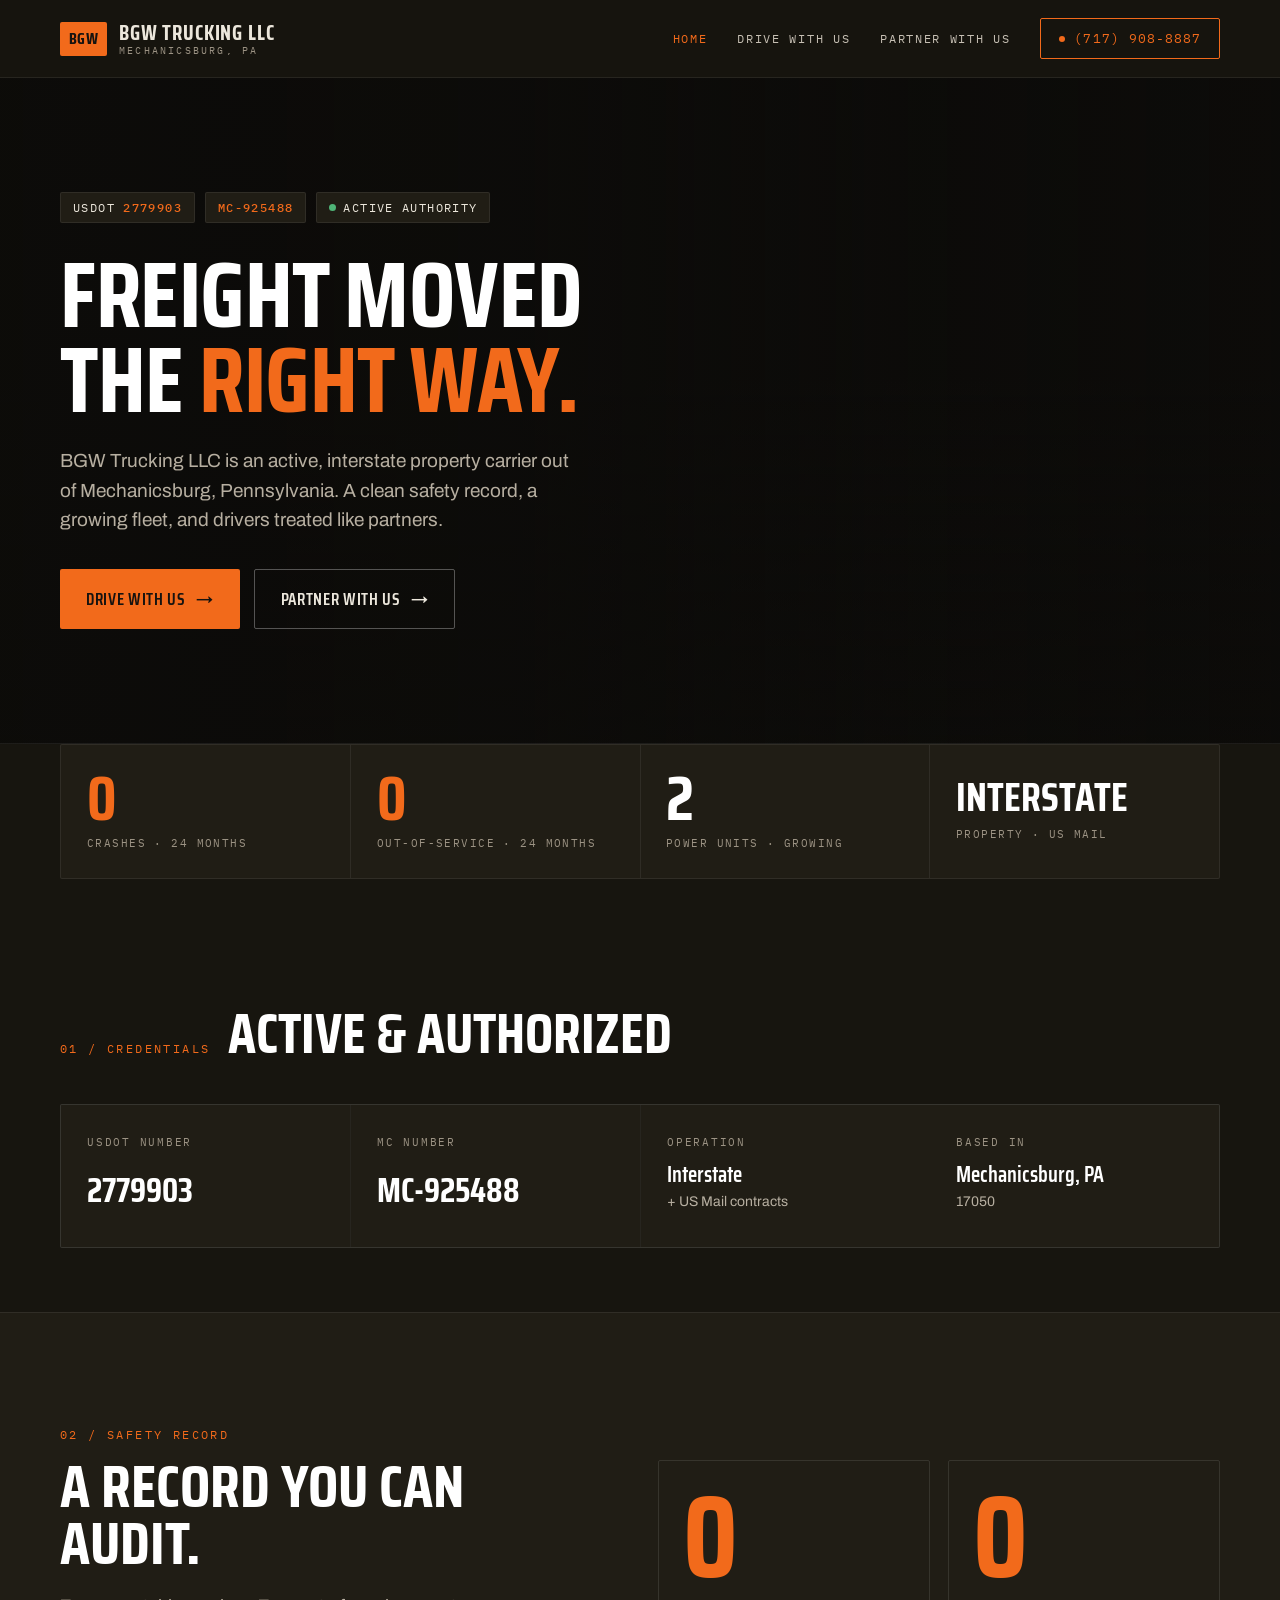
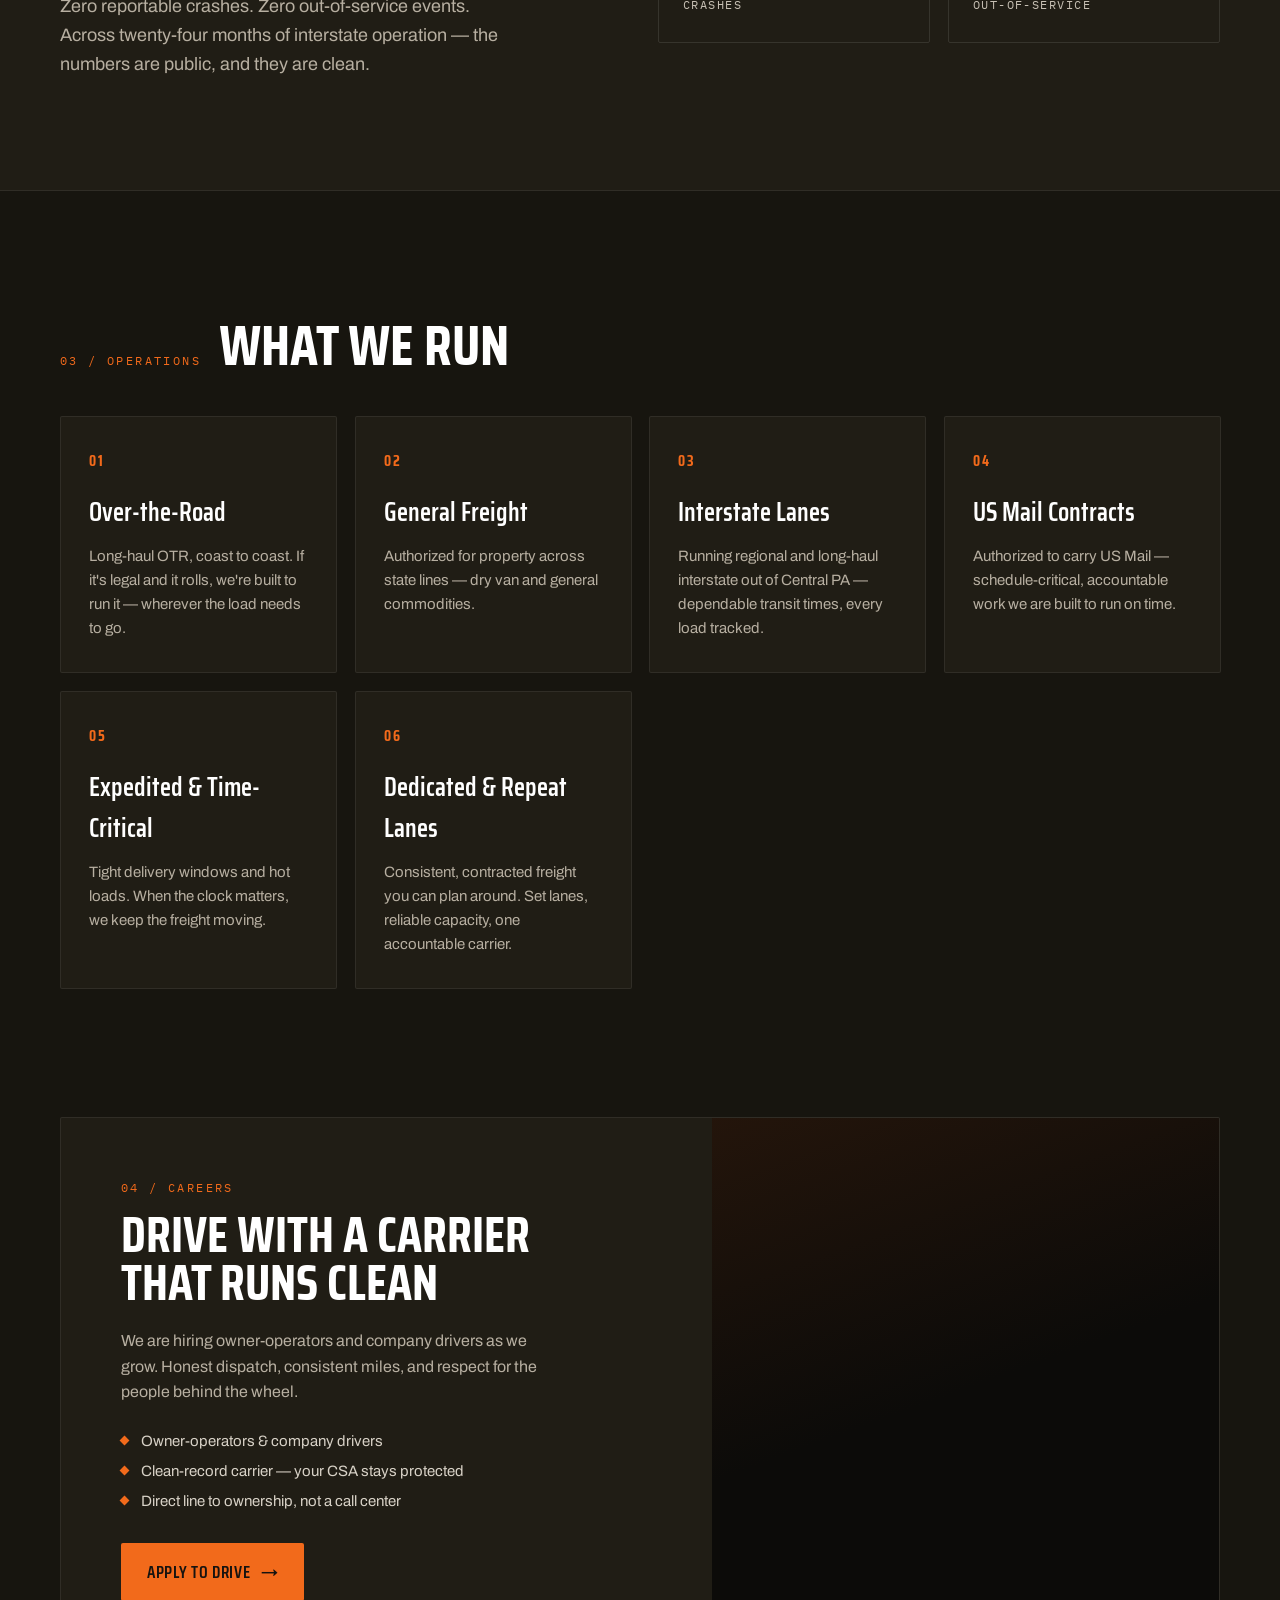
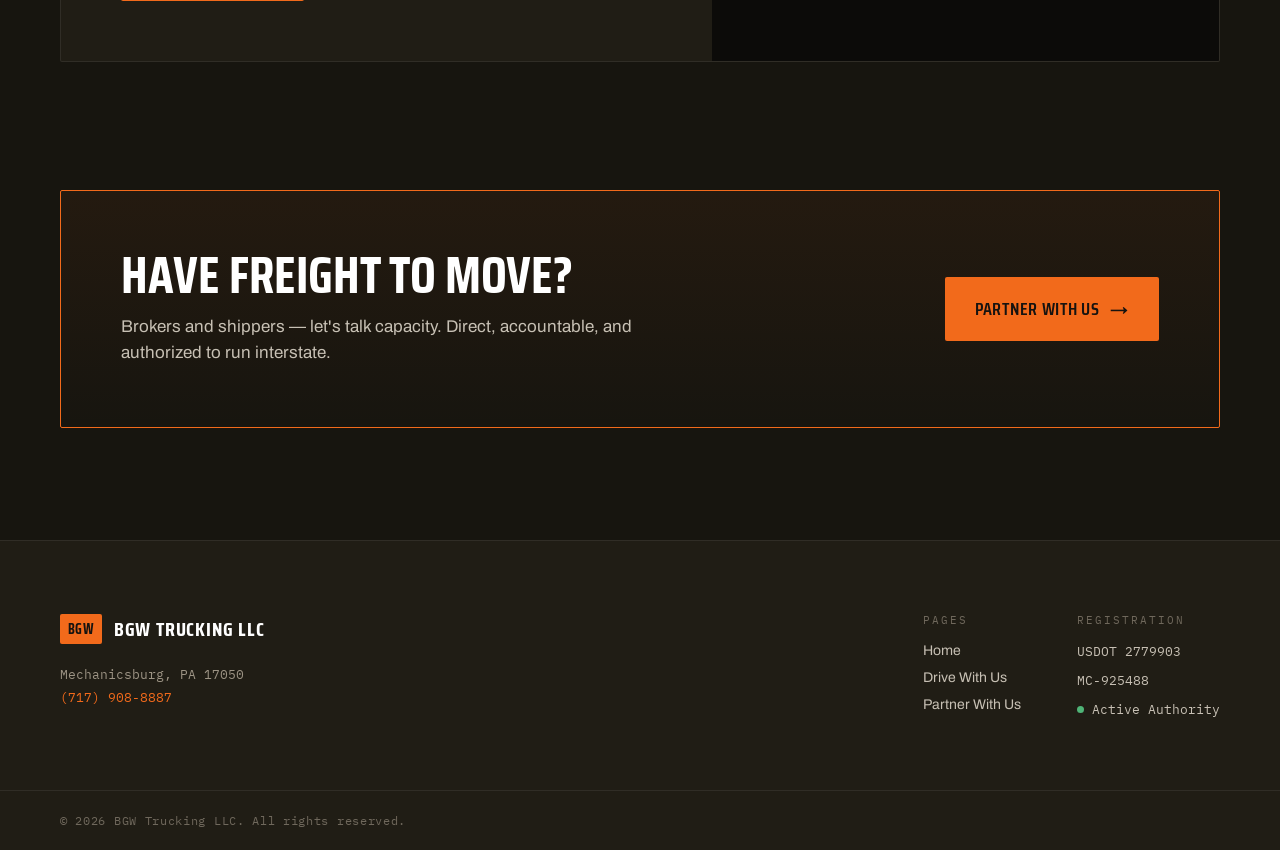
==== index.html @ 1c869def "Consolidate to one page per audience Move the application form into /drivers and the contact form in" ====
<!DOCTYPE html>
<html lang="en">
<head>
  <meta charset="utf-8">
  <meta name="viewport" content="width=device-width, initial-scale=1">
  <link rel="icon" type="image/svg+xml" href="/favicon.svg">
  <link rel="stylesheet" href="/animations.css">
  <script>document.documentElement.classList.add('js');</script>
  <script src="/analytics.js"></script>
  <title>BGW Trucking LLC · Interstate Freight Carrier · Mechanicsburg, PA</title>
  <meta name="description" content="BGW Trucking LLC is an active interstate property carrier out of Mechanicsburg, PA. Clean safety record, growing fleet, drivers treated like partners. USDOT 2779903 · MC-925488.">
  <meta name="robots" content="index, follow">
  <meta name="theme-color" content="#17150F">
  <link rel="canonical" href="https://bgwtrucking.com/">
  <!-- Open Graph (Facebook, LinkedIn, iMessage, etc.) -->
  <meta property="og:type" content="website">
  <meta property="og:site_name" content="BGW Trucking LLC">
  <meta property="og:locale" content="en_US">
  <meta property="og:url" content="https://bgwtrucking.com/">
  <meta property="og:title" content="BGW Trucking LLC — Interstate Freight Carrier in Mechanicsburg, PA">
  <meta property="og:description" content="Active interstate property carrier with a clean safety record and a growing fleet. USDOT 2779903 · MC-925488.">
  <meta property="og:image" content="https://bgwtrucking.com/og-image.jpg">
  <meta property="og:image:width" content="1200">
  <meta property="og:image:height" content="630">
  <meta property="og:image:alt" content="BGW Trucking semi truck on the highway">
  <!-- Twitter / X -->
  <meta name="twitter:card" content="summary_large_image">
  <meta name="twitter:title" content="BGW Trucking LLC — Interstate Freight Carrier in Mechanicsburg, PA">
  <meta name="twitter:description" content="Active interstate property carrier with a clean safety record and a growing fleet. USDOT 2779903 · MC-925488.">
  <meta name="twitter:image" content="https://bgwtrucking.com/og-image.jpg">
  <script type="application/ld+json">
  {
    "@context": "https://schema.org",
    "@type": ["Organization", "LocalBusiness"],
    "name": "BGW Trucking LLC",
    "url": "https://bgwtrucking.com/",
    "logo": "https://bgwtrucking.com/favicon.svg",
    "image": "https://bgwtrucking.com/og-image.jpg",
    "telephone": "+1-717-908-8887",
    "address": {
      "@type": "PostalAddress",
      "addressLocality": "Mechanicsburg",
      "addressRegion": "PA",
      "postalCode": "17050",
      "addressCountry": "US"
    },
    "areaServed": "US",
    "description": "Active interstate property carrier based in Mechanicsburg, PA. USDOT 2779903, MC-925488.",
    "identifier": [
      { "@type": "PropertyValue", "name": "USDOT", "value": "2779903" },
      { "@type": "PropertyValue", "name": "MC", "value": "925488" }
    ]
  }
  </script>
  <link rel="preconnect" href="https://fonts.googleapis.com">
  <link rel="preconnect" href="https://fonts.gstatic.com" crossorigin>
  <link href="https://fonts.googleapis.com/css2?family=Saira+Condensed:wght@500;600;700&family=Archivo:wght@400;500;600&family=IBM+Plex+Mono:wght@400;500&display=swap" rel="stylesheet">
  <style>
    :root {
      --accent: #F26A1B;
      --bg: #17150F;
      --bg2: #201D15;
      --border: rgba(255,255,255,0.07);
      --maxw: 1240px;
    }
    *, *::before, *::after { box-sizing: border-box; }
    html { scroll-behavior: smooth; }
    body { margin: 0; background: var(--bg); -webkit-font-smoothing: antialiased; text-rendering: optimizeLegibility; }
    ::selection { background: var(--accent); color: #161310; }

    /* Hover behaviours (ported from the design's style-hover attributes) */
    .nav-link { transition: color .15s ease; }
    .nav-link:hover { color: #FFFFFF; }
    .phone-btn { transition: background .15s ease, border-color .15s ease; }
    .phone-btn:hover { background: rgba(242,106,27,0.16); border-color: #FF8A47; }
    .btn-primary { transition: filter .15s ease; }
    .btn-primary:hover { filter: brightness(1.08); }
    .btn-ghost { transition: border-color .15s ease, background .15s ease; }
    .btn-ghost:hover { border-color: #FFFFFF; background: rgba(255,255,255,0.06); }
  </style>
</head>
<body>
<div style="min-height:100vh; background:var(--bg); color:#ECE7DC; font-family:'Archivo',sans-serif; overflow-x:hidden;">

  <!-- ===== NAV ===== -->
  <header style="position:sticky; top:0; z-index:50; background:color-mix(in srgb, var(--bg) 88%, transparent); backdrop-filter:blur(10px); border-bottom:1px solid var(--border);">
    <nav style="max-width:var(--maxw); margin:0 auto; padding:18px 40px; display:flex; align-items:center; justify-content:space-between; gap:24px; flex-wrap:wrap;">
      <a href="/" style="display:flex; align-items:center; gap:12px; text-decoration:none; color:inherit;">
        <span style="display:inline-flex; align-items:center; justify-content:center; height:34px; padding:0 9px; background:var(--accent); color:#161310; font-family:'Saira Condensed'; font-weight:700; font-size:16px; letter-spacing:0.02em; border-radius:2px;">BGW</span>
        <span style="display:flex; flex-direction:column; line-height:1;">
          <span style="font-family:'Saira Condensed'; font-weight:700; font-size:21px; letter-spacing:0.04em; white-space:nowrap;">BGW TRUCKING LLC</span>
          <span style="font-family:'IBM Plex Mono'; font-size:10px; letter-spacing:0.22em; color:#9C9384; margin-top:3px;">MECHANICSBURG, PA</span>
        </span>
      </a>
      <div style="display:flex; align-items:center; gap:30px; flex-wrap:wrap;">
        <a href="/" style="font-family:'IBM Plex Mono'; font-size:12px; letter-spacing:0.14em; text-transform:uppercase; color:var(--accent); text-decoration:none;">Home</a>
        <a href="/drivers/" class="nav-link" style="font-family:'IBM Plex Mono'; font-size:12px; letter-spacing:0.14em; text-transform:uppercase; color:#C7C0B4; text-decoration:none;">Drive With Us</a>
        <a href="/shippers/" class="nav-link" style="font-family:'IBM Plex Mono'; font-size:12px; letter-spacing:0.14em; text-transform:uppercase; color:#C7C0B4; text-decoration:none;">Partner With Us</a>
        <a href="tel:+17179088887" class="phone-btn" style="display:inline-flex; align-items:center; gap:9px; padding:11px 18px; border:1px solid var(--accent); color:var(--accent); font-family:'IBM Plex Mono'; font-size:13px; letter-spacing:0.08em; text-decoration:none; border-radius:2px;">
          <span style="width:6px; height:6px; background:currentColor; border-radius:50%;"></span>(717) 908-8887
        </a>
      </div>
    </nav>
  </header>

  <!-- ===== HERO ===== -->
  <section style="position:relative; min-height:clamp(560px,74vh,780px); display:flex; align-items:center; border-bottom:1px solid var(--border); background:linear-gradient(90deg, rgba(12,11,9,0.95) 0%, rgba(12,11,9,0.82) 40%, rgba(12,11,9,0.30) 72%, rgba(12,11,9,0.55) 100%), linear-gradient(0deg, rgba(12,11,9,0.85) 0%, rgba(12,11,9,0) 55%), #0C0B09 url('https://images.pexels.com/photos/2199293/pexels-photo-2199293.jpeg?auto=compress&amp;cs=tinysrgb&amp;w=2400') center 45% / cover no-repeat;">
    <div style="max-width:var(--maxw); margin:0 auto; padding:clamp(56px,8vw,104px) 40px; width:100%;">
    <div style="max-width:700px;">
      <div style="display:flex; gap:10px; flex-wrap:wrap; margin-bottom:30px;">
        <span style="font-family:'IBM Plex Mono'; font-size:11.5px; letter-spacing:0.12em; color:#ECE7DC; background:var(--bg2); border:1px solid var(--border); padding:7px 12px; border-radius:2px;">USDOT&nbsp;<b style="color:var(--accent); font-weight:500;">2779903</b></span>
        <span style="font-family:'IBM Plex Mono'; font-size:11.5px; letter-spacing:0.12em; color:#ECE7DC; background:var(--bg2); border:1px solid var(--border); padding:7px 12px; border-radius:2px;"><b style="color:var(--accent); font-weight:500;">MC-925488</b></span>
        <span style="font-family:'IBM Plex Mono'; font-size:11.5px; letter-spacing:0.12em; color:#ECE7DC; background:var(--bg2); border:1px solid var(--border); padding:7px 12px; border-radius:2px; display:inline-flex; align-items:center; gap:7px;"><span style="width:7px; height:7px; border-radius:50%; background:#4FB477;"></span>ACTIVE AUTHORITY</span>
      </div>
      <h1 style="font-family:'Saira Condensed'; font-weight:700; text-transform:uppercase; font-size:clamp(46px,7.2vw,92px); line-height:0.92; letter-spacing:-0.005em; margin:0 0 24px; color:#FFFFFF;">Freight moved<br>the <span style="color:var(--accent);">right way.</span></h1>
      <p style="font-size:clamp(16px,1.6vw,19px); line-height:1.55; color:#B7AFA1; max-width:520px; margin:0 0 34px;">BGW Trucking LLC is an active, interstate property carrier out of Mechanicsburg, Pennsylvania. A clean safety record, a growing fleet, and drivers treated like partners.</p>
      <div style="display:flex; gap:14px; flex-wrap:wrap;">
        <a href="/drivers/#apply" class="btn-primary" style="display:inline-flex; align-items:center; gap:10px; padding:16px 26px; background:var(--accent); color:#161310; font-family:'Saira Condensed'; font-weight:600; font-size:17px; letter-spacing:0.04em; text-transform:uppercase; text-decoration:none; border-radius:2px;">Drive with us <span style="font-family:'Archivo';">→</span></a>
        <a href="/shippers/#inquire" class="btn-ghost" style="display:inline-flex; align-items:center; gap:10px; padding:16px 26px; background:transparent; color:#ECE7DC; border:1px solid rgba(255,255,255,0.30); font-family:'Saira Condensed'; font-weight:600; font-size:17px; letter-spacing:0.04em; text-transform:uppercase; text-decoration:none; border-radius:2px;">Partner with us <span style="font-family:'Archivo';">→</span></a>
      </div>
    </div>
    </div>
  </section>

  <!-- ===== STAT STRIP ===== -->
  <section style="max-width:var(--maxw); margin:0 auto 0; padding:0 40px;">
    <div style="display:flex; flex-wrap:wrap; background:var(--bg2); border:1px solid var(--border); border-radius:2px;">
      <div style="flex:1 1 200px; padding:28px 26px; border-right:1px solid var(--border);">
        <div style="font-family:'Saira Condensed'; font-weight:700; font-size:clamp(42px,5vw,62px); line-height:0.85; color:var(--accent);">0</div>
        <div style="font-family:'IBM Plex Mono'; font-size:11px; letter-spacing:0.13em; color:#9C9384; margin-top:10px;">CRASHES · 24 MONTHS</div>
      </div>
      <div style="flex:1 1 200px; padding:28px 26px; border-right:1px solid var(--border);">
        <div style="font-family:'Saira Condensed'; font-weight:700; font-size:clamp(42px,5vw,62px); line-height:0.85; color:var(--accent);">0</div>
        <div style="font-family:'IBM Plex Mono'; font-size:11px; letter-spacing:0.13em; color:#9C9384; margin-top:10px;">OUT-OF-SERVICE · 24 MONTHS</div>
      </div>
      <div style="flex:1 1 200px; padding:28px 26px; border-right:1px solid var(--border);">
        <div style="font-family:'Saira Condensed'; font-weight:700; font-size:clamp(42px,5vw,62px); line-height:0.85; color:#FFFFFF;">2</div>
        <div style="font-family:'IBM Plex Mono'; font-size:11px; letter-spacing:0.13em; color:#9C9384; margin-top:10px;">POWER UNITS · GROWING</div>
      </div>
      <div style="flex:1 1 200px; padding:28px 26px;">
        <div style="font-family:'Saira Condensed'; font-weight:700; font-size:clamp(30px,3.2vw,40px); line-height:0.95; color:#FFFFFF; padding-top:6px;">INTERSTATE</div>
        <div style="font-family:'IBM Plex Mono'; font-size:11px; letter-spacing:0.13em; color:#9C9384; margin-top:10px;">PROPERTY · US MAIL</div>
      </div>
    </div>
  </section>

  <!-- ===== AUTHORITY ===== -->
  <section id="authority" style="max-width:var(--maxw); margin:0 auto; padding:clamp(72px,10vw,128px) 40px clamp(40px,5vw,64px);">
    <div style="display:flex; align-items:baseline; gap:18px; flex-wrap:wrap; margin-bottom:44px;">
      <span style="font-family:'IBM Plex Mono'; font-size:12px; letter-spacing:0.2em; color:var(--accent);">01 / CREDENTIALS</span>
      <h2 style="font-family:'Saira Condensed'; font-weight:700; text-transform:uppercase; font-size:clamp(32px,4.4vw,56px); line-height:0.95; margin:0; color:#FFFFFF;">Active &amp; authorized</h2>
    </div>
    <div style="display:grid; grid-template-columns:repeat(auto-fit,minmax(220px,1fr)); gap:1px; background:var(--border); border:1px solid var(--border); border-radius:2px; overflow:hidden;">
      <div style="background:var(--bg2); padding:30px 26px;"><div style="font-family:'IBM Plex Mono'; font-size:11px; letter-spacing:0.16em; color:#9C9384; margin-bottom:14px;">USDOT NUMBER</div><div style="font-family:'Saira Condensed'; font-weight:700; font-size:34px; color:#FFFFFF;">2779903</div></div>
      <div style="background:var(--bg2); padding:30px 26px;"><div style="font-family:'IBM Plex Mono'; font-size:11px; letter-spacing:0.16em; color:#9C9384; margin-bottom:14px;">MC NUMBER</div><div style="font-family:'Saira Condensed'; font-weight:700; font-size:34px; color:#FFFFFF;">MC-925488</div></div>
      <div style="background:var(--bg2); padding:30px 26px;"><div style="font-family:'IBM Plex Mono'; font-size:11px; letter-spacing:0.16em; color:#9C9384; margin-bottom:14px;">OPERATION</div><div style="font-family:'Saira Condensed'; font-weight:600; font-size:22px; line-height:1.1; color:#FFFFFF;">Interstate<br><span style="font-size:14px; color:#B7AFA1; font-family:'Archivo'; font-weight:400;">+ US Mail contracts</span></div></div>
      <div style="background:var(--bg2); padding:30px 26px;"><div style="font-family:'IBM Plex Mono'; font-size:11px; letter-spacing:0.16em; color:#9C9384; margin-bottom:14px;">BASED IN</div><div style="font-family:'Saira Condensed'; font-weight:600; font-size:22px; line-height:1.1; color:#FFFFFF;">Mechanicsburg, PA<br><span style="font-size:14px; color:#B7AFA1; font-family:'Archivo'; font-weight:400;">17050</span></div></div>
    </div>
  </section>

  <!-- ===== SAFETY ===== -->
  <section id="safety" style="background:var(--bg2); border-top:1px solid var(--border); border-bottom:1px solid var(--border);">
    <div style="max-width:var(--maxw); margin:0 auto; padding:clamp(64px,9vw,112px) 40px; display:flex; gap:clamp(36px,6vw,80px); flex-wrap:wrap; align-items:center;">
      <div style="flex:1 1 320px; min-width:280px;">
        <span style="font-family:'IBM Plex Mono'; font-size:12px; letter-spacing:0.2em; color:var(--accent);">02 / SAFETY RECORD</span>
        <h2 style="font-family:'Saira Condensed'; font-weight:700; text-transform:uppercase; font-size:clamp(34px,4.8vw,60px); line-height:0.95; margin:16px 0 20px; color:#FFFFFF;">A record you can audit.</h2>
        <p style="font-size:clamp(16px,1.5vw,18px); line-height:1.6; color:#B7AFA1; max-width:460px; margin:0;">Zero reportable crashes. Zero out-of-service events. Across twenty-four months of interstate operation — the numbers are public, and they are clean.</p>
      </div>
      <div style="flex:1 1 360px; min-width:300px; display:flex; gap:18px; flex-wrap:wrap;">
        <div style="flex:1 1 160px; border:1px solid rgba(255,255,255,0.1); border-radius:2px; padding:30px 24px;">
          <div style="font-family:'Saira Condensed'; font-weight:700; font-size:clamp(80px,9vw,120px); line-height:0.8; color:var(--accent);">0</div>
          <div style="font-family:'IBM Plex Mono'; font-size:12px; letter-spacing:0.12em; color:#C7C0B4; margin-top:14px;">CRASHES</div>
        </div>
        <div style="flex:1 1 160px; border:1px solid rgba(255,255,255,0.1); border-radius:2px; padding:30px 24px;">
          <div style="font-family:'Saira Condensed'; font-weight:700; font-size:clamp(80px,9vw,120px); line-height:0.8; color:var(--accent);">0</div>
          <div style="font-family:'IBM Plex Mono'; font-size:12px; letter-spacing:0.12em; color:#C7C0B4; margin-top:14px;">OUT-OF-SERVICE</div>
        </div>
      </div>
    </div>
  </section>

  <!-- ===== WHAT WE HAUL ===== -->
  <section style="max-width:var(--maxw); margin:0 auto; padding:clamp(72px,10vw,128px) 40px clamp(40px,5vw,64px);">
    <div style="display:flex; align-items:baseline; gap:18px; flex-wrap:wrap; margin-bottom:44px;">
      <span style="font-family:'IBM Plex Mono'; font-size:12px; letter-spacing:0.2em; color:var(--accent);">03 / OPERATIONS</span>
      <h2 style="font-family:'Saira Condensed'; font-weight:700; text-transform:uppercase; font-size:clamp(32px,4.4vw,56px); line-height:0.95; margin:0; color:#FFFFFF;">What we run</h2>
    </div>
    <div style="display:grid; grid-template-columns:repeat(auto-fit,minmax(260px,1fr)); gap:18px;">
      <div style="background:var(--bg2); border:1px solid var(--border); border-radius:2px; padding:32px 28px;">
        <div style="font-family:'Saira Condensed'; font-weight:700; font-size:15px; letter-spacing:0.14em; color:var(--accent); margin-bottom:18px;">01</div>
        <h3 style="font-family:'Saira Condensed'; font-weight:600; font-size:26px; margin:0 0 12px; color:#FFFFFF;">Over-the-Road</h3>
        <p style="font-size:15px; line-height:1.6; color:#B7AFA1; margin:0;">Long-haul OTR, coast to coast. If it's legal and it rolls, we're built to run it — wherever the load needs to go.</p>
      </div>
      <div style="background:var(--bg2); border:1px solid var(--border); border-radius:2px; padding:32px 28px;">
        <div style="font-family:'Saira Condensed'; font-weight:700; font-size:15px; letter-spacing:0.14em; color:var(--accent); margin-bottom:18px;">02</div>
        <h3 style="font-family:'Saira Condensed'; font-weight:600; font-size:26px; margin:0 0 12px; color:#FFFFFF;">General Freight</h3>
        <p style="font-size:15px; line-height:1.6; color:#B7AFA1; margin:0;">Authorized for property across state lines — dry van and general commodities.</p>
      </div>
      <div style="background:var(--bg2); border:1px solid var(--border); border-radius:2px; padding:32px 28px;">
        <div style="font-family:'Saira Condensed'; font-weight:700; font-size:15px; letter-spacing:0.14em; color:var(--accent); margin-bottom:18px;">03</div>
        <h3 style="font-family:'Saira Condensed'; font-weight:600; font-size:26px; margin:0 0 12px; color:#FFFFFF;">Interstate Lanes</h3>
        <p style="font-size:15px; line-height:1.6; color:#B7AFA1; margin:0;">Running regional and long-haul interstate out of Central PA — dependable transit times, every load tracked.</p>
      </div>
      <div style="background:var(--bg2); border:1px solid var(--border); border-radius:2px; padding:32px 28px;">
        <div style="font-family:'Saira Condensed'; font-weight:700; font-size:15px; letter-spacing:0.14em; color:var(--accent); margin-bottom:18px;">04</div>
        <h3 style="font-family:'Saira Condensed'; font-weight:600; font-size:26px; margin:0 0 12px; color:#FFFFFF;">US Mail Contracts</h3>
        <p style="font-size:15px; line-height:1.6; color:#B7AFA1; margin:0;">Authorized to carry US Mail — schedule-critical, accountable work we are built to run on time.</p>
      </div>
      <div style="background:var(--bg2); border:1px solid var(--border); border-radius:2px; padding:32px 28px;">
        <div style="font-family:'Saira Condensed'; font-weight:700; font-size:15px; letter-spacing:0.14em; color:var(--accent); margin-bottom:18px;">05</div>
        <h3 style="font-family:'Saira Condensed'; font-weight:600; font-size:26px; margin:0 0 12px; color:#FFFFFF;">Expedited &amp; Time-Critical</h3>
        <p style="font-size:15px; line-height:1.6; color:#B7AFA1; margin:0;">Tight delivery windows and hot loads. When the clock matters, we keep the freight moving.</p>
      </div>
      <div style="background:var(--bg2); border:1px solid var(--border); border-radius:2px; padding:32px 28px;">
        <div style="font-family:'Saira Condensed'; font-weight:700; font-size:15px; letter-spacing:0.14em; color:var(--accent); margin-bottom:18px;">06</div>
        <h3 style="font-family:'Saira Condensed'; font-weight:600; font-size:26px; margin:0 0 12px; color:#FFFFFF;">Dedicated &amp; Repeat Lanes</h3>
        <p style="font-size:15px; line-height:1.6; color:#B7AFA1; margin:0;">Consistent, contracted freight you can plan around. Set lanes, reliable capacity, one accountable carrier.</p>
      </div>
    </div>
  </section>

  <!-- ===== DRIVE WITH US ===== -->
  <section style="max-width:var(--maxw); margin:0 auto; padding:clamp(40px,5vw,64px) 40px;">
    <div style="display:flex; gap:clamp(32px,5vw,64px); flex-wrap:wrap; align-items:stretch; background:var(--bg2); border:1px solid var(--border); border-radius:2px; overflow:hidden;">
      <div style="flex:1 1 380px; min-width:300px; padding:clamp(40px,5vw,60px);">
        <span style="font-family:'IBM Plex Mono'; font-size:12px; letter-spacing:0.2em; color:var(--accent);">04 / CAREERS</span>
        <h2 style="font-family:'Saira Condensed'; font-weight:700; text-transform:uppercase; font-size:clamp(30px,4vw,50px); line-height:0.95; margin:16px 0 22px; color:#FFFFFF;">Drive with a carrier that runs clean</h2>
        <p style="font-size:16px; line-height:1.6; color:#B7AFA1; max-width:440px; margin:0 0 28px;">We are hiring owner-operators and company drivers as we grow. Honest dispatch, consistent miles, and respect for the people behind the wheel.</p>
        <div style="display:flex; flex-direction:column; gap:14px; margin-bottom:34px;">
          <div style="display:flex; align-items:center; gap:13px;"><span style="width:7px; height:7px; background:var(--accent); transform:rotate(45deg); flex:none;"></span><span style="font-size:15px; color:#D8D2C7;">Owner-operators &amp; company drivers</span></div>
          <div style="display:flex; align-items:center; gap:13px;"><span style="width:7px; height:7px; background:var(--accent); transform:rotate(45deg); flex:none;"></span><span style="font-size:15px; color:#D8D2C7;">Clean-record carrier — your CSA stays protected</span></div>
          <div style="display:flex; align-items:center; gap:13px;"><span style="width:7px; height:7px; background:var(--accent); transform:rotate(45deg); flex:none;"></span><span style="font-size:15px; color:#D8D2C7;">Direct line to ownership, not a call center</span></div>
        </div>
        <a href="/drivers/#apply" class="btn-primary" style="display:inline-flex; align-items:center; gap:10px; padding:16px 26px; background:var(--accent); color:#161310; font-family:'Saira Condensed'; font-weight:600; font-size:17px; letter-spacing:0.04em; text-transform:uppercase; text-decoration:none; border-radius:2px;">Apply to drive <span style="font-family:'Archivo';">→</span></a>
      </div>
      <div style="flex:1 1 300px; min-width:260px; position:relative; min-height:320px; background:linear-gradient(160deg, rgba(242,106,27,0.10) 0%, rgba(12,11,9,0.45) 50%, rgba(12,11,9,0.86) 100%), #0C0B09 url('https://images.pexels.com/photos/1797428/pexels-photo-1797428.jpeg?auto=compress&amp;cs=tinysrgb&amp;w=1400') center center / cover no-repeat;"></div>
    </div>
  </section>

  <!-- ===== PARTNER CTA ===== -->
  <section style="max-width:var(--maxw); margin:0 auto; padding:clamp(40px,5vw,64px) 40px clamp(72px,9vw,112px);">
    <div style="border:1px solid var(--accent); border-radius:2px; padding:clamp(40px,5vw,60px); display:flex; gap:32px; flex-wrap:wrap; align-items:center; justify-content:space-between; background:linear-gradient(180deg, color-mix(in srgb, var(--accent) 6%, transparent), transparent);">
      <div style="flex:1 1 420px;">
        <h2 style="font-family:'Saira Condensed'; font-weight:700; text-transform:uppercase; font-size:clamp(30px,4vw,52px); line-height:0.95; margin:0 0 14px; color:#FFFFFF;">Have freight to move?</h2>
        <p style="font-size:17px; line-height:1.55; color:#C7C0B4; max-width:520px; margin:0;">Brokers and shippers — let's talk capacity. Direct, accountable, and authorized to run interstate.</p>
      </div>
      <a href="/shippers/#inquire" class="btn-primary" style="display:inline-flex; align-items:center; gap:10px; padding:18px 30px; background:var(--accent); color:#161310; font-family:'Saira Condensed'; font-weight:600; font-size:18px; letter-spacing:0.04em; text-transform:uppercase; text-decoration:none; border-radius:2px; white-space:nowrap;">Partner with us <span style="font-family:'Archivo';">→</span></a>
    </div>
  </section>

  <!-- ===== FOOTER ===== -->
  <footer style="border-top:1px solid var(--border); background:var(--bg2);">
    <div style="max-width:var(--maxw); margin:0 auto; padding:clamp(48px,6vw,72px) 40px; display:flex; gap:48px; flex-wrap:wrap; justify-content:space-between;">
      <div style="flex:1 1 280px; min-width:240px;">
        <div style="display:flex; align-items:center; gap:12px; margin-bottom:18px;">
          <span style="display:inline-flex; align-items:center; justify-content:center; height:30px; padding:0 8px; background:var(--accent); color:#161310; font-family:'Saira Condensed'; font-weight:700; font-size:14px; letter-spacing:0.02em; border-radius:2px;">BGW</span>
          <span style="font-family:'Saira Condensed'; font-weight:700; font-size:20px; letter-spacing:0.04em; color:#FFFFFF;">BGW TRUCKING LLC</span>
        </div>
        <p style="font-family:'IBM Plex Mono'; font-size:12.5px; line-height:1.9; color:#9C9384; margin:0;">Mechanicsburg, PA 17050<br><a href="tel:+17179088887" style="color:var(--accent); text-decoration:none;">(717) 908-8887</a></p>
      </div>
      <div style="flex:0 1 auto; display:flex; gap:56px; flex-wrap:wrap;">
        <div>
          <div style="font-family:'IBM Plex Mono'; font-size:11px; letter-spacing:0.18em; color:#6F685C; margin-bottom:16px;">PAGES</div>
          <div style="display:flex; flex-direction:column; gap:12px;">
            <a href="/" class="nav-link" style="font-size:14px; color:#C7C0B4; text-decoration:none;">Home</a>
            <a href="/drivers/" class="nav-link" style="font-size:14px; color:#C7C0B4; text-decoration:none;">Drive With Us</a>
            <a href="/shippers/" class="nav-link" style="font-size:14px; color:#C7C0B4; text-decoration:none;">Partner With Us</a>
          </div>
        </div>
        <div>
          <div style="font-family:'IBM Plex Mono'; font-size:11px; letter-spacing:0.18em; color:#6F685C; margin-bottom:16px;">REGISTRATION</div>
          <div style="display:flex; flex-direction:column; gap:12px; font-family:'IBM Plex Mono'; font-size:13px; color:#C7C0B4;">
            <span>USDOT 2779903</span>
            <span>MC-925488</span>
            <span style="display:inline-flex; align-items:center; gap:8px;"><span style="width:7px; height:7px; border-radius:50%; background:#4FB477;"></span>Active Authority</span>
          </div>
        </div>
      </div>
    </div>
    <div style="border-top:1px solid var(--border);">
      <div style="max-width:var(--maxw); margin:0 auto; padding:22px 40px; display:flex; gap:16px; flex-wrap:wrap; justify-content:space-between; font-family:'IBM Plex Mono'; font-size:11.5px; letter-spacing:0.06em; color:#6F685C;">
        <span>© <span id="year"></span> BGW Trucking LLC. All rights reserved.</span>
      </div>
    </div>
  </footer>

</div>
<script>document.getElementById('year').textContent = new Date().getFullYear();</script>
<script src="/animations.js"></script>
</body>
</html>
---- animations.css ----
/* BGW Trucking — motion layer.
   Progressive enhancement: everything below is gated on the `.js` class
   (added synchronously in <head>) and on prefers-reduced-motion, so the
   site stays fully visible and static when JS or motion is unavailable. */

/* Sticky nav gains a soft shadow once the page is scrolled */
header { transition: box-shadow .3s ease, background .3s ease; }
header.scrolled { box-shadow: 0 12px 30px -14px rgba(0,0,0,0.75); }

@media (prefers-reduced-motion: no-preference) {

  /* ---- Scroll reveal (applied to content blocks by animations.js) ---- */
  .js .reveal {
    opacity: 0;
    transform: translateY(26px);
    transition: opacity .7s cubic-bezier(.16,.84,.44,1),
                transform .7s cubic-bezier(.16,.84,.44,1);
    will-change: opacity, transform;
  }
  .js .reveal.is-visible { opacity: 1; transform: none; }

  /* ---- Hero entrance (CSS-only so there is no first-paint flash) ---- */
  .js body > div > section:first-of-type > div > div > * {
    opacity: 0;
    animation: bgwHeroIn .85s cubic-bezier(.16,.84,.44,1) forwards;
  }
  .js body > div > section:first-of-type > div > div > *:nth-child(1) { animation-delay: .10s; }
  .js body > div > section:first-of-type > div > div > *:nth-child(2) { animation-delay: .22s; }
  .js body > div > section:first-of-type > div > div > *:nth-child(3) { animation-delay: .34s; }
  .js body > div > section:first-of-type > div > div > *:nth-child(4) { animation-delay: .46s; }
  @keyframes bgwHeroIn {
    from { opacity: 0; transform: translateY(22px); }
    to   { opacity: 1; transform: none; }
  }

  /* ---- Card hover lift (applied to bordered cards by animations.js) ---- */
  .lift { transition: transform .25s ease, border-color .25s ease, box-shadow .25s ease; }
  .lift:hover {
    transform: translateY(-5px);
    border-color: rgba(242,106,27,0.55) !important;
    box-shadow: 0 18px 44px -16px rgba(0,0,0,0.65);
  }

  /* ---- Arrow nudge on primary/ghost buttons ---- */
  .btn-primary span, .btn-ghost span { transition: transform .2s ease; }
  .btn-primary:hover span, .btn-ghost:hover span { transform: translateX(5px); }

  /* ---- Phone CTA pulse — gentle "call us" cue on the nav phone button ---- */
  .phone-btn { animation: bgwCallPulse 2.4s ease-in-out infinite; }
  .phone-btn:hover { animation: none; } /* settle once the user engages */
  @keyframes bgwCallPulse {
    0%   { box-shadow: 0 0 0 0 rgba(242,106,27,0.40); }
    70%  { box-shadow: 0 0 0 7px rgba(242,106,27,0); }
    100% { box-shadow: 0 0 0 0 rgba(242,106,27,0); }
  }
  .phone-btn > span { animation: bgwCallDot 2.4s ease-in-out infinite; }
  @keyframes bgwCallDot { 0%, 100% { opacity: 1; } 50% { opacity: .4; } }
}

/* ---- FAQ accordion — answers stay in the DOM (SEO-safe), collapsed only when JS can reopen them ---- */
.faq-q { width:100%; display:flex; align-items:center; justify-content:space-between; gap:20px; text-align:left; background:transparent; border:0; cursor:pointer; padding:24px 26px; color:#FFFFFF; }
.faq-ttl { font-family:'Saira Condensed',sans-serif; font-weight:600; font-size:clamp(18px,2vw,21px); line-height:1.25; }
.faq-ico { flex:none; width:24px; height:24px; display:inline-flex; align-items:center; justify-content:center; font-family:'Archivo',sans-serif; font-size:26px; line-height:1; color:var(--accent); }
.faq-a { display:grid; grid-template-rows:1fr; }
.faq-a-inner { overflow:hidden; }
.faq-a p { margin:0; padding:0 26px 26px; font-family:'Archivo',sans-serif; font-size:15px; line-height:1.6; color:#B7AFA1; }
.js .faq-a { grid-template-rows:0fr; }
.js .faq-item.open .faq-a { grid-template-rows:1fr; }
.js .faq-item.open .faq-ico { transform: rotate(45deg); }
@media (prefers-reduced-motion: no-preference) {
  .faq-a { transition: grid-template-rows .32s cubic-bezier(.16,.84,.44,1); }
  .faq-ico { transition: transform .3s ease; }
}
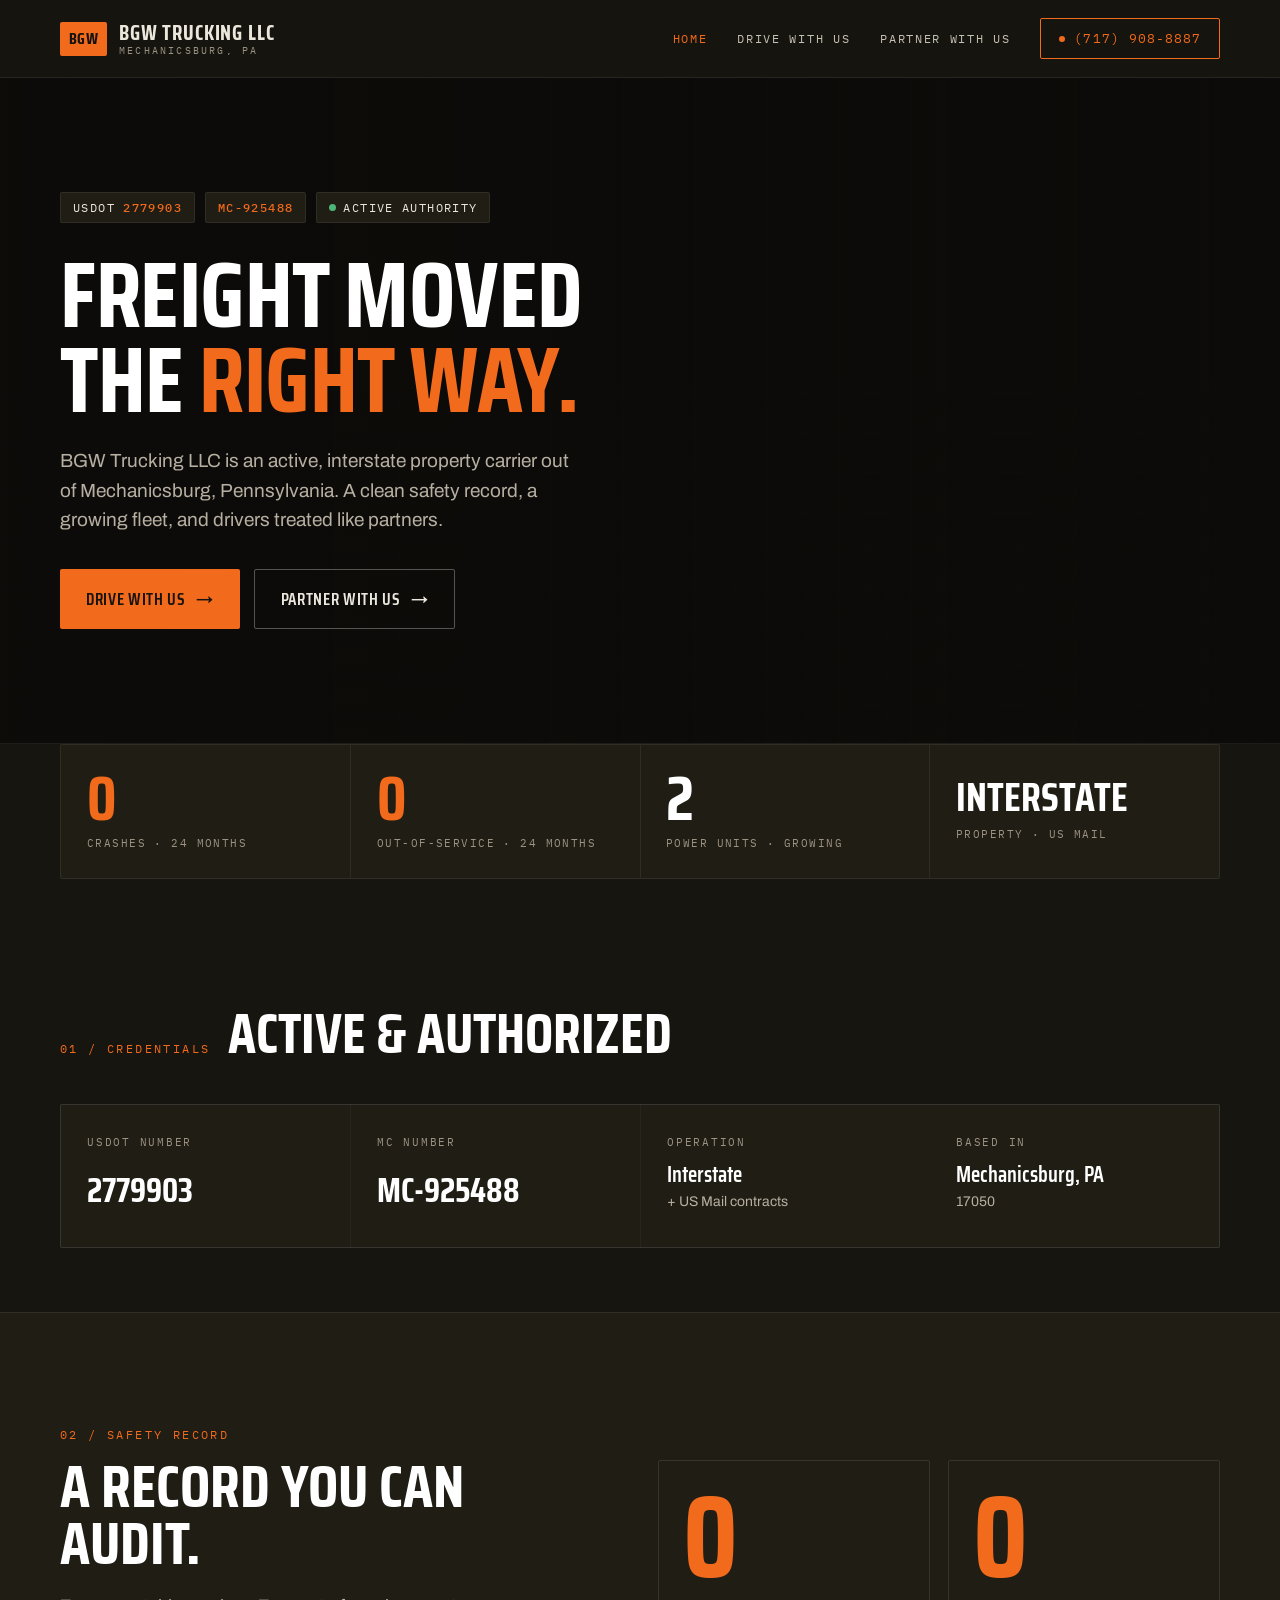
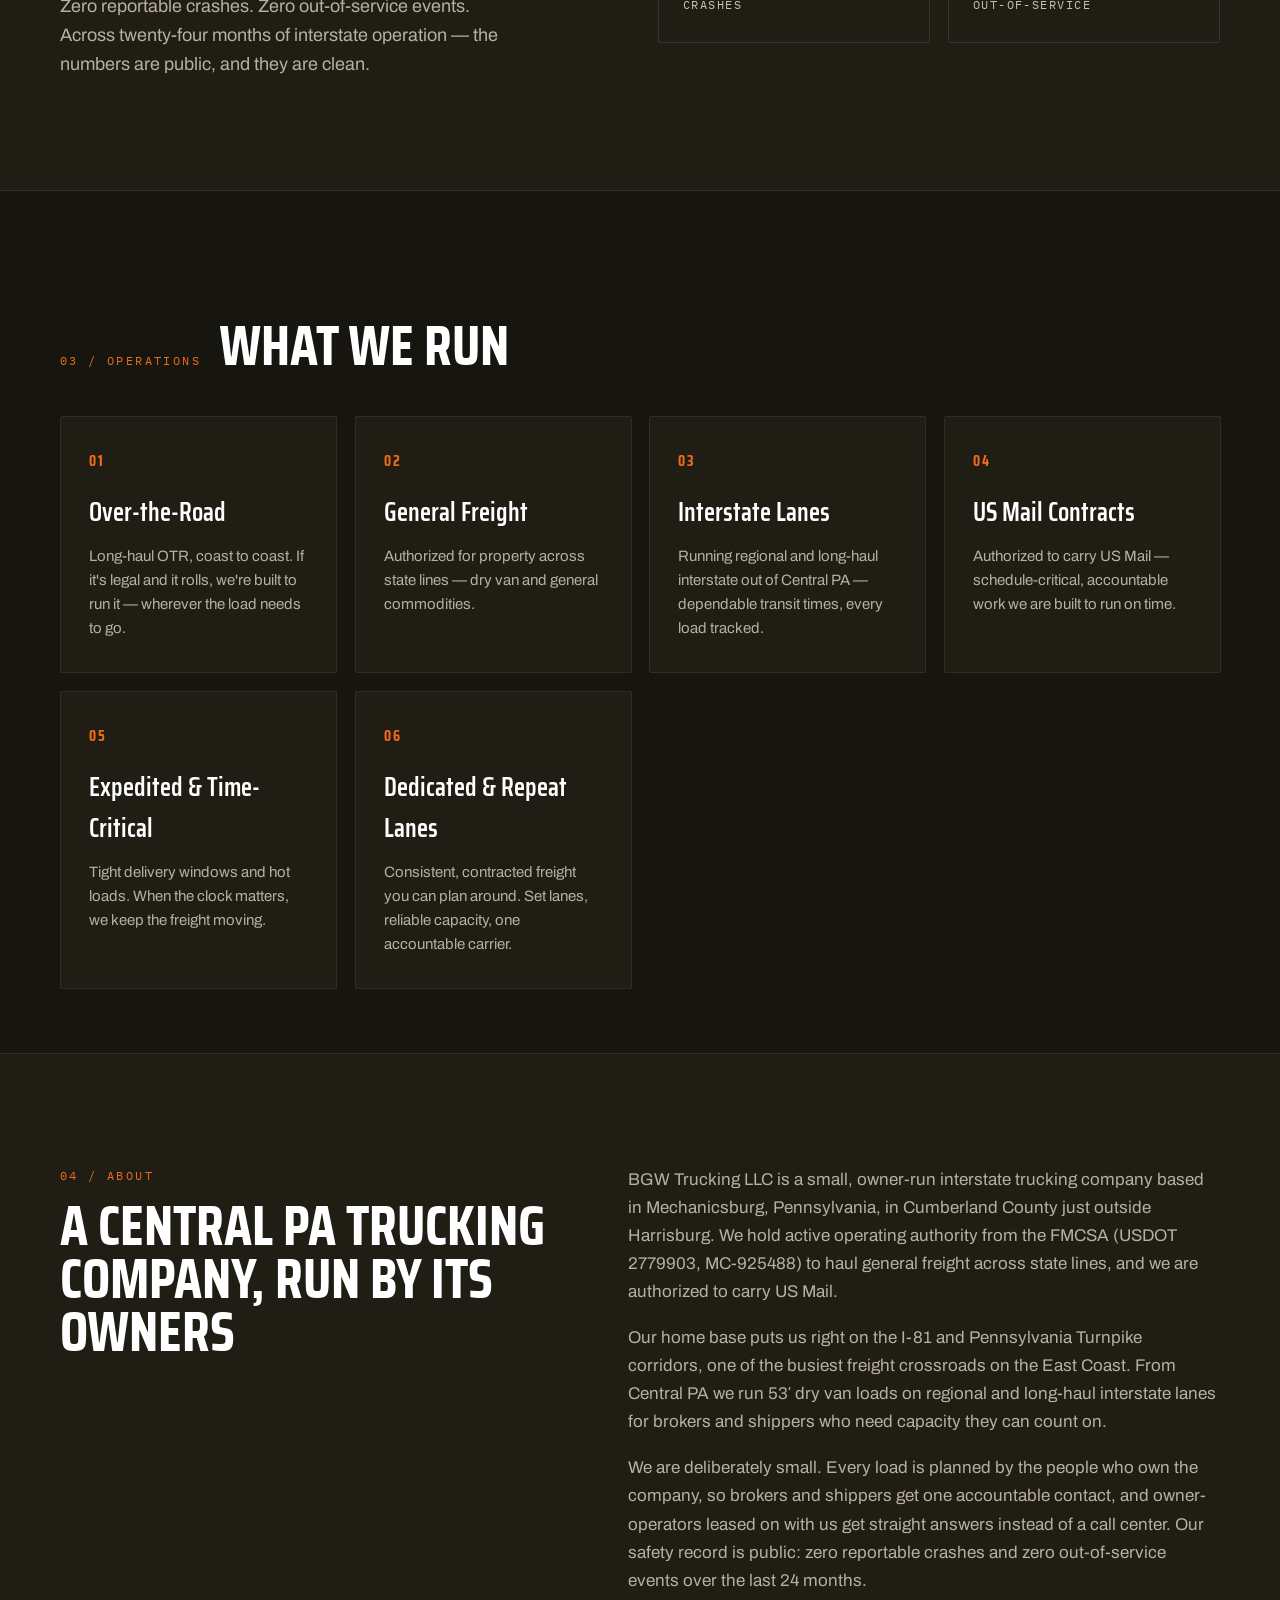
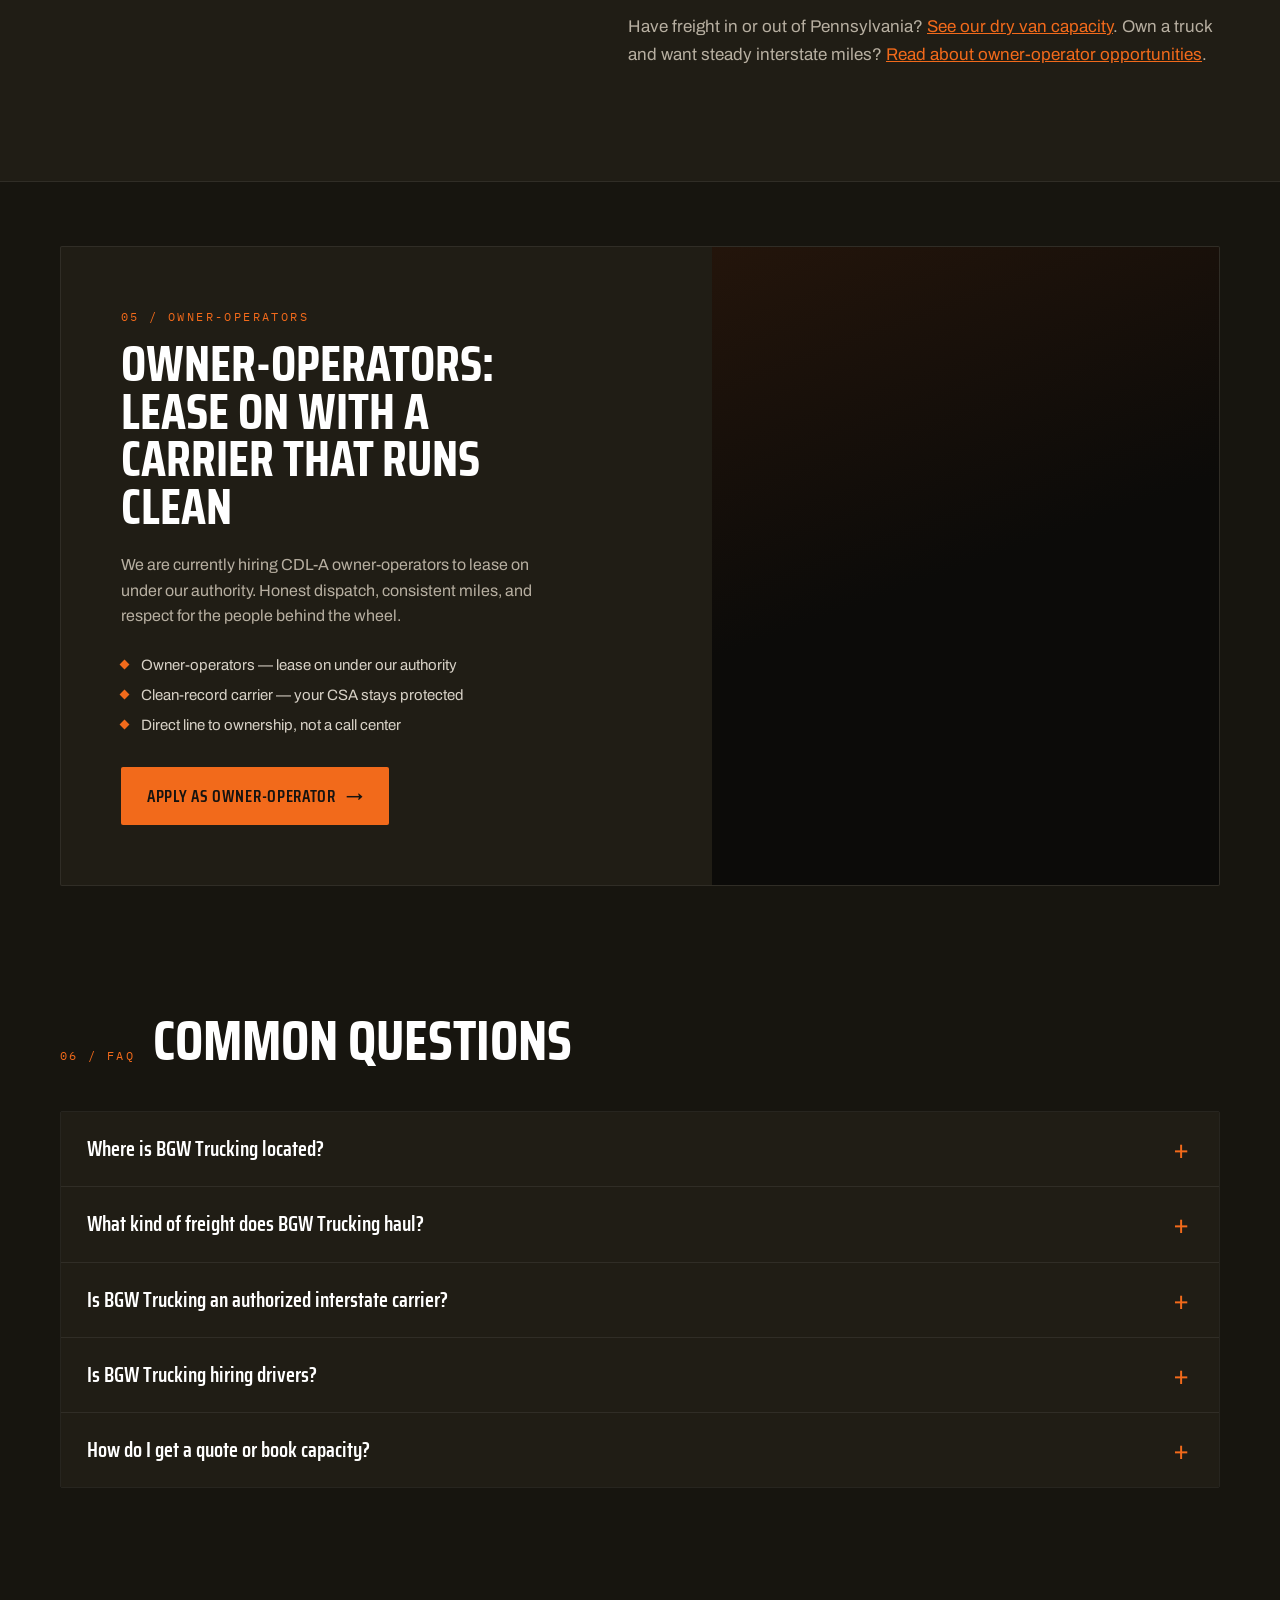
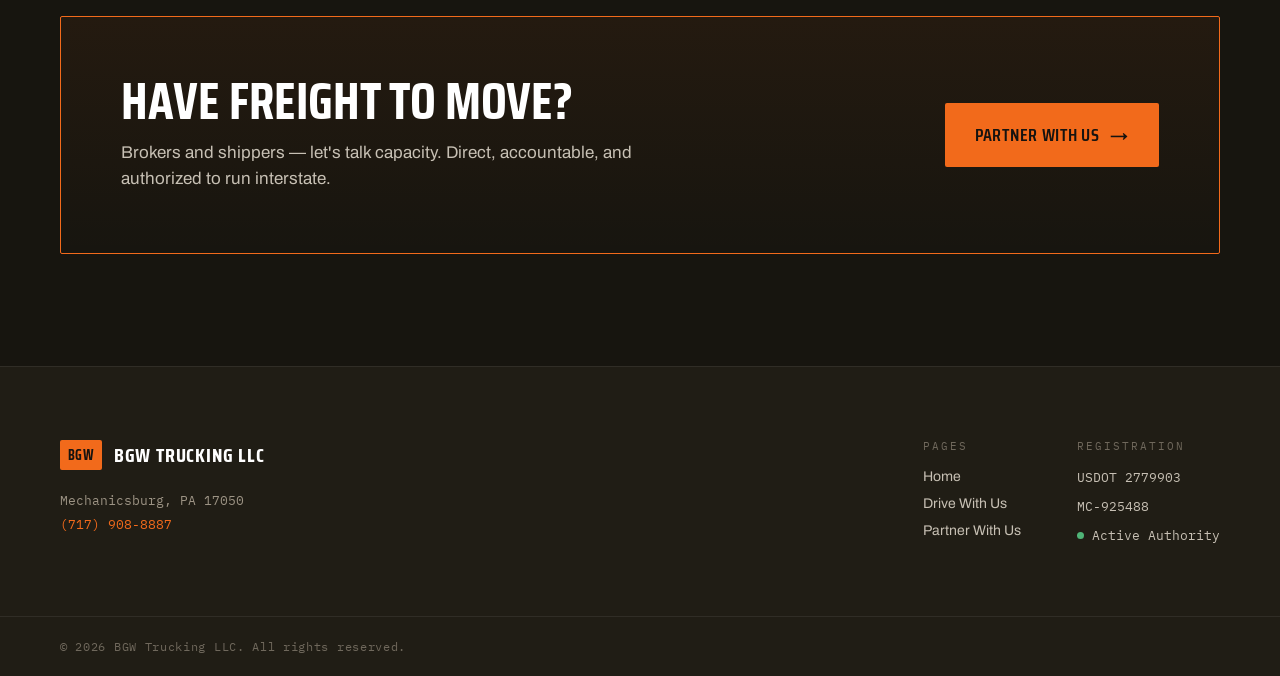
==== commit d184ecd8: "Hire owner-operators only; SEO and mobile speed pass - Drivers page rewritten for owner-operator lea" ====
--- a/index.html
+++ b/index.html
@@ -6,9 +6,9 @@
   <link rel="icon" type="image/svg+xml" href="/favicon.svg">
   <link rel="stylesheet" href="/animations.css">
   <script>document.documentElement.classList.add('js');</script>
-  <script src="/analytics.js"></script>
-  <title>BGW Trucking LLC · Interstate Freight Carrier · Mechanicsburg, PA</title>
-  <meta name="description" content="BGW Trucking LLC is an active interstate property carrier out of Mechanicsburg, PA. Clean safety record, growing fleet, drivers treated like partners. USDOT 2779903 · MC-925488.">
+  <script src="/analytics.js" defer></script>
+  <title>BGW Trucking LLC | Interstate Carrier in Mechanicsburg, PA</title>
+  <meta name="description" content="Interstate dry van carrier in Mechanicsburg, PA with a clean safety record. Now hiring CDL-A owner-operators. USDOT 2779903 · MC-925488.">
   <meta name="robots" content="index, follow">
   <meta name="theme-color" content="#17150F">
   <link rel="canonical" href="https://bgwtrucking.com/">
@@ -52,9 +52,63 @@
     ]
   }
   </script>
+  <script type="application/ld+json">
+  {
+    "@context": "https://schema.org",
+    "@type": "FAQPage",
+    "mainEntity": [
+      {
+        "@type": "Question",
+        "name": "Where is BGW Trucking located?",
+        "acceptedAnswer": {
+          "@type": "Answer",
+          "text": "BGW Trucking LLC is based in Mechanicsburg, Pennsylvania (17050), in Cumberland County just outside Harrisburg, on the I-81 and PA Turnpike corridors."
+        }
+      },
+      {
+        "@type": "Question",
+        "name": "What kind of freight does BGW Trucking haul?",
+        "acceptedAnswer": {
+          "@type": "Answer",
+          "text": "53-foot dry van general freight on regional and long-haul interstate lanes, plus US Mail contract work and time-critical loads."
+        }
+      },
+      {
+        "@type": "Question",
+        "name": "Is BGW Trucking an authorized interstate carrier?",
+        "acceptedAnswer": {
+          "@type": "Answer",
+          "text": "Yes. BGW Trucking holds active interstate operating authority from the FMCSA under USDOT 2779903 and MC-925488."
+        }
+      },
+      {
+        "@type": "Question",
+        "name": "Is BGW Trucking hiring drivers?",
+        "acceptedAnswer": {
+          "@type": "Answer",
+          "text": "We are currently hiring CDL-A owner-operators only, who lease on and run under our authority. We are not hiring company drivers at this time."
+        }
+      },
+      {
+        "@type": "Question",
+        "name": "How do I get a quote or book capacity?",
+        "acceptedAnswer": {
+          "@type": "Answer",
+          "text": "Brokers and shippers can send a capacity inquiry from our shippers page or call dispatch directly at (717) 908-8887."
+        }
+      }
+    ]
+  }
+  </script>
+  <link rel="preconnect" href="https://images.pexels.com">
+  <link rel="preload" as="image" href="https://images.pexels.com/photos/2199293/pexels-photo-2199293.jpeg?auto=compress&cs=tinysrgb&w=800" media="(max-width: 799px)" fetchpriority="high">
+  <link rel="preload" as="image" href="https://images.pexels.com/photos/2199293/pexels-photo-2199293.jpeg?auto=compress&cs=tinysrgb&w=1600" media="(min-width: 800px) and (max-width: 1599px)" fetchpriority="high">
+  <link rel="preload" as="image" href="https://images.pexels.com/photos/2199293/pexels-photo-2199293.jpeg?auto=compress&cs=tinysrgb&w=2400" media="(min-width: 1600px)" fetchpriority="high">
   <link rel="preconnect" href="https://fonts.googleapis.com">
   <link rel="preconnect" href="https://fonts.gstatic.com" crossorigin>
-  <link href="https://fonts.googleapis.com/css2?family=Saira+Condensed:wght@500;600;700&family=Archivo:wght@400;500;600&family=IBM+Plex+Mono:wght@400;500&display=swap" rel="stylesheet">
+  <link rel="preload" as="style" href="https://fonts.googleapis.com/css2?family=Saira+Condensed:wght@500;600;700&family=Archivo:wght@400;500;600&family=IBM+Plex+Mono:wght@400;500&display=swap">
+  <link rel="stylesheet" href="https://fonts.googleapis.com/css2?family=Saira+Condensed:wght@500;600;700&family=Archivo:wght@400;500;600&family=IBM+Plex+Mono:wght@400;500&display=swap" media="print" onload="this.media='all'">
+  <noscript><link rel="stylesheet" href="https://fonts.googleapis.com/css2?family=Saira+Condensed:wght@500;600;700&family=Archivo:wght@400;500;600&family=IBM+Plex+Mono:wght@400;500&display=swap"></noscript>
   <style>
     :root {
       --accent: #F26A1B;
@@ -77,6 +131,10 @@
     .btn-primary:hover { filter: brightness(1.08); }
     .btn-ghost { transition: border-color .15s ease, background .15s ease; }
     .btn-ghost:hover { border-color: #FFFFFF; background: rgba(255,255,255,0.06); }
+    /* Hero image: sized per viewport so phones don't download the 2400px file */
+    .hero { --hero-img: url('https://images.pexels.com/photos/2199293/pexels-photo-2199293.jpeg?auto=compress&cs=tinysrgb&w=800'); }
+    @media (min-width: 800px) { .hero { --hero-img: url('https://images.pexels.com/photos/2199293/pexels-photo-2199293.jpeg?auto=compress&cs=tinysrgb&w=1600'); } }
+    @media (min-width: 1600px) { .hero { --hero-img: url('https://images.pexels.com/photos/2199293/pexels-photo-2199293.jpeg?auto=compress&cs=tinysrgb&w=2400'); } }
   </style>
 </head>
 <body>
@@ -104,7 +162,7 @@
   </header>
 
   <!-- ===== HERO ===== -->
-  <section style="position:relative; min-height:clamp(560px,74vh,780px); display:flex; align-items:center; border-bottom:1px solid var(--border); background:linear-gradient(90deg, rgba(12,11,9,0.95) 0%, rgba(12,11,9,0.82) 40%, rgba(12,11,9,0.30) 72%, rgba(12,11,9,0.55) 100%), linear-gradient(0deg, rgba(12,11,9,0.85) 0%, rgba(12,11,9,0) 55%), #0C0B09 url('https://images.pexels.com/photos/2199293/pexels-photo-2199293.jpeg?auto=compress&amp;cs=tinysrgb&amp;w=2400') center 45% / cover no-repeat;">
+  <section class="hero" style="position:relative; min-height:clamp(560px,74vh,780px); display:flex; align-items:center; border-bottom:1px solid var(--border); background:linear-gradient(90deg, rgba(12,11,9,0.95) 0%, rgba(12,11,9,0.82) 40%, rgba(12,11,9,0.30) 72%, rgba(12,11,9,0.55) 100%), linear-gradient(0deg, rgba(12,11,9,0.85) 0%, rgba(12,11,9,0) 55%), #0C0B09 var(--hero-img) center 45% / cover no-repeat;">
     <div style="max-width:var(--maxw); margin:0 auto; padding:clamp(56px,8vw,104px) 40px; width:100%;">
     <div style="max-width:700px;">
       <div style="display:flex; gap:10px; flex-wrap:wrap; margin-bottom:30px;">
@@ -219,21 +277,67 @@
     </div>
   </section>
 
+  <!-- ===== ABOUT ===== -->
+  <section id="about" style="background:var(--bg2); border-top:1px solid var(--border); border-bottom:1px solid var(--border);">
+    <div style="max-width:var(--maxw); margin:0 auto; padding:clamp(64px,9vw,112px) 40px; display:flex; gap:clamp(36px,6vw,80px); flex-wrap:wrap;">
+      <div style="flex:1 1 320px; min-width:280px;">
+        <span style="font-family:'IBM Plex Mono'; font-size:12px; letter-spacing:0.2em; color:var(--accent);">04 / ABOUT</span>
+        <h2 style="font-family:'Saira Condensed'; font-weight:700; text-transform:uppercase; font-size:clamp(32px,4.4vw,56px); line-height:0.95; margin:16px 0 0; color:#FFFFFF;">A Central PA trucking company, run by its owners</h2>
+      </div>
+      <div style="flex:1 1 420px; min-width:280px; display:flex; flex-direction:column; gap:18px; font-size:clamp(16px,1.5vw,17px); line-height:1.65; color:#B7AFA1;">
+        <p style="margin:0;">BGW Trucking LLC is a small, owner-run interstate trucking company based in Mechanicsburg, Pennsylvania, in Cumberland County just outside Harrisburg. We hold active operating authority from the FMCSA (USDOT 2779903, MC-925488) to haul general freight across state lines, and we are authorized to carry US Mail.</p>
+        <p style="margin:0;">Our home base puts us right on the I-81 and Pennsylvania Turnpike corridors, one of the busiest freight crossroads on the East Coast. From Central PA we run 53′ dry van loads on regional and long-haul interstate lanes for brokers and shippers who need capacity they can count on.</p>
+        <p style="margin:0;">We are deliberately small. Every load is planned by the people who own the company, so brokers and shippers get one accountable contact, and owner-operators leased on with us get straight answers instead of a call center. Our safety record is public: zero reportable crashes and zero out-of-service events over the last 24 months.</p>
+        <p style="margin:0;">Have freight in or out of Pennsylvania? <a href="/shippers/" style="color:var(--accent);">See our dry van capacity</a>. Own a truck and want steady interstate miles? <a href="/drivers/" style="color:var(--accent);">Read about owner-operator opportunities</a>.</p>
+      </div>
+    </div>
+  </section>
+
   <!-- ===== DRIVE WITH US ===== -->
   <section style="max-width:var(--maxw); margin:0 auto; padding:clamp(40px,5vw,64px) 40px;">
     <div style="display:flex; gap:clamp(32px,5vw,64px); flex-wrap:wrap; align-items:stretch; background:var(--bg2); border:1px solid var(--border); border-radius:2px; overflow:hidden;">
       <div style="flex:1 1 380px; min-width:300px; padding:clamp(40px,5vw,60px);">
-        <span style="font-family:'IBM Plex Mono'; font-size:12px; letter-spacing:0.2em; color:var(--accent);">04 / CAREERS</span>
-        <h2 style="font-family:'Saira Condensed'; font-weight:700; text-transform:uppercase; font-size:clamp(30px,4vw,50px); line-height:0.95; margin:16px 0 22px; color:#FFFFFF;">Drive with a carrier that runs clean</h2>
-        <p style="font-size:16px; line-height:1.6; color:#B7AFA1; max-width:440px; margin:0 0 28px;">We are hiring owner-operators and company drivers as we grow. Honest dispatch, consistent miles, and respect for the people behind the wheel.</p>
+        <span style="font-family:'IBM Plex Mono'; font-size:12px; letter-spacing:0.2em; color:var(--accent);">05 / OWNER-OPERATORS</span>
+        <h2 style="font-family:'Saira Condensed'; font-weight:700; text-transform:uppercase; font-size:clamp(30px,4vw,50px); line-height:0.95; margin:16px 0 22px; color:#FFFFFF;">Owner-operators: lease on with a carrier that runs clean</h2>
+        <p style="font-size:16px; line-height:1.6; color:#B7AFA1; max-width:440px; margin:0 0 28px;">We are currently hiring CDL-A owner-operators to lease on under our authority. Honest dispatch, consistent miles, and respect for the people behind the wheel.</p>
         <div style="display:flex; flex-direction:column; gap:14px; margin-bottom:34px;">
-          <div style="display:flex; align-items:center; gap:13px;"><span style="width:7px; height:7px; background:var(--accent); transform:rotate(45deg); flex:none;"></span><span style="font-size:15px; color:#D8D2C7;">Owner-operators &amp; company drivers</span></div>
+          <div style="display:flex; align-items:center; gap:13px;"><span style="width:7px; height:7px; background:var(--accent); transform:rotate(45deg); flex:none;"></span><span style="font-size:15px; color:#D8D2C7;">Owner-operators — lease on under our authority</span></div>
           <div style="display:flex; align-items:center; gap:13px;"><span style="width:7px; height:7px; background:var(--accent); transform:rotate(45deg); flex:none;"></span><span style="font-size:15px; color:#D8D2C7;">Clean-record carrier — your CSA stays protected</span></div>
           <div style="display:flex; align-items:center; gap:13px;"><span style="width:7px; height:7px; background:var(--accent); transform:rotate(45deg); flex:none;"></span><span style="font-size:15px; color:#D8D2C7;">Direct line to ownership, not a call center</span></div>
         </div>
-        <a href="/drivers/#apply" class="btn-primary" style="display:inline-flex; align-items:center; gap:10px; padding:16px 26px; background:var(--accent); color:#161310; font-family:'Saira Condensed'; font-weight:600; font-size:17px; letter-spacing:0.04em; text-transform:uppercase; text-decoration:none; border-radius:2px;">Apply to drive <span style="font-family:'Archivo';">→</span></a>
+        <a href="/drivers/#apply" class="btn-primary" style="display:inline-flex; align-items:center; gap:10px; padding:16px 26px; background:var(--accent); color:#161310; font-family:'Saira Condensed'; font-weight:600; font-size:17px; letter-spacing:0.04em; text-transform:uppercase; text-decoration:none; border-radius:2px;">Apply as owner-operator <span style="font-family:'Archivo';">→</span></a>
       </div>
       <div style="flex:1 1 300px; min-width:260px; position:relative; min-height:320px; background:linear-gradient(160deg, rgba(242,106,27,0.10) 0%, rgba(12,11,9,0.45) 50%, rgba(12,11,9,0.86) 100%), #0C0B09 url('https://images.pexels.com/photos/1797428/pexels-photo-1797428.jpeg?auto=compress&amp;cs=tinysrgb&amp;w=1400') center center / cover no-repeat;"></div>
+    </div>
+  </section>
+
+  <!-- ===== FAQ ===== -->
+  <section id="faq" style="max-width:var(--maxw); margin:0 auto; padding:clamp(40px,5vw,64px) 40px;">
+    <div style="display:flex; align-items:baseline; gap:18px; flex-wrap:wrap; margin-bottom:44px;">
+      <span style="font-family:'IBM Plex Mono'; font-size:12px; letter-spacing:0.2em; color:var(--accent);">06 / FAQ</span>
+      <h2 style="font-family:'Saira Condensed'; font-weight:700; text-transform:uppercase; font-size:clamp(32px,4.4vw,56px); line-height:0.95; margin:0; color:#FFFFFF;">Common questions</h2>
+    </div>
+    <div style="border:1px solid var(--border); border-radius:2px; overflow:hidden;">
+        <div class="faq-item" style="background:var(--bg2);">
+          <button class="faq-q" aria-expanded="false"><span class="faq-ttl">Where is BGW Trucking located?</span><span class="faq-ico" aria-hidden="true">+</span></button>
+          <div class="faq-a"><div class="faq-a-inner"><p>BGW Trucking LLC is based in Mechanicsburg, Pennsylvania (17050), in Cumberland County just outside Harrisburg, on the I-81 and PA Turnpike corridors.</p></div></div>
+        </div>
+        <div class="faq-item" style="background:var(--bg2); border-top:1px solid var(--border);">
+          <button class="faq-q" aria-expanded="false"><span class="faq-ttl">What kind of freight does BGW Trucking haul?</span><span class="faq-ico" aria-hidden="true">+</span></button>
+          <div class="faq-a"><div class="faq-a-inner"><p>53-foot dry van general freight on regional and long-haul interstate lanes, plus US Mail contract work and time-critical loads.</p></div></div>
+        </div>
+        <div class="faq-item" style="background:var(--bg2); border-top:1px solid var(--border);">
+          <button class="faq-q" aria-expanded="false"><span class="faq-ttl">Is BGW Trucking an authorized interstate carrier?</span><span class="faq-ico" aria-hidden="true">+</span></button>
+          <div class="faq-a"><div class="faq-a-inner"><p>Yes. BGW Trucking holds active interstate operating authority from the FMCSA under USDOT 2779903 and MC-925488.</p></div></div>
+        </div>
+        <div class="faq-item" style="background:var(--bg2); border-top:1px solid var(--border);">
+          <button class="faq-q" aria-expanded="false"><span class="faq-ttl">Is BGW Trucking hiring drivers?</span><span class="faq-ico" aria-hidden="true">+</span></button>
+          <div class="faq-a"><div class="faq-a-inner"><p>We are currently hiring CDL-A owner-operators only, who lease on and run under our authority. We are not hiring company drivers at this time.</p></div></div>
+        </div>
+        <div class="faq-item" style="background:var(--bg2); border-top:1px solid var(--border);">
+          <button class="faq-q" aria-expanded="false"><span class="faq-ttl">How do I get a quote or book capacity?</span><span class="faq-ico" aria-hidden="true">+</span></button>
+          <div class="faq-a"><div class="faq-a-inner"><p>Brokers and shippers can send a capacity inquiry from our shippers page or call dispatch directly at (717) 908-8887.</p></div></div>
+        </div>
     </div>
   </section>
 
--- a/animations.css
+++ b/animations.css
@@ -28,6 +28,16 @@
   .js body > div > section:first-of-type > div > div > *:nth-child(2) { animation-delay: .22s; }
   .js body > div > section:first-of-type > div > div > *:nth-child(3) { animation-delay: .34s; }
   .js body > div > section:first-of-type > div > div > *:nth-child(4) { animation-delay: .46s; }
+  /* The headline is the LCP element — it rises in but never starts invisible,
+     so the browser can count it as painted on the first frame. */
+  .js body > div > section:first-of-type > div > div > h1 {
+    opacity: 1;
+    animation-name: bgwHeroRise;
+  }
+  @keyframes bgwHeroRise {
+    from { transform: translateY(22px); }
+    to   { transform: none; }
+  }
   @keyframes bgwHeroIn {
     from { opacity: 0; transform: translateY(22px); }
     to   { opacity: 1; transform: none; }
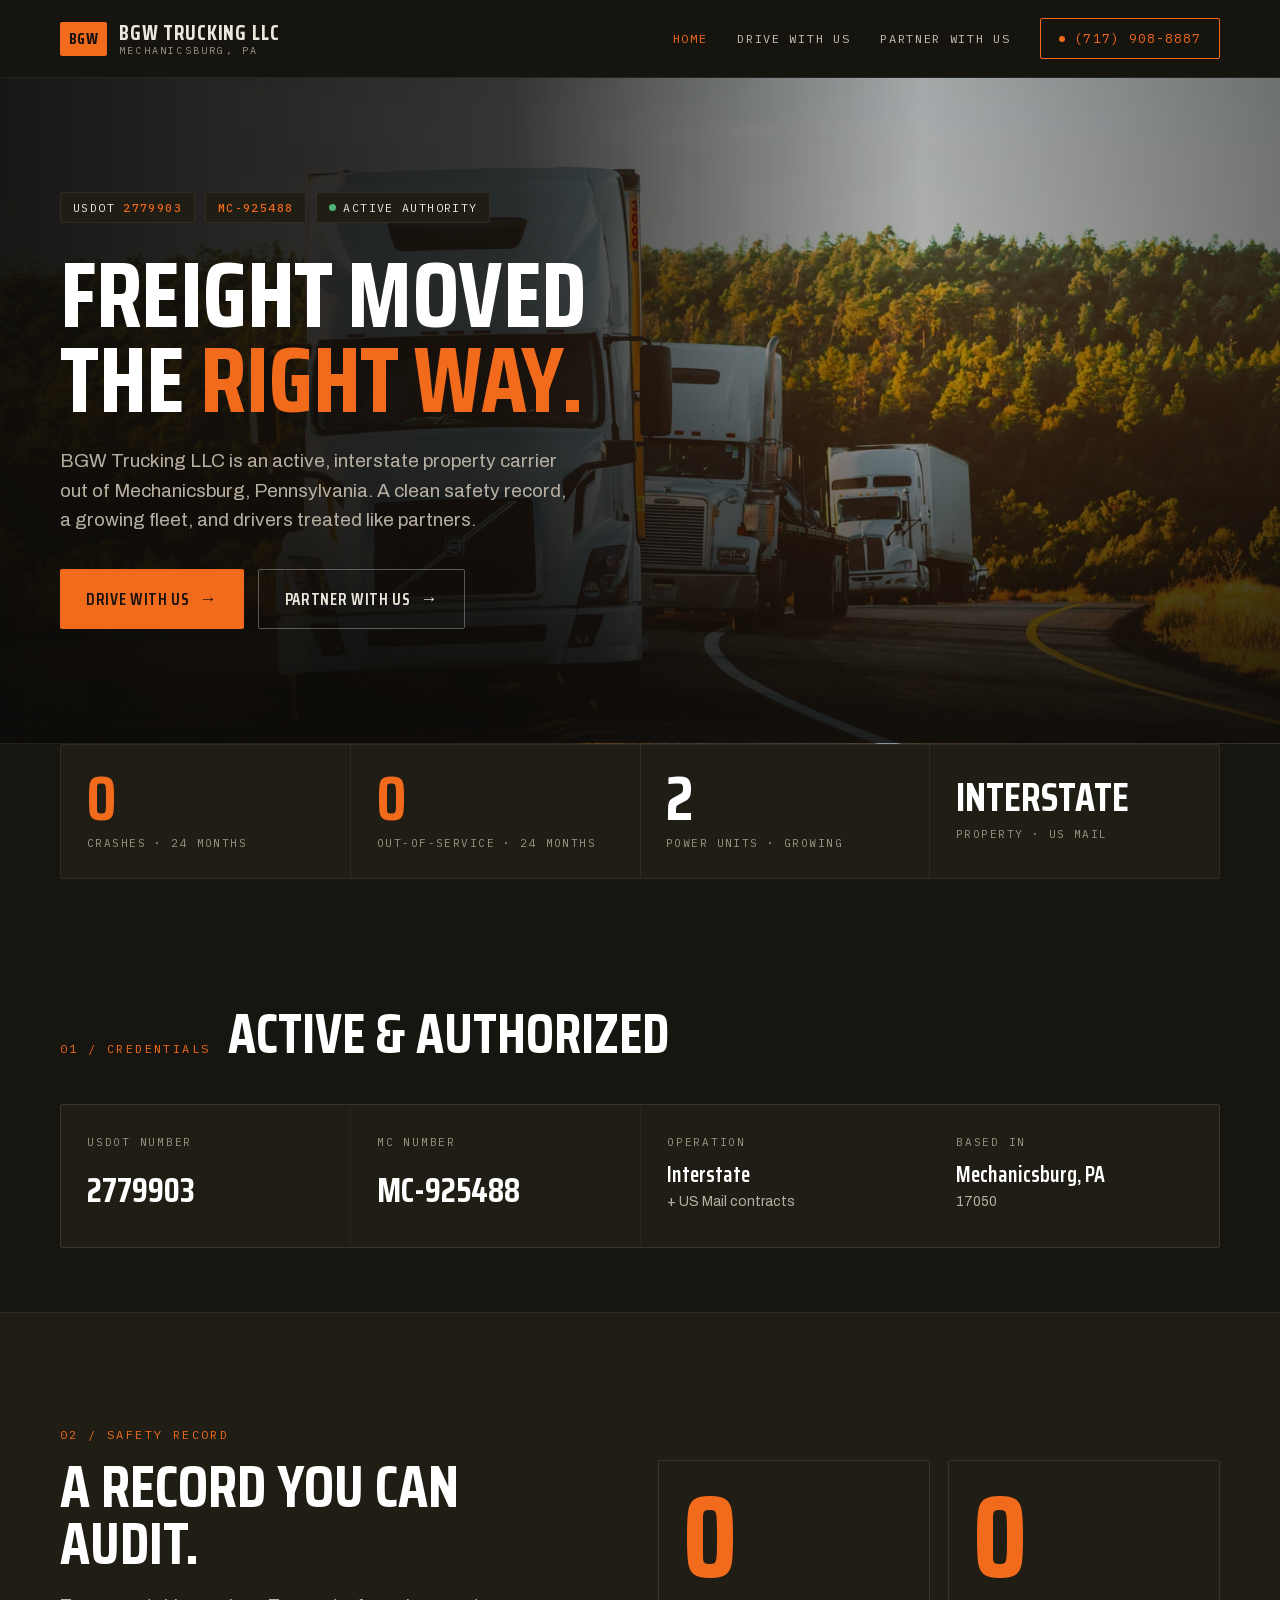
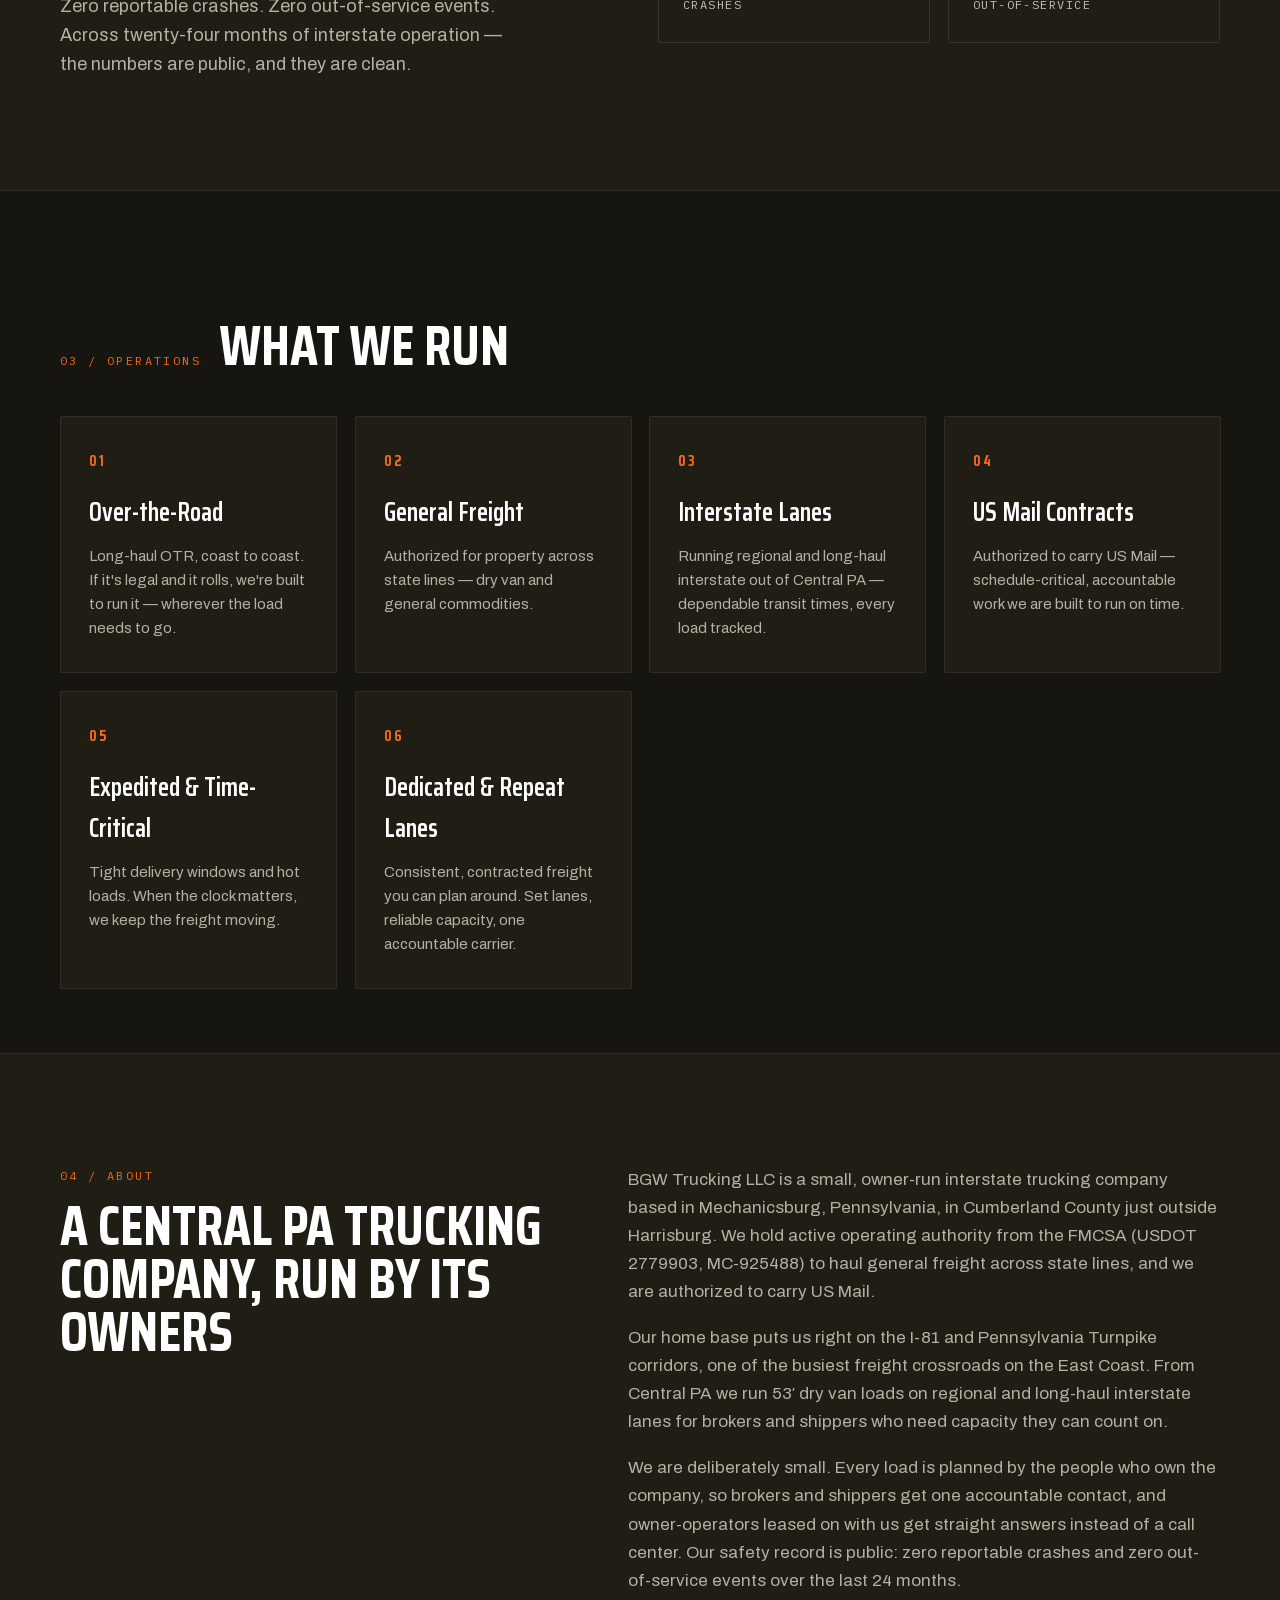
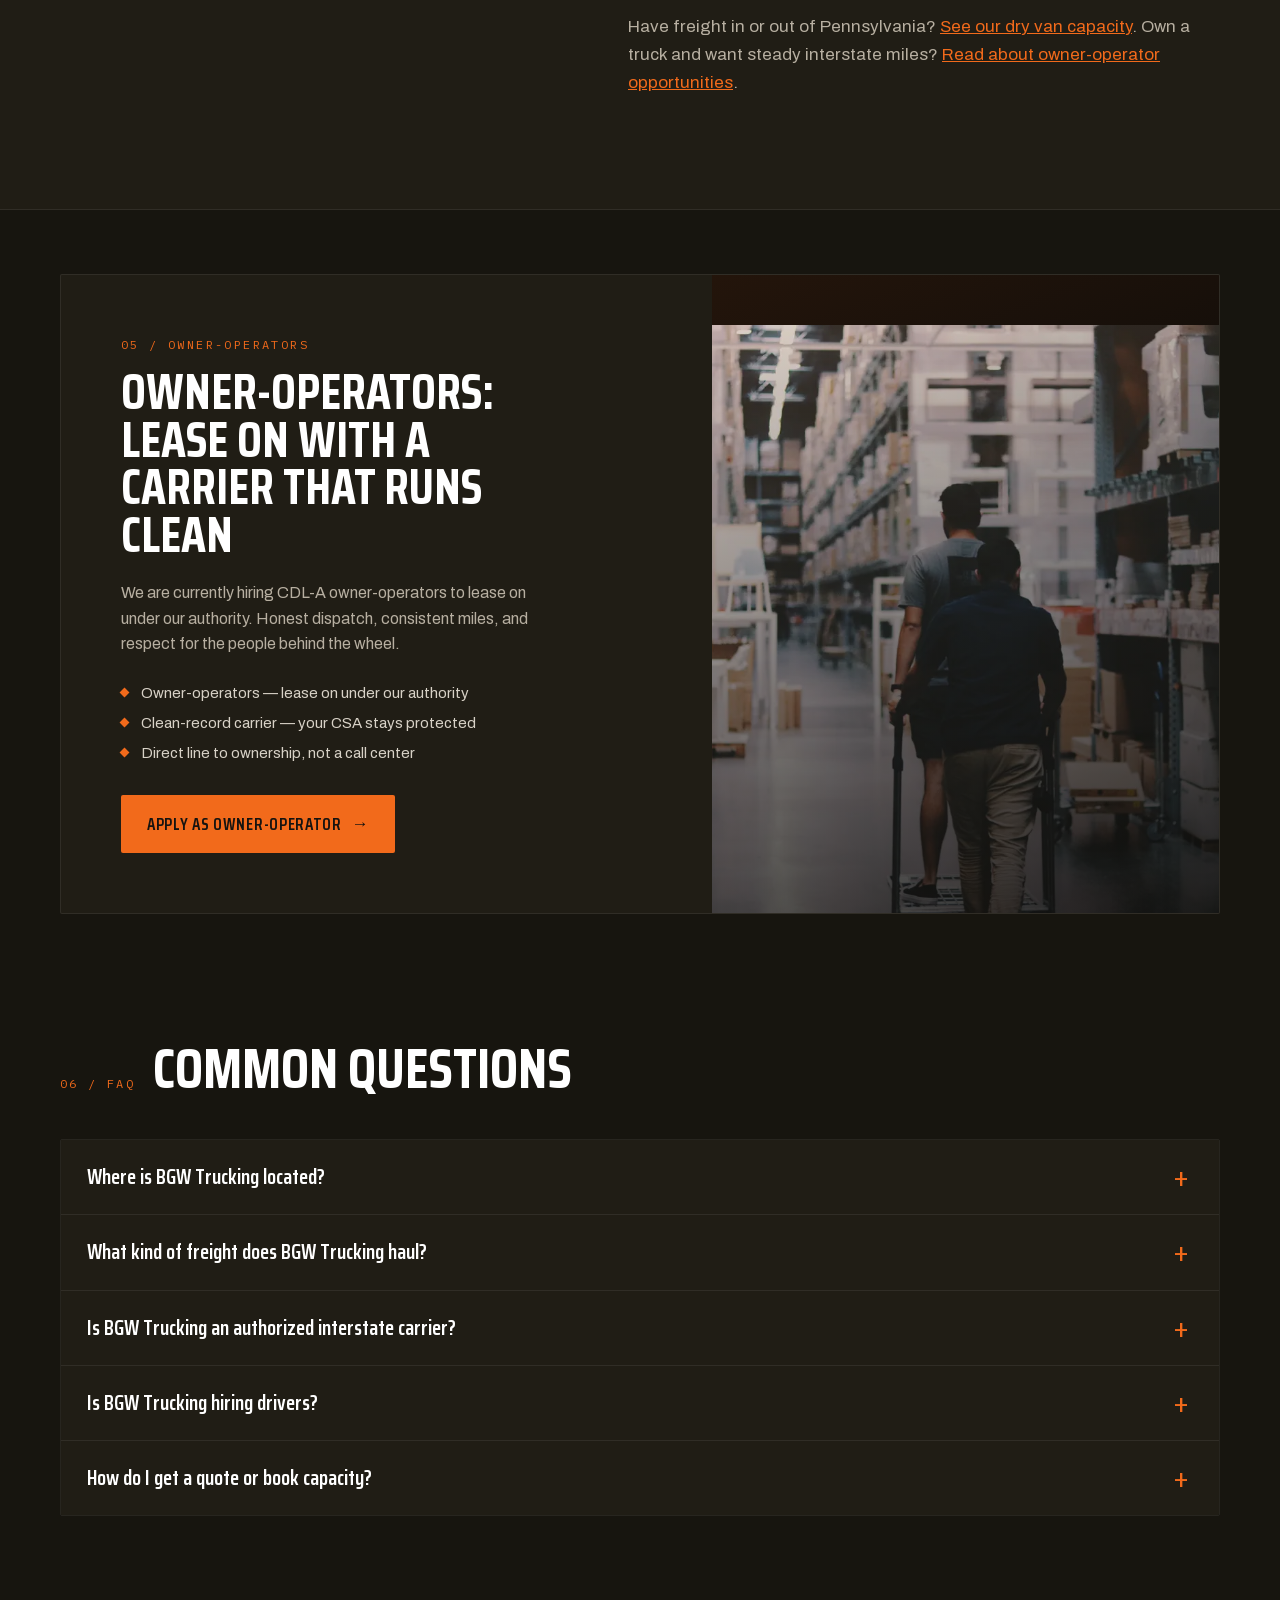
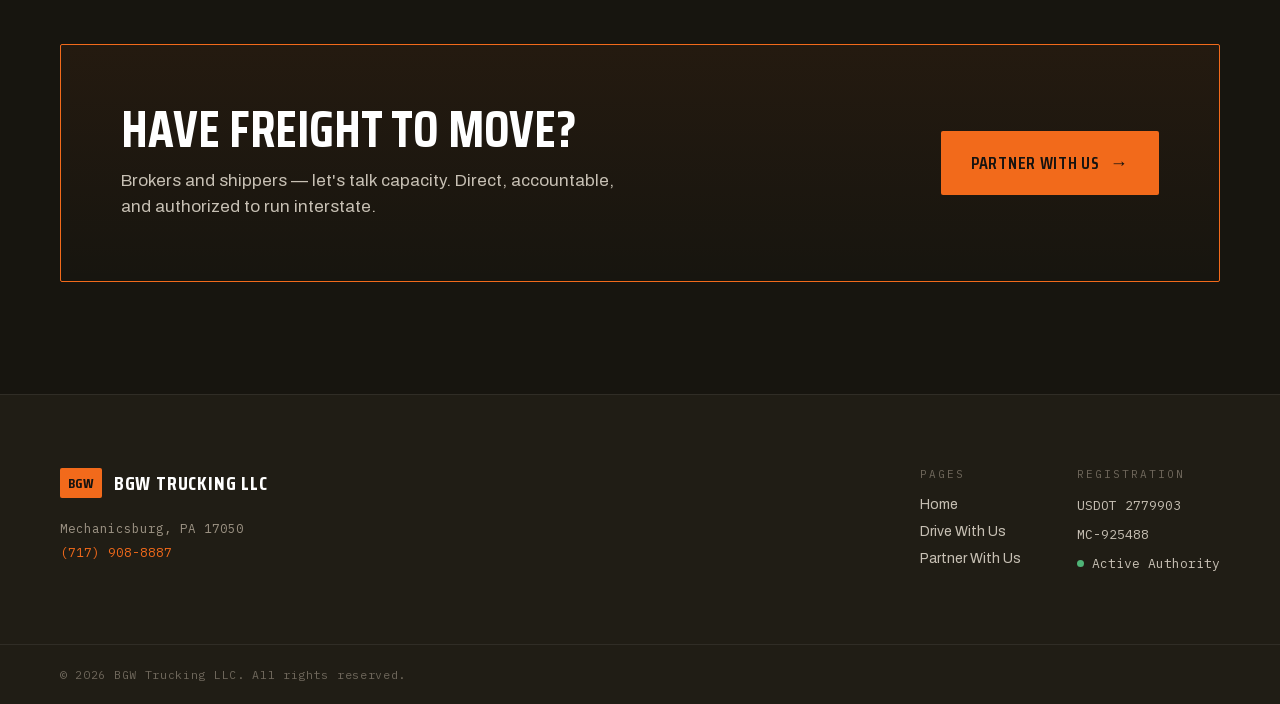
==== commit a45793f7: "Self-host hero images (WebP) and fonts Drops images.pexels.com, fonts.googleapis.com and fonts.gstat" ====
--- a/index.html
+++ b/index.html
@@ -100,15 +100,12 @@
     ]
   }
   </script>
-  <link rel="preconnect" href="https://images.pexels.com">
-  <link rel="preload" as="image" href="https://images.pexels.com/photos/2199293/pexels-photo-2199293.jpeg?auto=compress&cs=tinysrgb&w=800" media="(max-width: 799px)" fetchpriority="high">
-  <link rel="preload" as="image" href="https://images.pexels.com/photos/2199293/pexels-photo-2199293.jpeg?auto=compress&cs=tinysrgb&w=1600" media="(min-width: 800px) and (max-width: 1599px)" fetchpriority="high">
-  <link rel="preload" as="image" href="https://images.pexels.com/photos/2199293/pexels-photo-2199293.jpeg?auto=compress&cs=tinysrgb&w=2400" media="(min-width: 1600px)" fetchpriority="high">
-  <link rel="preconnect" href="https://fonts.googleapis.com">
-  <link rel="preconnect" href="https://fonts.gstatic.com" crossorigin>
-  <link rel="preload" as="style" href="https://fonts.googleapis.com/css2?family=Saira+Condensed:wght@500;600;700&family=Archivo:wght@400;500;600&family=IBM+Plex+Mono:wght@400;500&display=swap">
-  <link rel="stylesheet" href="https://fonts.googleapis.com/css2?family=Saira+Condensed:wght@500;600;700&family=Archivo:wght@400;500;600&family=IBM+Plex+Mono:wght@400;500&display=swap" media="print" onload="this.media='all'">
-  <noscript><link rel="stylesheet" href="https://fonts.googleapis.com/css2?family=Saira+Condensed:wght@500;600;700&family=Archivo:wght@400;500;600&family=IBM+Plex+Mono:wght@400;500&display=swap"></noscript>
+  <link rel="preload" as="image" href="/assets/img/truck-2199293-800.webp" media="(max-width: 799px)" fetchpriority="high">
+  <link rel="preload" as="image" href="/assets/img/truck-2199293-1600.webp" media="(min-width: 800px) and (max-width: 1599px)" fetchpriority="high">
+  <link rel="preload" as="image" href="/assets/img/truck-2199293-2400.webp" media="(min-width: 1600px)" fetchpriority="high">
+  <link rel="preload" as="font" type="font/woff2" href="/assets/fonts/saira-condensed-700.woff2" crossorigin>
+  <link rel="preload" as="font" type="font/woff2" href="/assets/fonts/archivo-var.woff2" crossorigin>
+  <link rel="stylesheet" href="/assets/fonts/fonts.css">
   <style>
     :root {
       --accent: #F26A1B;
@@ -132,9 +129,9 @@
     .btn-ghost { transition: border-color .15s ease, background .15s ease; }
     .btn-ghost:hover { border-color: #FFFFFF; background: rgba(255,255,255,0.06); }
     /* Hero image: sized per viewport so phones don't download the 2400px file */
-    .hero { --hero-img: url('https://images.pexels.com/photos/2199293/pexels-photo-2199293.jpeg?auto=compress&cs=tinysrgb&w=800'); }
-    @media (min-width: 800px) { .hero { --hero-img: url('https://images.pexels.com/photos/2199293/pexels-photo-2199293.jpeg?auto=compress&cs=tinysrgb&w=1600'); } }
-    @media (min-width: 1600px) { .hero { --hero-img: url('https://images.pexels.com/photos/2199293/pexels-photo-2199293.jpeg?auto=compress&cs=tinysrgb&w=2400'); } }
+    .hero { --hero-img: url('/assets/img/truck-2199293-800.webp'); }
+    @media (min-width: 800px) { .hero { --hero-img: url('/assets/img/truck-2199293-1600.webp'); } }
+    @media (min-width: 1600px) { .hero { --hero-img: url('/assets/img/truck-2199293-2400.webp'); } }
   </style>
 </head>
 <body>
@@ -307,7 +304,7 @@
         </div>
         <a href="/drivers/#apply" class="btn-primary" style="display:inline-flex; align-items:center; gap:10px; padding:16px 26px; background:var(--accent); color:#161310; font-family:'Saira Condensed'; font-weight:600; font-size:17px; letter-spacing:0.04em; text-transform:uppercase; text-decoration:none; border-radius:2px;">Apply as owner-operator <span style="font-family:'Archivo';">→</span></a>
       </div>
-      <div style="flex:1 1 300px; min-width:260px; position:relative; min-height:320px; background:linear-gradient(160deg, rgba(242,106,27,0.10) 0%, rgba(12,11,9,0.45) 50%, rgba(12,11,9,0.86) 100%), #0C0B09 url('https://images.pexels.com/photos/1797428/pexels-photo-1797428.jpeg?auto=compress&amp;cs=tinysrgb&amp;w=1400') center center / cover no-repeat;"></div>
+      <div style="flex:1 1 300px; min-width:260px; position:relative; min-height:320px; background:linear-gradient(160deg, rgba(242,106,27,0.10) 0%, rgba(12,11,9,0.45) 50%, rgba(12,11,9,0.86) 100%), #0C0B09 url('/assets/img/truck-1797428-1400.webp') center center / cover no-repeat;"></div>
     </div>
   </section>
 
--- a/assets/fonts/fonts.css
+++ b/assets/fonts/fonts.css
@@ -0,0 +1,68 @@
+/* Self-hosted Google Fonts (latin subset). Replaces fonts.googleapis.com to cut two third-party origins. */
+@font-face {
+  font-family: 'Archivo';
+  font-style: normal;
+  font-weight: 400;
+  font-stretch: 100%;
+  font-display: swap;
+  src: url(/assets/fonts/archivo-var.woff2) format('woff2');
+  unicode-range: U+0000-00FF, U+0131, U+0152-0153, U+02BB-02BC, U+02C6, U+02DA, U+02DC, U+0304, U+0308, U+0329, U+2000-206F, U+20AC, U+2122, U+2191, U+2193, U+2212, U+2215, U+FEFF, U+FFFD;
+}
+@font-face {
+  font-family: 'Archivo';
+  font-style: normal;
+  font-weight: 500;
+  font-stretch: 100%;
+  font-display: swap;
+  src: url(/assets/fonts/archivo-var.woff2) format('woff2');
+  unicode-range: U+0000-00FF, U+0131, U+0152-0153, U+02BB-02BC, U+02C6, U+02DA, U+02DC, U+0304, U+0308, U+0329, U+2000-206F, U+20AC, U+2122, U+2191, U+2193, U+2212, U+2215, U+FEFF, U+FFFD;
+}
+@font-face {
+  font-family: 'Archivo';
+  font-style: normal;
+  font-weight: 600;
+  font-stretch: 100%;
+  font-display: swap;
+  src: url(/assets/fonts/archivo-var.woff2) format('woff2');
+  unicode-range: U+0000-00FF, U+0131, U+0152-0153, U+02BB-02BC, U+02C6, U+02DA, U+02DC, U+0304, U+0308, U+0329, U+2000-206F, U+20AC, U+2122, U+2191, U+2193, U+2212, U+2215, U+FEFF, U+FFFD;
+}
+@font-face {
+  font-family: 'IBM Plex Mono';
+  font-style: normal;
+  font-weight: 400;
+  font-display: swap;
+  src: url(/assets/fonts/ibm-plex-mono-400.woff2) format('woff2');
+  unicode-range: U+0000-00FF, U+0131, U+0152-0153, U+02BB-02BC, U+02C6, U+02DA, U+02DC, U+0304, U+0308, U+0329, U+2000-206F, U+20AC, U+2122, U+2191, U+2193, U+2212, U+2215, U+FEFF, U+FFFD;
+}
+@font-face {
+  font-family: 'IBM Plex Mono';
+  font-style: normal;
+  font-weight: 500;
+  font-display: swap;
+  src: url(/assets/fonts/ibm-plex-mono-500.woff2) format('woff2');
+  unicode-range: U+0000-00FF, U+0131, U+0152-0153, U+02BB-02BC, U+02C6, U+02DA, U+02DC, U+0304, U+0308, U+0329, U+2000-206F, U+20AC, U+2122, U+2191, U+2193, U+2212, U+2215, U+FEFF, U+FFFD;
+}
+@font-face {
+  font-family: 'Saira Condensed';
+  font-style: normal;
+  font-weight: 500;
+  font-display: swap;
+  src: url(/assets/fonts/saira-condensed-500.woff2) format('woff2');
+  unicode-range: U+0000-00FF, U+0131, U+0152-0153, U+02BB-02BC, U+02C6, U+02DA, U+02DC, U+0304, U+0308, U+0329, U+2000-206F, U+20AC, U+2122, U+2191, U+2193, U+2212, U+2215, U+FEFF, U+FFFD;
+}
+@font-face {
+  font-family: 'Saira Condensed';
+  font-style: normal;
+  font-weight: 600;
+  font-display: swap;
+  src: url(/assets/fonts/saira-condensed-600.woff2) format('woff2');
+  unicode-range: U+0000-00FF, U+0131, U+0152-0153, U+02BB-02BC, U+02C6, U+02DA, U+02DC, U+0304, U+0308, U+0329, U+2000-206F, U+20AC, U+2122, U+2191, U+2193, U+2212, U+2215, U+FEFF, U+FFFD;
+}
+@font-face {
+  font-family: 'Saira Condensed';
+  font-style: normal;
+  font-weight: 700;
+  font-display: swap;
+  src: url(/assets/fonts/saira-condensed-700.woff2) format('woff2');
+  unicode-range: U+0000-00FF, U+0131, U+0152-0153, U+02BB-02BC, U+02C6, U+02DA, U+02DC, U+0304, U+0308, U+0329, U+2000-206F, U+20AC, U+2122, U+2191, U+2193, U+2212, U+2215, U+FEFF, U+FFFD;
+}
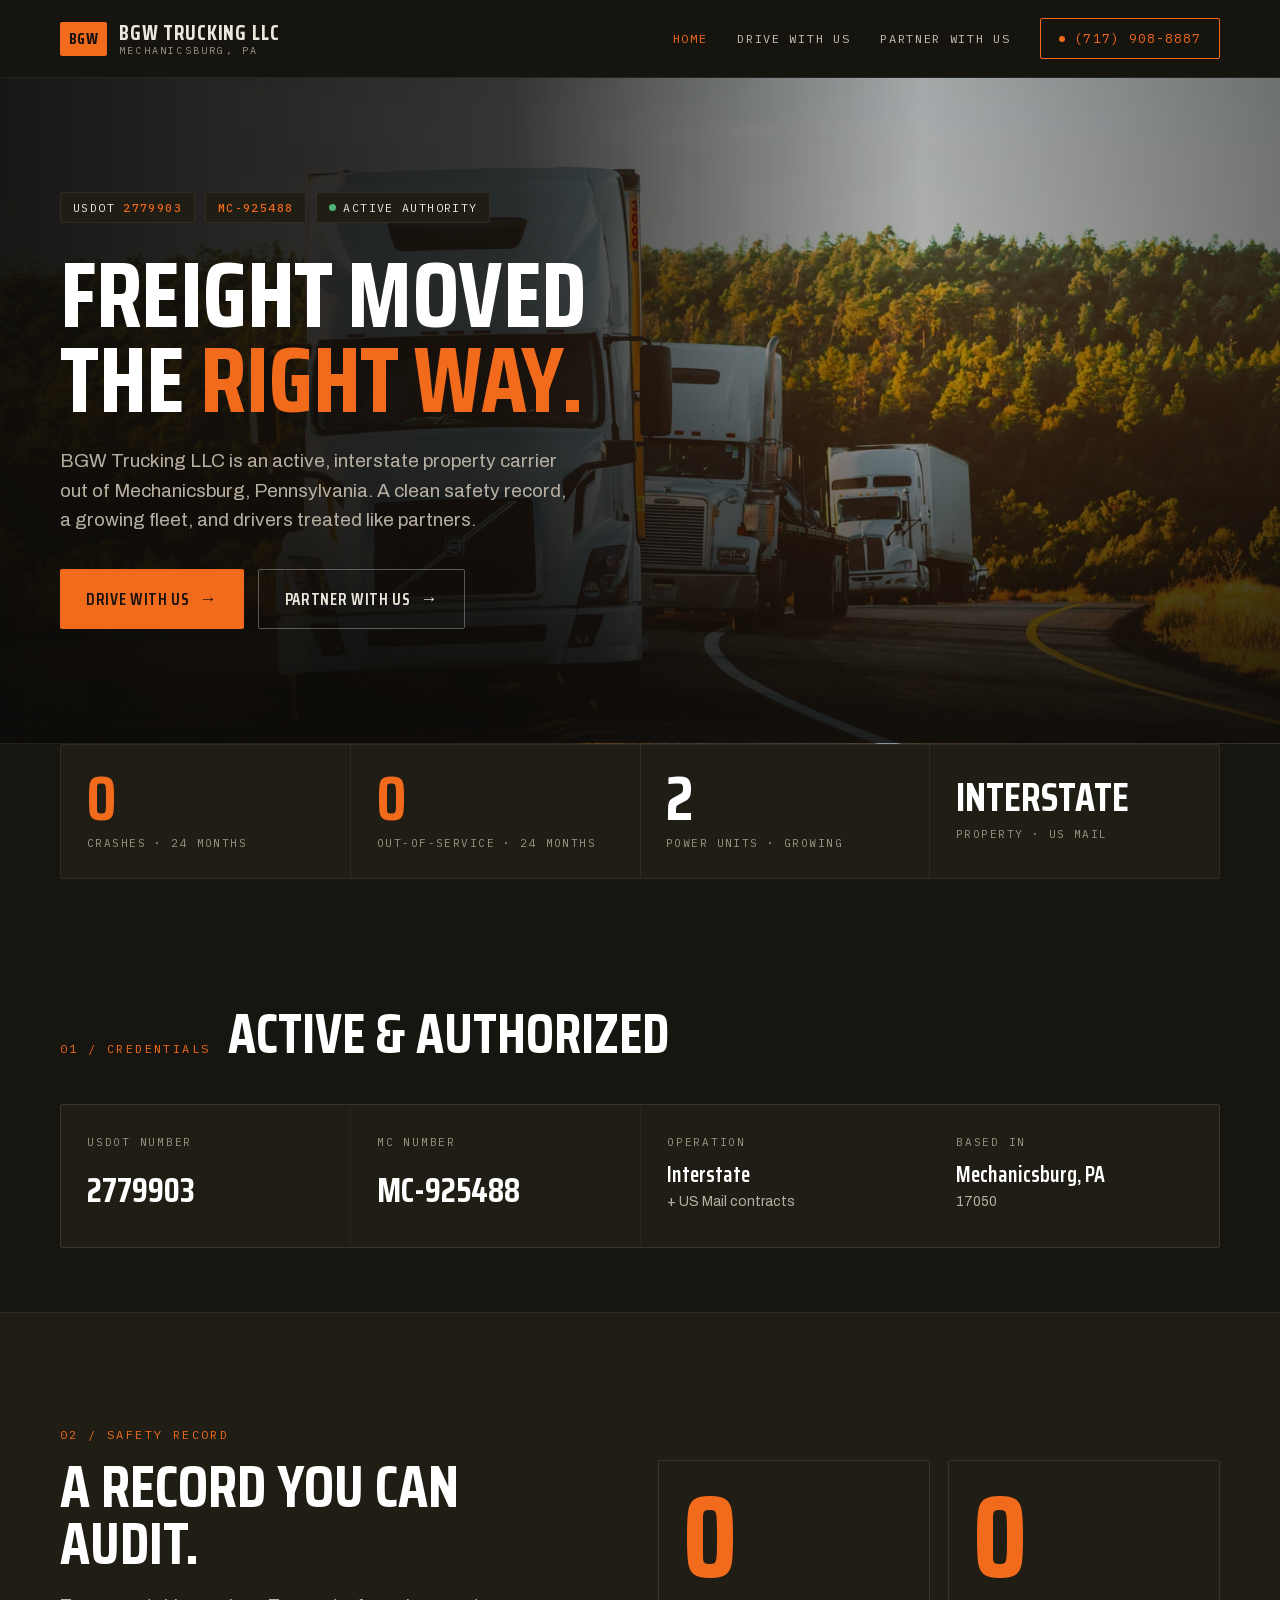
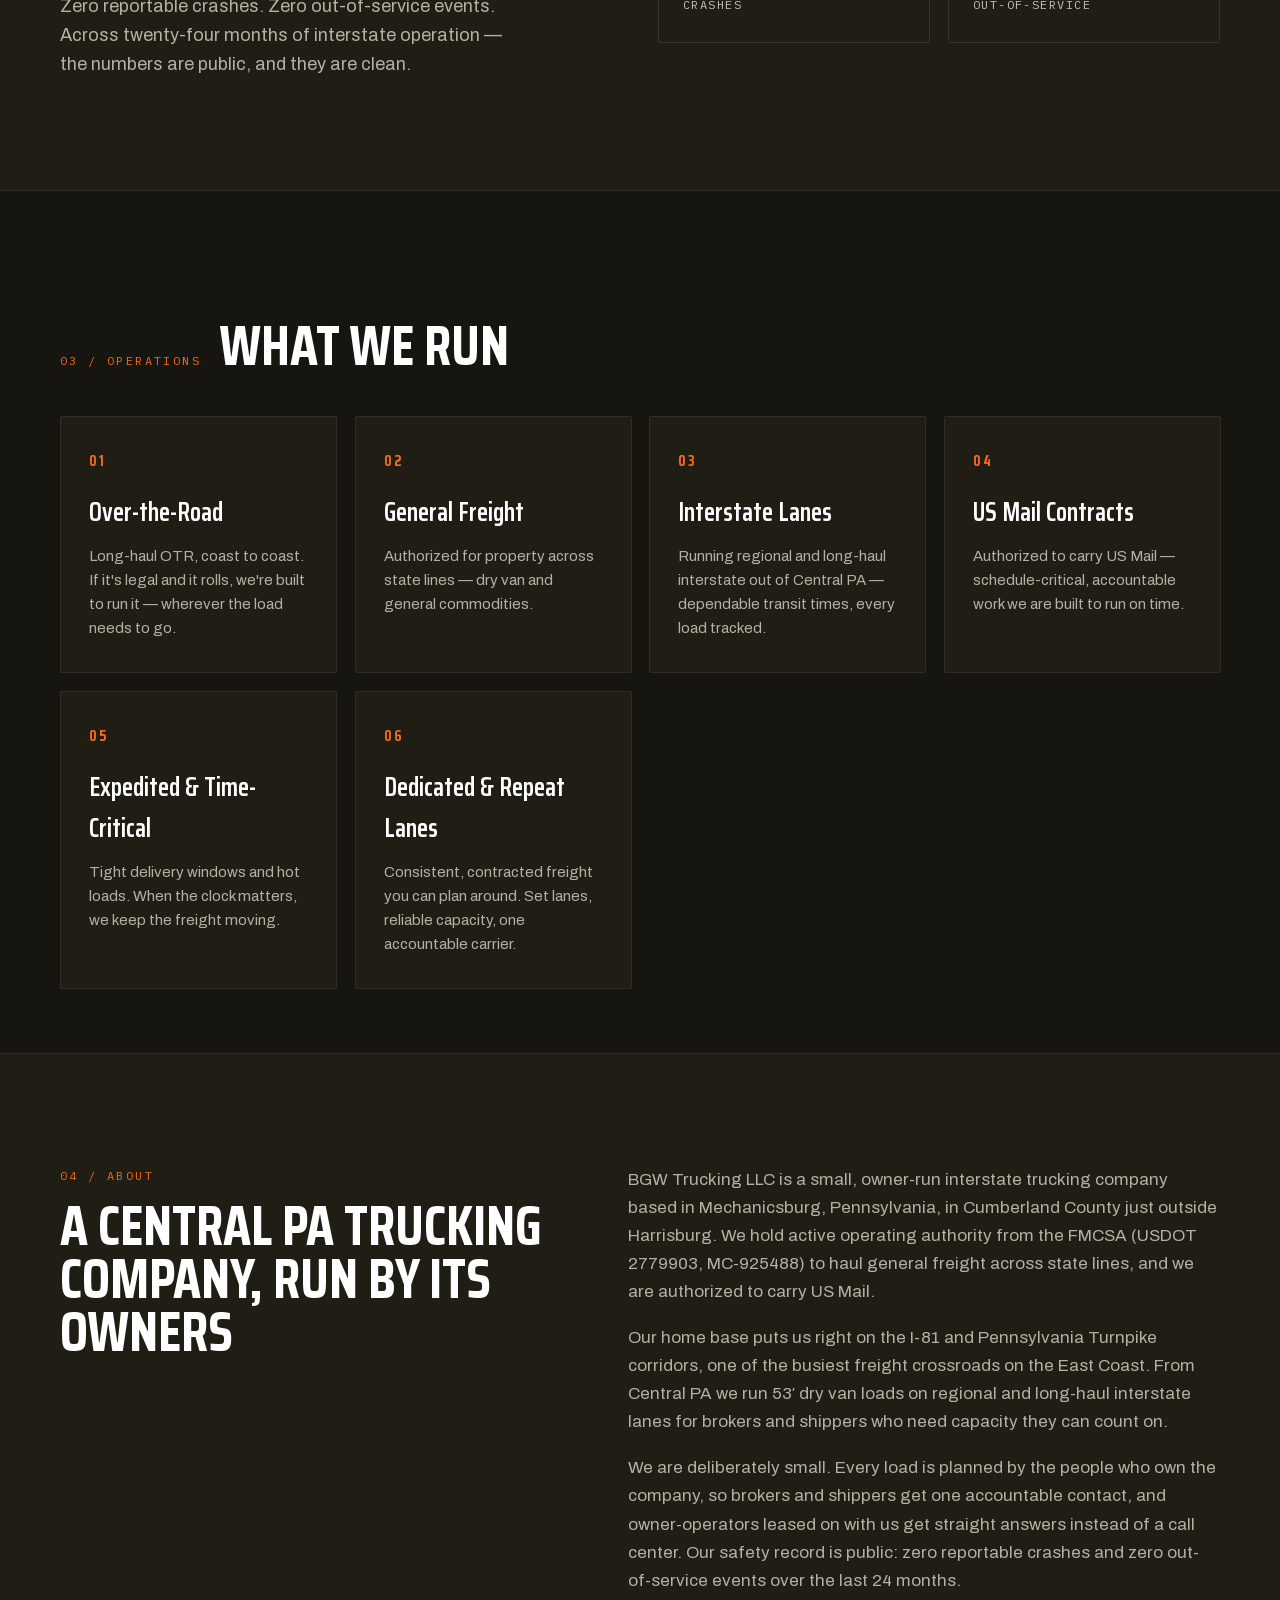
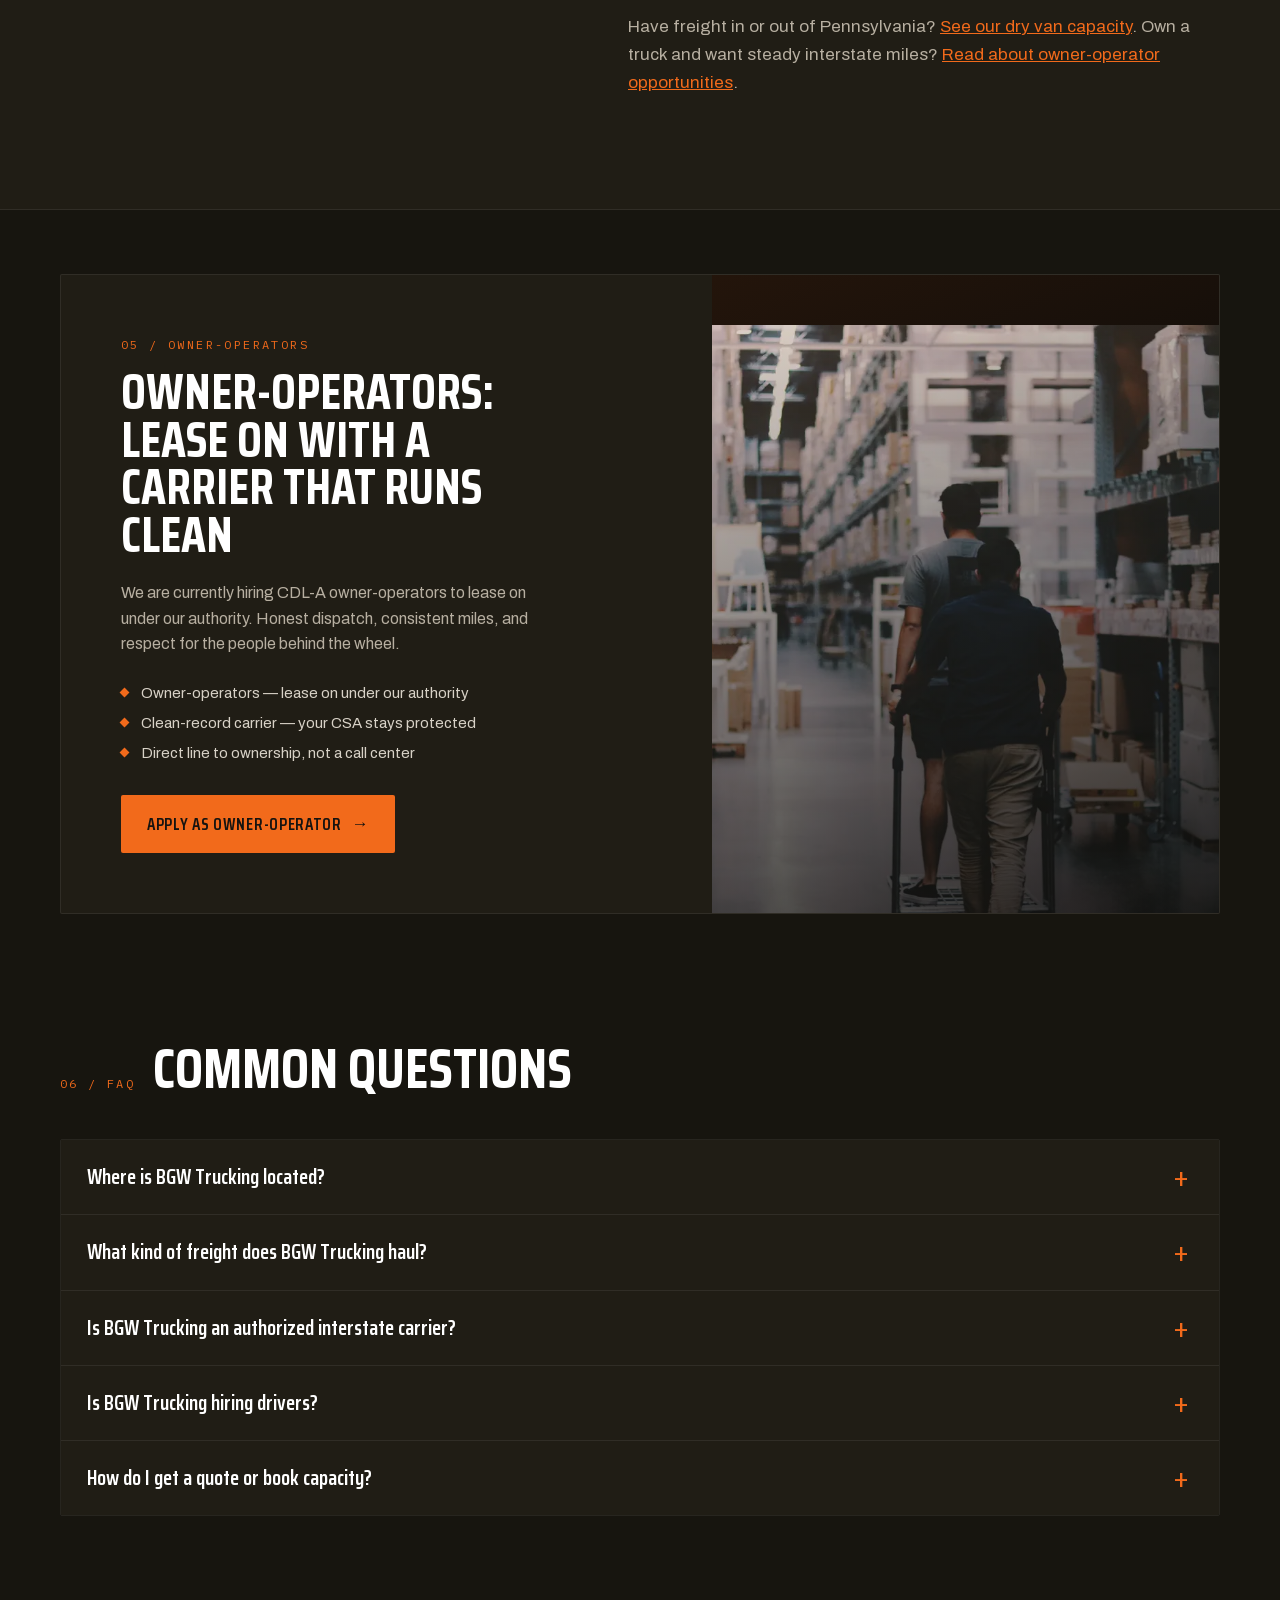
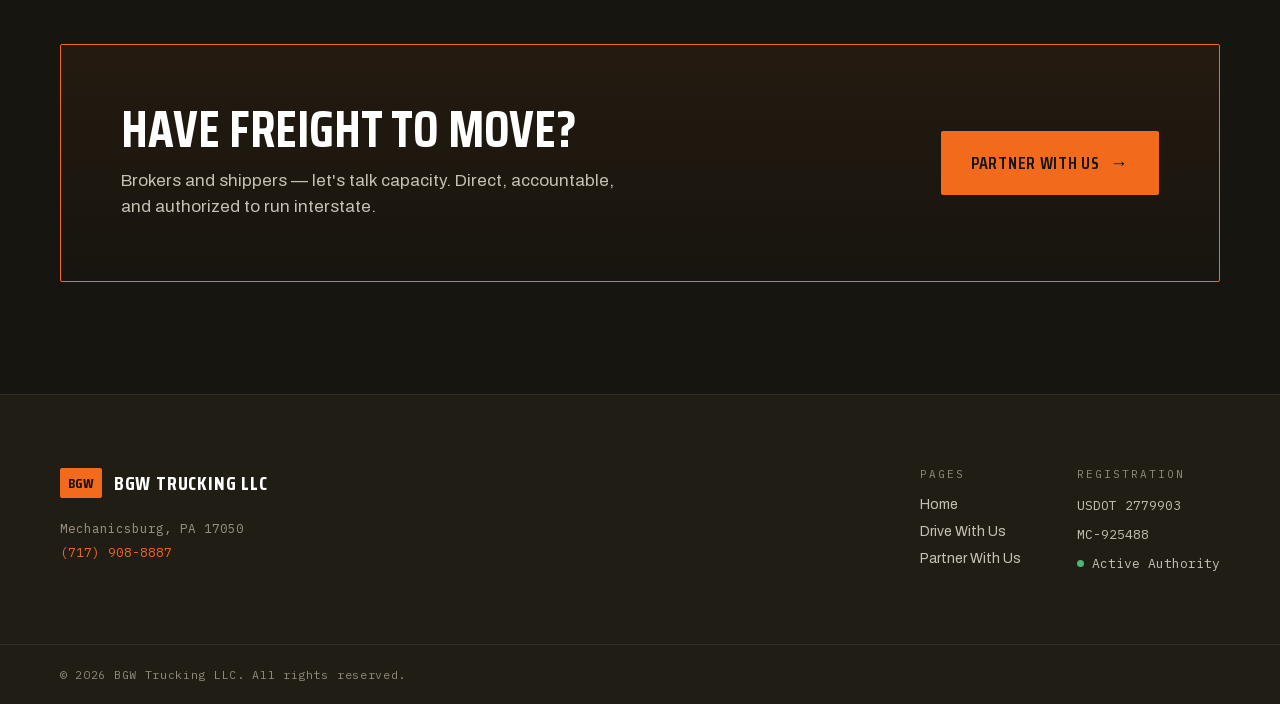
==== commit dbf1316f: "Fix font-swap layout shift and low-contrast labels Preload Saira Condensed 600 and IBM Plex Mono 400" ====
--- a/index.html
+++ b/index.html
@@ -105,6 +105,8 @@
   <link rel="preload" as="image" href="/assets/img/truck-2199293-2400.webp" media="(min-width: 1600px)" fetchpriority="high">
   <link rel="preload" as="font" type="font/woff2" href="/assets/fonts/saira-condensed-700.woff2" crossorigin>
   <link rel="preload" as="font" type="font/woff2" href="/assets/fonts/archivo-var.woff2" crossorigin>
+  <link rel="preload" as="font" type="font/woff2" href="/assets/fonts/saira-condensed-600.woff2" crossorigin>
+  <link rel="preload" as="font" type="font/woff2" href="/assets/fonts/ibm-plex-mono-400.woff2" crossorigin>
   <link rel="stylesheet" href="/assets/fonts/fonts.css">
   <style>
     :root {
@@ -361,7 +363,7 @@
       </div>
       <div style="flex:0 1 auto; display:flex; gap:56px; flex-wrap:wrap;">
         <div>
-          <div style="font-family:'IBM Plex Mono'; font-size:11px; letter-spacing:0.18em; color:#6F685C; margin-bottom:16px;">PAGES</div>
+          <div style="font-family:'IBM Plex Mono'; font-size:11px; letter-spacing:0.18em; color:#928A7B; margin-bottom:16px;">PAGES</div>
           <div style="display:flex; flex-direction:column; gap:12px;">
             <a href="/" class="nav-link" style="font-size:14px; color:#C7C0B4; text-decoration:none;">Home</a>
             <a href="/drivers/" class="nav-link" style="font-size:14px; color:#C7C0B4; text-decoration:none;">Drive With Us</a>
@@ -369,7 +371,7 @@
           </div>
         </div>
         <div>
-          <div style="font-family:'IBM Plex Mono'; font-size:11px; letter-spacing:0.18em; color:#6F685C; margin-bottom:16px;">REGISTRATION</div>
+          <div style="font-family:'IBM Plex Mono'; font-size:11px; letter-spacing:0.18em; color:#928A7B; margin-bottom:16px;">REGISTRATION</div>
           <div style="display:flex; flex-direction:column; gap:12px; font-family:'IBM Plex Mono'; font-size:13px; color:#C7C0B4;">
             <span>USDOT 2779903</span>
             <span>MC-925488</span>
@@ -379,7 +381,7 @@
       </div>
     </div>
     <div style="border-top:1px solid var(--border);">
-      <div style="max-width:var(--maxw); margin:0 auto; padding:22px 40px; display:flex; gap:16px; flex-wrap:wrap; justify-content:space-between; font-family:'IBM Plex Mono'; font-size:11.5px; letter-spacing:0.06em; color:#6F685C;">
+      <div style="max-width:var(--maxw); margin:0 auto; padding:22px 40px; display:flex; gap:16px; flex-wrap:wrap; justify-content:space-between; font-family:'IBM Plex Mono'; font-size:11.5px; letter-spacing:0.06em; color:#928A7B;">
         <span>© <span id="year"></span> BGW Trucking LLC. All rights reserved.</span>
       </div>
     </div>
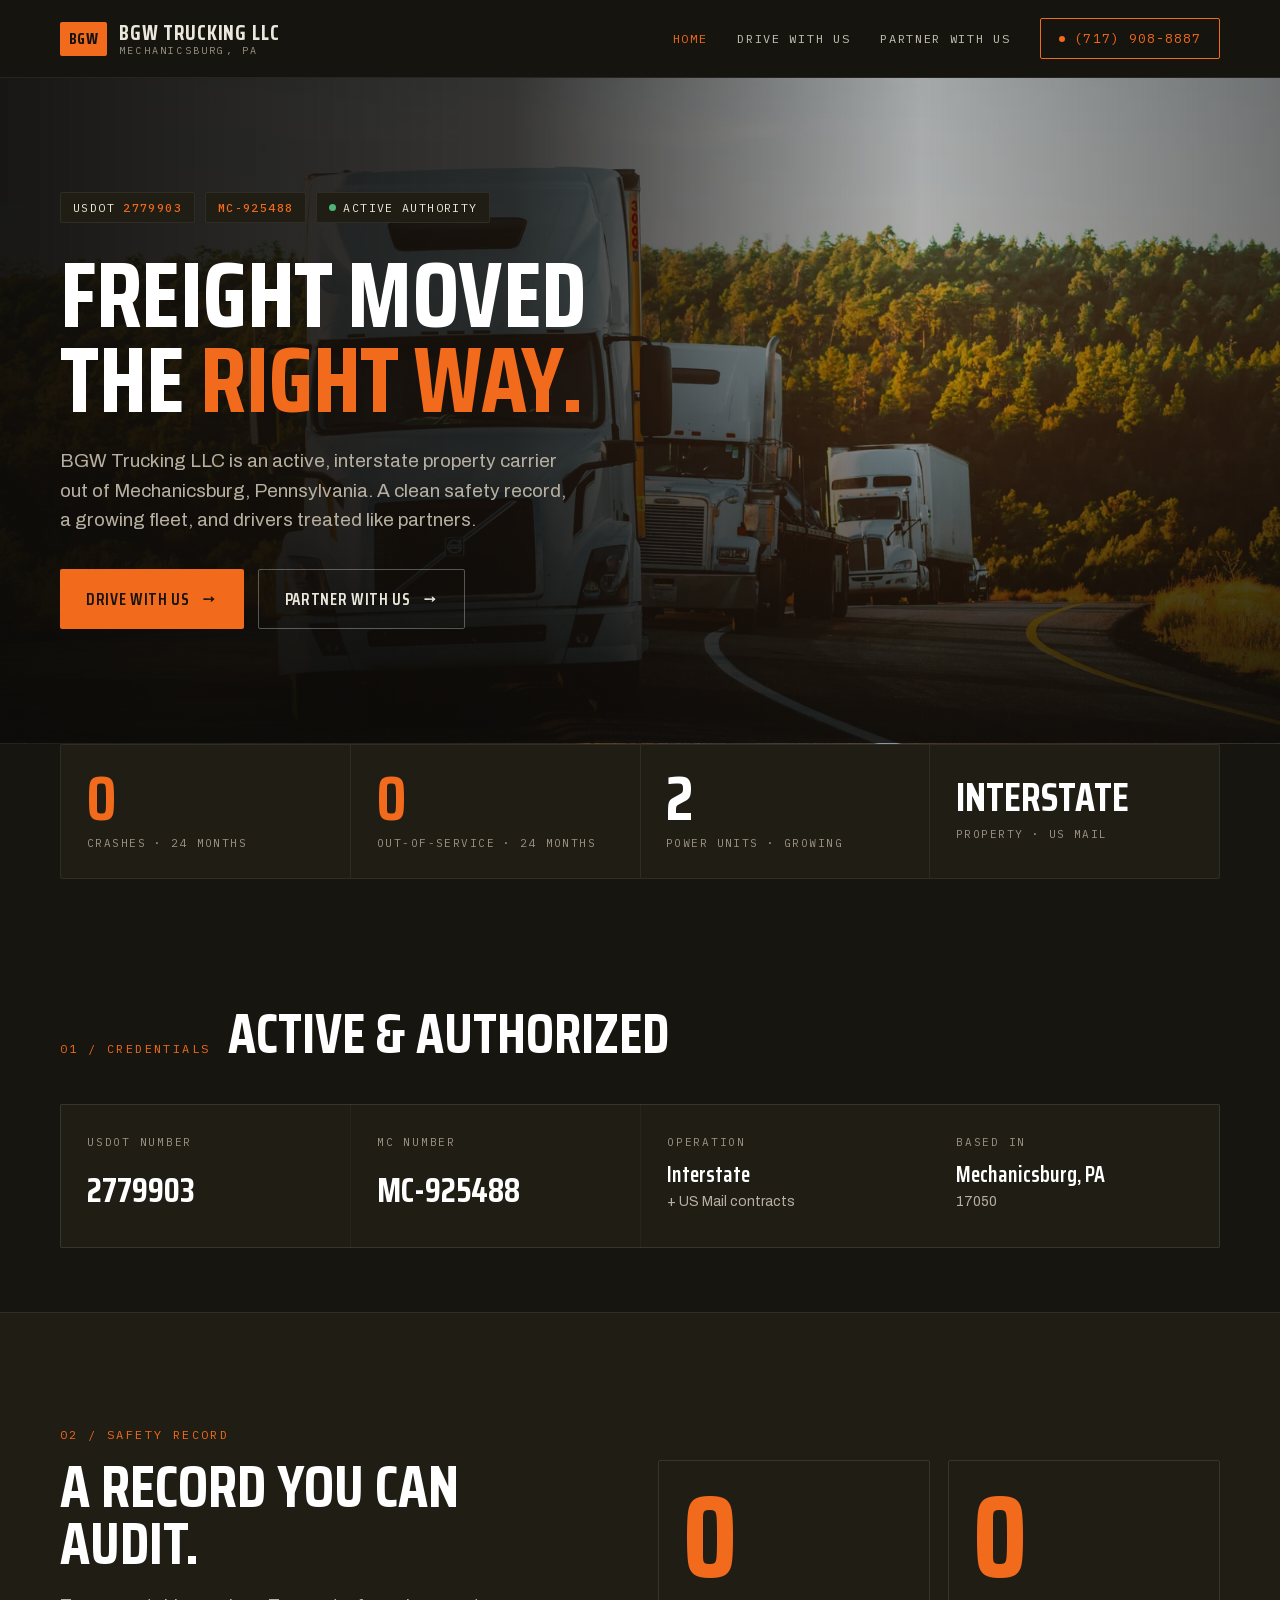
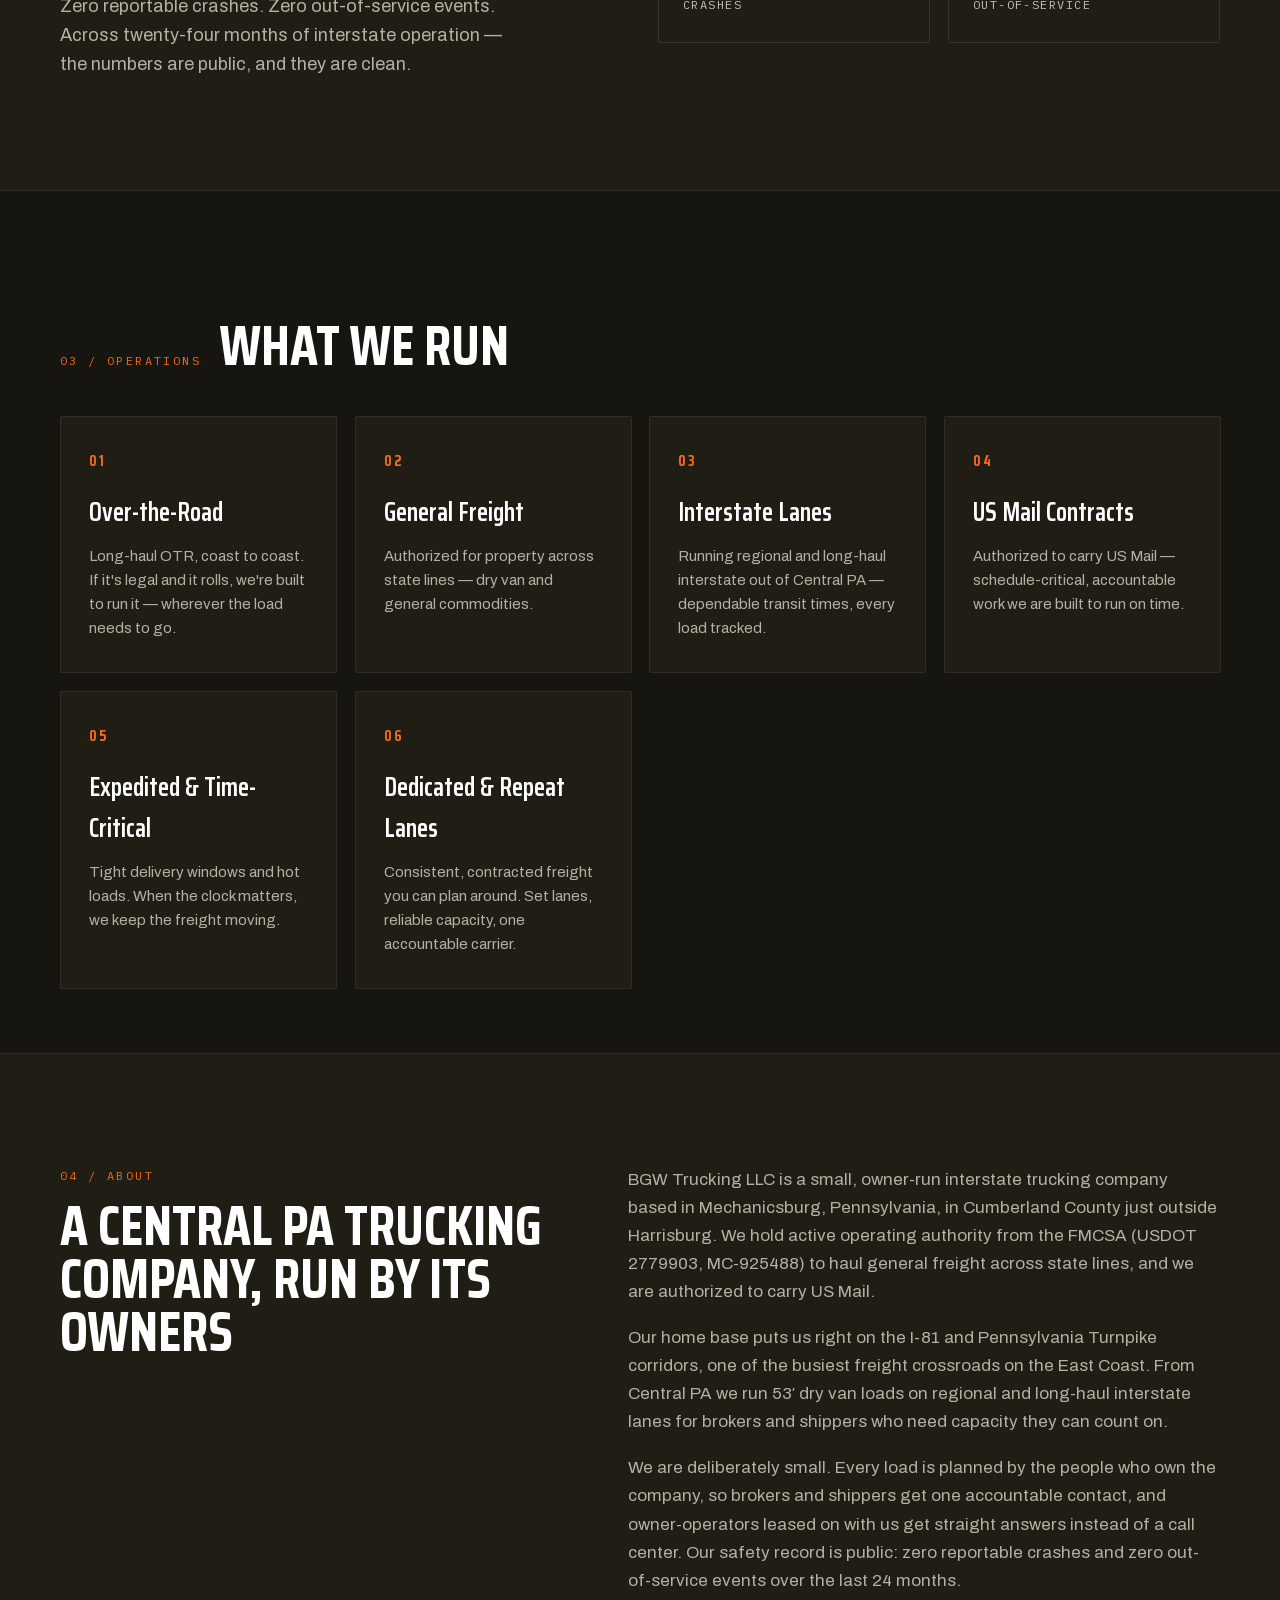
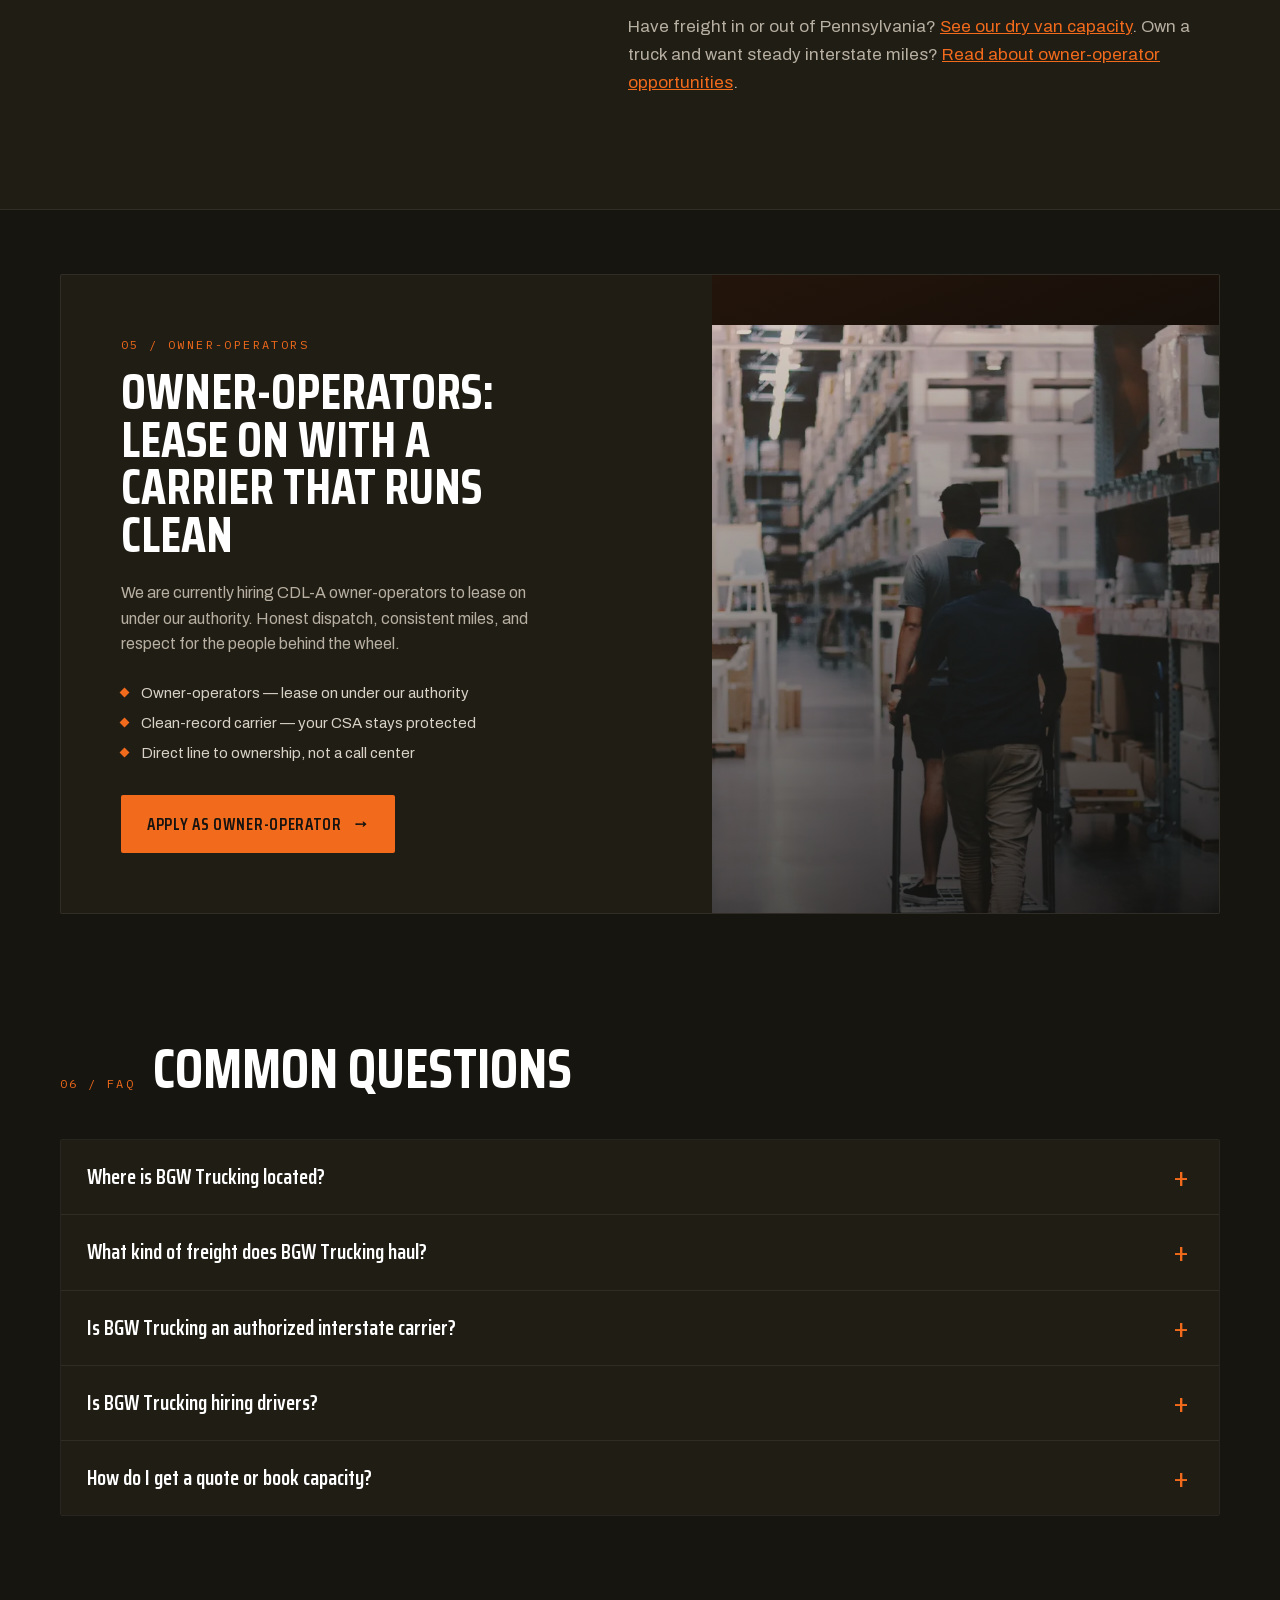
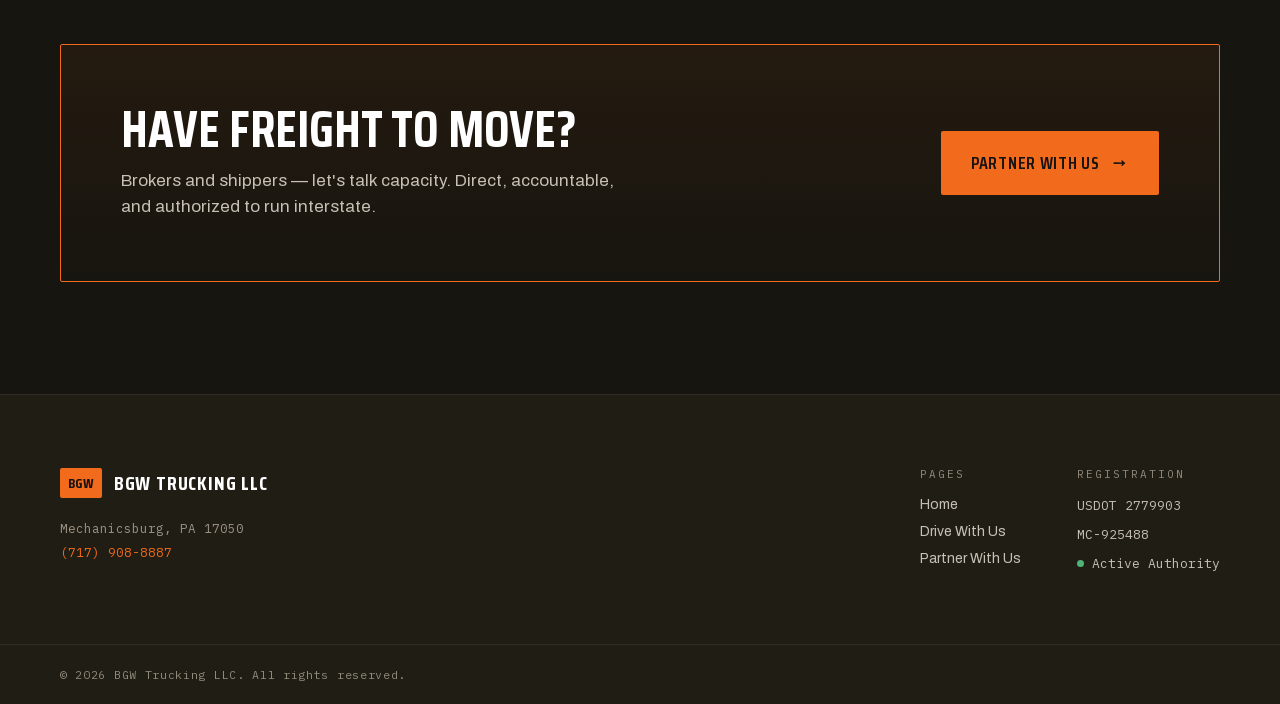
==== commit 99d1d252: "Metric-matched fallback fonts to stop font-swap layout shift Every font stack fell back to the brows" ====
--- a/index.html
+++ b/index.html
@@ -4,7 +4,91 @@
   <meta charset="utf-8">
   <meta name="viewport" content="width=device-width, initial-scale=1">
   <link rel="icon" type="image/svg+xml" href="/favicon.svg">
-  <link rel="stylesheet" href="/animations.css">
+  <style>
+/* BGW Trucking — motion layer.
+   Progressive enhancement: everything below is gated on the `.js` class
+   (added synchronously in <head>) and on prefers-reduced-motion, so the
+   site stays fully visible and static when JS or motion is unavailable. */
+
+/* Sticky nav gains a soft shadow once the page is scrolled */
+header { transition: box-shadow .3s ease, background .3s ease; }
+header.scrolled { box-shadow: 0 12px 30px -14px rgba(0,0,0,0.75); }
+
+@media (prefers-reduced-motion: no-preference) {
+
+  /* ---- Scroll reveal (applied to content blocks by animations.js) ---- */
+  .js .reveal {
+    opacity: 0;
+    transform: translateY(26px);
+    transition: opacity .7s cubic-bezier(.16,.84,.44,1),
+                transform .7s cubic-bezier(.16,.84,.44,1);
+    will-change: opacity, transform;
+  }
+  .js .reveal.is-visible { opacity: 1; transform: none; }
+
+  /* ---- Hero entrance (CSS-only so there is no first-paint flash) ---- */
+  .js body > div > section:first-of-type > div > div > * {
+    opacity: 0;
+    animation: bgwHeroIn .85s cubic-bezier(.16,.84,.44,1) forwards;
+  }
+  .js body > div > section:first-of-type > div > div > *:nth-child(1) { animation-delay: .10s; }
+  .js body > div > section:first-of-type > div > div > *:nth-child(2) { animation-delay: .22s; }
+  .js body > div > section:first-of-type > div > div > *:nth-child(3) { animation-delay: .34s; }
+  .js body > div > section:first-of-type > div > div > *:nth-child(4) { animation-delay: .46s; }
+  /* The headline is the LCP element — it rises in but never starts invisible,
+     so the browser can count it as painted on the first frame. */
+  .js body > div > section:first-of-type > div > div > h1 {
+    opacity: 1;
+    animation-name: bgwHeroRise;
+  }
+  @keyframes bgwHeroRise {
+    from { transform: translateY(22px); }
+    to   { transform: none; }
+  }
+  @keyframes bgwHeroIn {
+    from { opacity: 0; transform: translateY(22px); }
+    to   { opacity: 1; transform: none; }
+  }
+
+  /* ---- Card hover lift (applied to bordered cards by animations.js) ---- */
+  .lift { transition: transform .25s ease, border-color .25s ease, box-shadow .25s ease; }
+  .lift:hover {
+    transform: translateY(-5px);
+    border-color: rgba(242,106,27,0.55) !important;
+    box-shadow: 0 18px 44px -16px rgba(0,0,0,0.65);
+  }
+
+  /* ---- Arrow nudge on primary/ghost buttons ---- */
+  .btn-primary span, .btn-ghost span { transition: transform .2s ease; }
+  .btn-primary:hover span, .btn-ghost:hover span { transform: translateX(5px); }
+
+  /* ---- Phone CTA pulse — gentle "call us" cue on the nav phone button ---- */
+  .phone-btn { animation: bgwCallPulse 2.4s ease-in-out infinite; }
+  .phone-btn:hover { animation: none; } /* settle once the user engages */
+  @keyframes bgwCallPulse {
+    0%   { box-shadow: 0 0 0 0 rgba(242,106,27,0.40); }
+    70%  { box-shadow: 0 0 0 7px rgba(242,106,27,0); }
+    100% { box-shadow: 0 0 0 0 rgba(242,106,27,0); }
+  }
+  .phone-btn > span { animation: bgwCallDot 2.4s ease-in-out infinite; }
+  @keyframes bgwCallDot { 0%, 100% { opacity: 1; } 50% { opacity: .4; } }
+}
+
+/* ---- FAQ accordion — answers stay in the DOM (SEO-safe), collapsed only when JS can reopen them ---- */
+.faq-q { width:100%; display:flex; align-items:center; justify-content:space-between; gap:20px; text-align:left; background:transparent; border:0; cursor:pointer; padding:24px 26px; color:#FFFFFF; }
+.faq-ttl { font-family:'Saira Condensed','Saira Fallback',sans-serif; font-weight:600; font-size:clamp(18px,2vw,21px); line-height:1.25; }
+.faq-ico { flex:none; width:24px; height:24px; display:inline-flex; align-items:center; justify-content:center; font-family:'Archivo','Archivo Fallback',sans-serif; font-size:26px; line-height:1; color:var(--accent); }
+.faq-a { display:grid; grid-template-rows:1fr; }
+.faq-a-inner { overflow:hidden; }
+.faq-a p { margin:0; padding:0 26px 26px; font-family:'Archivo','Archivo Fallback',sans-serif; font-size:15px; line-height:1.6; color:#B7AFA1; }
+.js .faq-a { grid-template-rows:0fr; }
+.js .faq-item.open .faq-a { grid-template-rows:1fr; }
+.js .faq-item.open .faq-ico { transform: rotate(45deg); }
+@media (prefers-reduced-motion: no-preference) {
+  .faq-a { transition: grid-template-rows .32s cubic-bezier(.16,.84,.44,1); }
+  .faq-ico { transition: transform .3s ease; }
+}
+  </style>
   <script>document.documentElement.classList.add('js');</script>
   <script src="/analytics.js" defer></script>
   <title>BGW Trucking LLC | Interstate Carrier in Mechanicsburg, PA</title>
@@ -104,10 +188,84 @@
   <link rel="preload" as="image" href="/assets/img/truck-2199293-1600.webp" media="(min-width: 800px) and (max-width: 1599px)" fetchpriority="high">
   <link rel="preload" as="image" href="/assets/img/truck-2199293-2400.webp" media="(min-width: 1600px)" fetchpriority="high">
   <link rel="preload" as="font" type="font/woff2" href="/assets/fonts/saira-condensed-700.woff2" crossorigin>
-  <link rel="preload" as="font" type="font/woff2" href="/assets/fonts/archivo-var.woff2" crossorigin>
   <link rel="preload" as="font" type="font/woff2" href="/assets/fonts/saira-condensed-600.woff2" crossorigin>
   <link rel="preload" as="font" type="font/woff2" href="/assets/fonts/ibm-plex-mono-400.woff2" crossorigin>
-  <link rel="stylesheet" href="/assets/fonts/fonts.css">
+  <link rel="preload" as="font" type="font/woff2" href="/assets/fonts/ibm-plex-mono-500.woff2" crossorigin>
+  <style>/* Metric-matched fallbacks: text keeps the same size while web fonts load, so nothing shifts */
+@font-face { font-family:'Saira Fallback'; font-weight:100 500; src:local('Arial'),local('ArialMT'),local('Liberation Sans'),local('Arimo'); size-adjust:70%; ascent-override:162.1%; descent-override:62.7%; line-gap-override:0%; }
+@font-face { font-family:'Saira Fallback'; font-weight:600 900; src:local('Arial Bold'),local('Arial-BoldMT'),local('Liberation Sans Bold'),local('Arimo Bold'); size-adjust:70%; ascent-override:162.1%; descent-override:62.7%; line-gap-override:0%; }
+@font-face { font-family:'Archivo Fallback'; src:local('Arial'),local('ArialMT'),local('Liberation Sans'),local('Arimo'); size-adjust:102.5%; ascent-override:85.7%; descent-override:20.5%; line-gap-override:0%; }
+@font-face { font-family:'Plex Fallback'; src:local('Courier New'),local('CourierNewPSMT'),local('Liberation Mono'),local('Cousine'); size-adjust:100%; ascent-override:102.5%; descent-override:27.5%; line-gap-override:0%; }
+  </style>
+  <style>/* Self-hosted fonts (latin), inlined to skip a request */
+@font-face {
+  font-family: 'Archivo';
+  font-style: normal;
+  font-weight: 400;
+  font-stretch: 100%;
+  font-display: swap;
+  src: url(/assets/fonts/archivo-var.woff2) format('woff2');
+  unicode-range: U+0000-00FF, U+0131, U+0152-0153, U+02BB-02BC, U+02C6, U+02DA, U+02DC, U+0304, U+0308, U+0329, U+2000-206F, U+20AC, U+2122, U+2191, U+2193, U+2212, U+2215, U+FEFF, U+FFFD;
+}
+@font-face {
+  font-family: 'Archivo';
+  font-style: normal;
+  font-weight: 500;
+  font-stretch: 100%;
+  font-display: swap;
+  src: url(/assets/fonts/archivo-var.woff2) format('woff2');
+  unicode-range: U+0000-00FF, U+0131, U+0152-0153, U+02BB-02BC, U+02C6, U+02DA, U+02DC, U+0304, U+0308, U+0329, U+2000-206F, U+20AC, U+2122, U+2191, U+2193, U+2212, U+2215, U+FEFF, U+FFFD;
+}
+@font-face {
+  font-family: 'Archivo';
+  font-style: normal;
+  font-weight: 600;
+  font-stretch: 100%;
+  font-display: swap;
+  src: url(/assets/fonts/archivo-var.woff2) format('woff2');
+  unicode-range: U+0000-00FF, U+0131, U+0152-0153, U+02BB-02BC, U+02C6, U+02DA, U+02DC, U+0304, U+0308, U+0329, U+2000-206F, U+20AC, U+2122, U+2191, U+2193, U+2212, U+2215, U+FEFF, U+FFFD;
+}
+@font-face {
+  font-family: 'IBM Plex Mono';
+  font-style: normal;
+  font-weight: 400;
+  font-display: swap;
+  src: url(/assets/fonts/ibm-plex-mono-400.woff2) format('woff2');
+  unicode-range: U+0000-00FF, U+0131, U+0152-0153, U+02BB-02BC, U+02C6, U+02DA, U+02DC, U+0304, U+0308, U+0329, U+2000-206F, U+20AC, U+2122, U+2191, U+2193, U+2212, U+2215, U+FEFF, U+FFFD;
+}
+@font-face {
+  font-family: 'IBM Plex Mono';
+  font-style: normal;
+  font-weight: 500;
+  font-display: swap;
+  src: url(/assets/fonts/ibm-plex-mono-500.woff2) format('woff2');
+  unicode-range: U+0000-00FF, U+0131, U+0152-0153, U+02BB-02BC, U+02C6, U+02DA, U+02DC, U+0304, U+0308, U+0329, U+2000-206F, U+20AC, U+2122, U+2191, U+2193, U+2212, U+2215, U+FEFF, U+FFFD;
+}
+@font-face {
+  font-family: 'Saira Condensed';
+  font-style: normal;
+  font-weight: 500;
+  font-display: swap;
+  src: url(/assets/fonts/saira-condensed-500.woff2) format('woff2');
+  unicode-range: U+0000-00FF, U+0131, U+0152-0153, U+02BB-02BC, U+02C6, U+02DA, U+02DC, U+0304, U+0308, U+0329, U+2000-206F, U+20AC, U+2122, U+2191, U+2193, U+2212, U+2215, U+FEFF, U+FFFD;
+}
+@font-face {
+  font-family: 'Saira Condensed';
+  font-style: normal;
+  font-weight: 600;
+  font-display: swap;
+  src: url(/assets/fonts/saira-condensed-600.woff2) format('woff2');
+  unicode-range: U+0000-00FF, U+0131, U+0152-0153, U+02BB-02BC, U+02C6, U+02DA, U+02DC, U+0304, U+0308, U+0329, U+2000-206F, U+20AC, U+2122, U+2191, U+2193, U+2212, U+2215, U+FEFF, U+FFFD;
+}
+@font-face {
+  font-family: 'Saira Condensed';
+  font-style: normal;
+  font-weight: 700;
+  font-display: swap;
+  src: url(/assets/fonts/saira-condensed-700.woff2) format('woff2');
+  unicode-range: U+0000-00FF, U+0131, U+0152-0153, U+02BB-02BC, U+02C6, U+02DA, U+02DC, U+0304, U+0308, U+0329, U+2000-206F, U+20AC, U+2122, U+2191, U+2193, U+2212, U+2215, U+FEFF, U+FFFD;
+}
+  </style>
   <style>
     :root {
       --accent: #F26A1B;
@@ -137,23 +295,23 @@
   </style>
 </head>
 <body>
-<div style="min-height:100vh; background:var(--bg); color:#ECE7DC; font-family:'Archivo',sans-serif; overflow-x:hidden;">
+<div style="min-height:100vh; background:var(--bg); color:#ECE7DC; font-family:'Archivo','Archivo Fallback',sans-serif; overflow-x:hidden;">
 
   <!-- ===== NAV ===== -->
   <header style="position:sticky; top:0; z-index:50; background:color-mix(in srgb, var(--bg) 88%, transparent); backdrop-filter:blur(10px); border-bottom:1px solid var(--border);">
     <nav style="max-width:var(--maxw); margin:0 auto; padding:18px 40px; display:flex; align-items:center; justify-content:space-between; gap:24px; flex-wrap:wrap;">
       <a href="/" style="display:flex; align-items:center; gap:12px; text-decoration:none; color:inherit;">
-        <span style="display:inline-flex; align-items:center; justify-content:center; height:34px; padding:0 9px; background:var(--accent); color:#161310; font-family:'Saira Condensed'; font-weight:700; font-size:16px; letter-spacing:0.02em; border-radius:2px;">BGW</span>
+        <span style="display:inline-flex; align-items:center; justify-content:center; height:34px; padding:0 9px; background:var(--accent); color:#161310; font-family:'Saira Condensed','Saira Fallback'; font-weight:700; font-size:16px; letter-spacing:0.02em; border-radius:2px;">BGW</span>
         <span style="display:flex; flex-direction:column; line-height:1;">
-          <span style="font-family:'Saira Condensed'; font-weight:700; font-size:21px; letter-spacing:0.04em; white-space:nowrap;">BGW TRUCKING LLC</span>
-          <span style="font-family:'IBM Plex Mono'; font-size:10px; letter-spacing:0.22em; color:#9C9384; margin-top:3px;">MECHANICSBURG, PA</span>
+          <span style="font-family:'Saira Condensed','Saira Fallback'; font-weight:700; font-size:21px; letter-spacing:0.04em; white-space:nowrap;">BGW TRUCKING LLC</span>
+          <span style="font-family:'IBM Plex Mono','Plex Fallback',monospace; font-size:10px; letter-spacing:0.22em; color:#9C9384; margin-top:3px;">MECHANICSBURG, PA</span>
         </span>
       </a>
       <div style="display:flex; align-items:center; gap:30px; flex-wrap:wrap;">
-        <a href="/" style="font-family:'IBM Plex Mono'; font-size:12px; letter-spacing:0.14em; text-transform:uppercase; color:var(--accent); text-decoration:none;">Home</a>
-        <a href="/drivers/" class="nav-link" style="font-family:'IBM Plex Mono'; font-size:12px; letter-spacing:0.14em; text-transform:uppercase; color:#C7C0B4; text-decoration:none;">Drive With Us</a>
-        <a href="/shippers/" class="nav-link" style="font-family:'IBM Plex Mono'; font-size:12px; letter-spacing:0.14em; text-transform:uppercase; color:#C7C0B4; text-decoration:none;">Partner With Us</a>
-        <a href="tel:+17179088887" class="phone-btn" style="display:inline-flex; align-items:center; gap:9px; padding:11px 18px; border:1px solid var(--accent); color:var(--accent); font-family:'IBM Plex Mono'; font-size:13px; letter-spacing:0.08em; text-decoration:none; border-radius:2px;">
+        <a href="/" style="font-family:'IBM Plex Mono','Plex Fallback',monospace; font-size:12px; letter-spacing:0.14em; text-transform:uppercase; color:var(--accent); text-decoration:none;">Home</a>
+        <a href="/drivers/" class="nav-link" style="font-family:'IBM Plex Mono','Plex Fallback',monospace; font-size:12px; letter-spacing:0.14em; text-transform:uppercase; color:#C7C0B4; text-decoration:none;">Drive With Us</a>
+        <a href="/shippers/" class="nav-link" style="font-family:'IBM Plex Mono','Plex Fallback',monospace; font-size:12px; letter-spacing:0.14em; text-transform:uppercase; color:#C7C0B4; text-decoration:none;">Partner With Us</a>
+        <a href="tel:+17179088887" class="phone-btn" style="display:inline-flex; align-items:center; gap:9px; padding:11px 18px; border:1px solid var(--accent); color:var(--accent); font-family:'IBM Plex Mono','Plex Fallback',monospace; font-size:13px; letter-spacing:0.08em; text-decoration:none; border-radius:2px;">
           <span style="width:6px; height:6px; background:currentColor; border-radius:50%;"></span>(717) 908-8887
         </a>
       </div>
@@ -165,15 +323,15 @@
     <div style="max-width:var(--maxw); margin:0 auto; padding:clamp(56px,8vw,104px) 40px; width:100%;">
     <div style="max-width:700px;">
       <div style="display:flex; gap:10px; flex-wrap:wrap; margin-bottom:30px;">
-        <span style="font-family:'IBM Plex Mono'; font-size:11.5px; letter-spacing:0.12em; color:#ECE7DC; background:var(--bg2); border:1px solid var(--border); padding:7px 12px; border-radius:2px;">USDOT&nbsp;<b style="color:var(--accent); font-weight:500;">2779903</b></span>
-        <span style="font-family:'IBM Plex Mono'; font-size:11.5px; letter-spacing:0.12em; color:#ECE7DC; background:var(--bg2); border:1px solid var(--border); padding:7px 12px; border-radius:2px;"><b style="color:var(--accent); font-weight:500;">MC-925488</b></span>
-        <span style="font-family:'IBM Plex Mono'; font-size:11.5px; letter-spacing:0.12em; color:#ECE7DC; background:var(--bg2); border:1px solid var(--border); padding:7px 12px; border-radius:2px; display:inline-flex; align-items:center; gap:7px;"><span style="width:7px; height:7px; border-radius:50%; background:#4FB477;"></span>ACTIVE AUTHORITY</span>
-      </div>
-      <h1 style="font-family:'Saira Condensed'; font-weight:700; text-transform:uppercase; font-size:clamp(46px,7.2vw,92px); line-height:0.92; letter-spacing:-0.005em; margin:0 0 24px; color:#FFFFFF;">Freight moved<br>the <span style="color:var(--accent);">right way.</span></h1>
+        <span style="font-family:'IBM Plex Mono','Plex Fallback',monospace; font-size:11.5px; letter-spacing:0.12em; color:#ECE7DC; background:var(--bg2); border:1px solid var(--border); padding:7px 12px; border-radius:2px;">USDOT&nbsp;<b style="color:var(--accent); font-weight:500;">2779903</b></span>
+        <span style="font-family:'IBM Plex Mono','Plex Fallback',monospace; font-size:11.5px; letter-spacing:0.12em; color:#ECE7DC; background:var(--bg2); border:1px solid var(--border); padding:7px 12px; border-radius:2px;"><b style="color:var(--accent); font-weight:500;">MC-925488</b></span>
+        <span style="font-family:'IBM Plex Mono','Plex Fallback',monospace; font-size:11.5px; letter-spacing:0.12em; color:#ECE7DC; background:var(--bg2); border:1px solid var(--border); padding:7px 12px; border-radius:2px; display:inline-flex; align-items:center; gap:7px;"><span style="width:7px; height:7px; border-radius:50%; background:#4FB477;"></span>ACTIVE AUTHORITY</span>
+      </div>
+      <h1 style="font-family:'Saira Condensed','Saira Fallback'; font-weight:700; text-transform:uppercase; font-size:clamp(46px,7.2vw,92px); line-height:0.92; letter-spacing:-0.005em; margin:0 0 24px; color:#FFFFFF;">Freight moved<br>the <span style="color:var(--accent);">right way.</span></h1>
       <p style="font-size:clamp(16px,1.6vw,19px); line-height:1.55; color:#B7AFA1; max-width:520px; margin:0 0 34px;">BGW Trucking LLC is an active, interstate property carrier out of Mechanicsburg, Pennsylvania. A clean safety record, a growing fleet, and drivers treated like partners.</p>
       <div style="display:flex; gap:14px; flex-wrap:wrap;">
-        <a href="/drivers/#apply" class="btn-primary" style="display:inline-flex; align-items:center; gap:10px; padding:16px 26px; background:var(--accent); color:#161310; font-family:'Saira Condensed'; font-weight:600; font-size:17px; letter-spacing:0.04em; text-transform:uppercase; text-decoration:none; border-radius:2px;">Drive with us <span style="font-family:'Archivo';">→</span></a>
-        <a href="/shippers/#inquire" class="btn-ghost" style="display:inline-flex; align-items:center; gap:10px; padding:16px 26px; background:transparent; color:#ECE7DC; border:1px solid rgba(255,255,255,0.30); font-family:'Saira Condensed'; font-weight:600; font-size:17px; letter-spacing:0.04em; text-transform:uppercase; text-decoration:none; border-radius:2px;">Partner with us <span style="font-family:'Archivo';">→</span></a>
+        <a href="/drivers/#apply" class="btn-primary" style="display:inline-flex; align-items:center; gap:10px; padding:16px 26px; background:var(--accent); color:#161310; font-family:'Saira Condensed','Saira Fallback'; font-weight:600; font-size:17px; letter-spacing:0.04em; text-transform:uppercase; text-decoration:none; border-radius:2px;">Drive with us <span style="font-family:'Archivo','Archivo Fallback';">→</span></a>
+        <a href="/shippers/#inquire" class="btn-ghost" style="display:inline-flex; align-items:center; gap:10px; padding:16px 26px; background:transparent; color:#ECE7DC; border:1px solid rgba(255,255,255,0.30); font-family:'Saira Condensed','Saira Fallback'; font-weight:600; font-size:17px; letter-spacing:0.04em; text-transform:uppercase; text-decoration:none; border-radius:2px;">Partner with us <span style="font-family:'Archivo','Archivo Fallback';">→</span></a>
       </div>
     </div>
     </div>
@@ -183,20 +341,20 @@
   <section style="max-width:var(--maxw); margin:0 auto 0; padding:0 40px;">
     <div style="display:flex; flex-wrap:wrap; background:var(--bg2); border:1px solid var(--border); border-radius:2px;">
       <div style="flex:1 1 200px; padding:28px 26px; border-right:1px solid var(--border);">
-        <div style="font-family:'Saira Condensed'; font-weight:700; font-size:clamp(42px,5vw,62px); line-height:0.85; color:var(--accent);">0</div>
-        <div style="font-family:'IBM Plex Mono'; font-size:11px; letter-spacing:0.13em; color:#9C9384; margin-top:10px;">CRASHES · 24 MONTHS</div>
+        <div style="font-family:'Saira Condensed','Saira Fallback'; font-weight:700; font-size:clamp(42px,5vw,62px); line-height:0.85; color:var(--accent);">0</div>
+        <div style="font-family:'IBM Plex Mono','Plex Fallback',monospace; font-size:11px; letter-spacing:0.13em; color:#9C9384; margin-top:10px;">CRASHES · 24 MONTHS</div>
       </div>
       <div style="flex:1 1 200px; padding:28px 26px; border-right:1px solid var(--border);">
-        <div style="font-family:'Saira Condensed'; font-weight:700; font-size:clamp(42px,5vw,62px); line-height:0.85; color:var(--accent);">0</div>
-        <div style="font-family:'IBM Plex Mono'; font-size:11px; letter-spacing:0.13em; color:#9C9384; margin-top:10px;">OUT-OF-SERVICE · 24 MONTHS</div>
+        <div style="font-family:'Saira Condensed','Saira Fallback'; font-weight:700; font-size:clamp(42px,5vw,62px); line-height:0.85; color:var(--accent);">0</div>
+        <div style="font-family:'IBM Plex Mono','Plex Fallback',monospace; font-size:11px; letter-spacing:0.13em; color:#9C9384; margin-top:10px;">OUT-OF-SERVICE · 24 MONTHS</div>
       </div>
       <div style="flex:1 1 200px; padding:28px 26px; border-right:1px solid var(--border);">
-        <div style="font-family:'Saira Condensed'; font-weight:700; font-size:clamp(42px,5vw,62px); line-height:0.85; color:#FFFFFF;">2</div>
-        <div style="font-family:'IBM Plex Mono'; font-size:11px; letter-spacing:0.13em; color:#9C9384; margin-top:10px;">POWER UNITS · GROWING</div>
+        <div style="font-family:'Saira Condensed','Saira Fallback'; font-weight:700; font-size:clamp(42px,5vw,62px); line-height:0.85; color:#FFFFFF;">2</div>
+        <div style="font-family:'IBM Plex Mono','Plex Fallback',monospace; font-size:11px; letter-spacing:0.13em; color:#9C9384; margin-top:10px;">POWER UNITS · GROWING</div>
       </div>
       <div style="flex:1 1 200px; padding:28px 26px;">
-        <div style="font-family:'Saira Condensed'; font-weight:700; font-size:clamp(30px,3.2vw,40px); line-height:0.95; color:#FFFFFF; padding-top:6px;">INTERSTATE</div>
-        <div style="font-family:'IBM Plex Mono'; font-size:11px; letter-spacing:0.13em; color:#9C9384; margin-top:10px;">PROPERTY · US MAIL</div>
+        <div style="font-family:'Saira Condensed','Saira Fallback'; font-weight:700; font-size:clamp(30px,3.2vw,40px); line-height:0.95; color:#FFFFFF; padding-top:6px;">INTERSTATE</div>
+        <div style="font-family:'IBM Plex Mono','Plex Fallback',monospace; font-size:11px; letter-spacing:0.13em; color:#9C9384; margin-top:10px;">PROPERTY · US MAIL</div>
       </div>
     </div>
   </section>
@@ -204,14 +362,14 @@
   <!-- ===== AUTHORITY ===== -->
   <section id="authority" style="max-width:var(--maxw); margin:0 auto; padding:clamp(72px,10vw,128px) 40px clamp(40px,5vw,64px);">
     <div style="display:flex; align-items:baseline; gap:18px; flex-wrap:wrap; margin-bottom:44px;">
-      <span style="font-family:'IBM Plex Mono'; font-size:12px; letter-spacing:0.2em; color:var(--accent);">01 / CREDENTIALS</span>
-      <h2 style="font-family:'Saira Condensed'; font-weight:700; text-transform:uppercase; font-size:clamp(32px,4.4vw,56px); line-height:0.95; margin:0; color:#FFFFFF;">Active &amp; authorized</h2>
+      <span style="font-family:'IBM Plex Mono','Plex Fallback',monospace; font-size:12px; letter-spacing:0.2em; color:var(--accent);">01 / CREDENTIALS</span>
+      <h2 style="font-family:'Saira Condensed','Saira Fallback'; font-weight:700; text-transform:uppercase; font-size:clamp(32px,4.4vw,56px); line-height:0.95; margin:0; color:#FFFFFF;">Active &amp; authorized</h2>
     </div>
     <div style="display:grid; grid-template-columns:repeat(auto-fit,minmax(220px,1fr)); gap:1px; background:var(--border); border:1px solid var(--border); border-radius:2px; overflow:hidden;">
-      <div style="background:var(--bg2); padding:30px 26px;"><div style="font-family:'IBM Plex Mono'; font-size:11px; letter-spacing:0.16em; color:#9C9384; margin-bottom:14px;">USDOT NUMBER</div><div style="font-family:'Saira Condensed'; font-weight:700; font-size:34px; color:#FFFFFF;">2779903</div></div>
-      <div style="background:var(--bg2); padding:30px 26px;"><div style="font-family:'IBM Plex Mono'; font-size:11px; letter-spacing:0.16em; color:#9C9384; margin-bottom:14px;">MC NUMBER</div><div style="font-family:'Saira Condensed'; font-weight:700; font-size:34px; color:#FFFFFF;">MC-925488</div></div>
-      <div style="background:var(--bg2); padding:30px 26px;"><div style="font-family:'IBM Plex Mono'; font-size:11px; letter-spacing:0.16em; color:#9C9384; margin-bottom:14px;">OPERATION</div><div style="font-family:'Saira Condensed'; font-weight:600; font-size:22px; line-height:1.1; color:#FFFFFF;">Interstate<br><span style="font-size:14px; color:#B7AFA1; font-family:'Archivo'; font-weight:400;">+ US Mail contracts</span></div></div>
-      <div style="background:var(--bg2); padding:30px 26px;"><div style="font-family:'IBM Plex Mono'; font-size:11px; letter-spacing:0.16em; color:#9C9384; margin-bottom:14px;">BASED IN</div><div style="font-family:'Saira Condensed'; font-weight:600; font-size:22px; line-height:1.1; color:#FFFFFF;">Mechanicsburg, PA<br><span style="font-size:14px; color:#B7AFA1; font-family:'Archivo'; font-weight:400;">17050</span></div></div>
+      <div style="background:var(--bg2); padding:30px 26px;"><div style="font-family:'IBM Plex Mono','Plex Fallback',monospace; font-size:11px; letter-spacing:0.16em; color:#9C9384; margin-bottom:14px;">USDOT NUMBER</div><div style="font-family:'Saira Condensed','Saira Fallback'; font-weight:700; font-size:34px; color:#FFFFFF;">2779903</div></div>
+      <div style="background:var(--bg2); padding:30px 26px;"><div style="font-family:'IBM Plex Mono','Plex Fallback',monospace; font-size:11px; letter-spacing:0.16em; color:#9C9384; margin-bottom:14px;">MC NUMBER</div><div style="font-family:'Saira Condensed','Saira Fallback'; font-weight:700; font-size:34px; color:#FFFFFF;">MC-925488</div></div>
+      <div style="background:var(--bg2); padding:30px 26px;"><div style="font-family:'IBM Plex Mono','Plex Fallback',monospace; font-size:11px; letter-spacing:0.16em; color:#9C9384; margin-bottom:14px;">OPERATION</div><div style="font-family:'Saira Condensed','Saira Fallback'; font-weight:600; font-size:22px; line-height:1.1; color:#FFFFFF;">Interstate<br><span style="font-size:14px; color:#B7AFA1; font-family:'Archivo','Archivo Fallback'; font-weight:400;">+ US Mail contracts</span></div></div>
+      <div style="background:var(--bg2); padding:30px 26px;"><div style="font-family:'IBM Plex Mono','Plex Fallback',monospace; font-size:11px; letter-spacing:0.16em; color:#9C9384; margin-bottom:14px;">BASED IN</div><div style="font-family:'Saira Condensed','Saira Fallback'; font-weight:600; font-size:22px; line-height:1.1; color:#FFFFFF;">Mechanicsburg, PA<br><span style="font-size:14px; color:#B7AFA1; font-family:'Archivo','Archivo Fallback'; font-weight:400;">17050</span></div></div>
     </div>
   </section>
 
@@ -219,18 +377,18 @@
   <section id="safety" style="background:var(--bg2); border-top:1px solid var(--border); border-bottom:1px solid var(--border);">
     <div style="max-width:var(--maxw); margin:0 auto; padding:clamp(64px,9vw,112px) 40px; display:flex; gap:clamp(36px,6vw,80px); flex-wrap:wrap; align-items:center;">
       <div style="flex:1 1 320px; min-width:280px;">
-        <span style="font-family:'IBM Plex Mono'; font-size:12px; letter-spacing:0.2em; color:var(--accent);">02 / SAFETY RECORD</span>
-        <h2 style="font-family:'Saira Condensed'; font-weight:700; text-transform:uppercase; font-size:clamp(34px,4.8vw,60px); line-height:0.95; margin:16px 0 20px; color:#FFFFFF;">A record you can audit.</h2>
+        <span style="font-family:'IBM Plex Mono','Plex Fallback',monospace; font-size:12px; letter-spacing:0.2em; color:var(--accent);">02 / SAFETY RECORD</span>
+        <h2 style="font-family:'Saira Condensed','Saira Fallback'; font-weight:700; text-transform:uppercase; font-size:clamp(34px,4.8vw,60px); line-height:0.95; margin:16px 0 20px; color:#FFFFFF;">A record you can audit.</h2>
         <p style="font-size:clamp(16px,1.5vw,18px); line-height:1.6; color:#B7AFA1; max-width:460px; margin:0;">Zero reportable crashes. Zero out-of-service events. Across twenty-four months of interstate operation — the numbers are public, and they are clean.</p>
       </div>
       <div style="flex:1 1 360px; min-width:300px; display:flex; gap:18px; flex-wrap:wrap;">
         <div style="flex:1 1 160px; border:1px solid rgba(255,255,255,0.1); border-radius:2px; padding:30px 24px;">
-          <div style="font-family:'Saira Condensed'; font-weight:700; font-size:clamp(80px,9vw,120px); line-height:0.8; color:var(--accent);">0</div>
-          <div style="font-family:'IBM Plex Mono'; font-size:12px; letter-spacing:0.12em; color:#C7C0B4; margin-top:14px;">CRASHES</div>
+          <div style="font-family:'Saira Condensed','Saira Fallback'; font-weight:700; font-size:clamp(80px,9vw,120px); line-height:0.8; color:var(--accent);">0</div>
+          <div style="font-family:'IBM Plex Mono','Plex Fallback',monospace; font-size:12px; letter-spacing:0.12em; color:#C7C0B4; margin-top:14px;">CRASHES</div>
         </div>
         <div style="flex:1 1 160px; border:1px solid rgba(255,255,255,0.1); border-radius:2px; padding:30px 24px;">
-          <div style="font-family:'Saira Condensed'; font-weight:700; font-size:clamp(80px,9vw,120px); line-height:0.8; color:var(--accent);">0</div>
-          <div style="font-family:'IBM Plex Mono'; font-size:12px; letter-spacing:0.12em; color:#C7C0B4; margin-top:14px;">OUT-OF-SERVICE</div>
+          <div style="font-family:'Saira Condensed','Saira Fallback'; font-weight:700; font-size:clamp(80px,9vw,120px); line-height:0.8; color:var(--accent);">0</div>
+          <div style="font-family:'IBM Plex Mono','Plex Fallback',monospace; font-size:12px; letter-spacing:0.12em; color:#C7C0B4; margin-top:14px;">OUT-OF-SERVICE</div>
         </div>
       </div>
     </div>
@@ -239,38 +397,38 @@
   <!-- ===== WHAT WE HAUL ===== -->
   <section style="max-width:var(--maxw); margin:0 auto; padding:clamp(72px,10vw,128px) 40px clamp(40px,5vw,64px);">
     <div style="display:flex; align-items:baseline; gap:18px; flex-wrap:wrap; margin-bottom:44px;">
-      <span style="font-family:'IBM Plex Mono'; font-size:12px; letter-spacing:0.2em; color:var(--accent);">03 / OPERATIONS</span>
-      <h2 style="font-family:'Saira Condensed'; font-weight:700; text-transform:uppercase; font-size:clamp(32px,4.4vw,56px); line-height:0.95; margin:0; color:#FFFFFF;">What we run</h2>
+      <span style="font-family:'IBM Plex Mono','Plex Fallback',monospace; font-size:12px; letter-spacing:0.2em; color:var(--accent);">03 / OPERATIONS</span>
+      <h2 style="font-family:'Saira Condensed','Saira Fallback'; font-weight:700; text-transform:uppercase; font-size:clamp(32px,4.4vw,56px); line-height:0.95; margin:0; color:#FFFFFF;">What we run</h2>
     </div>
     <div style="display:grid; grid-template-columns:repeat(auto-fit,minmax(260px,1fr)); gap:18px;">
       <div style="background:var(--bg2); border:1px solid var(--border); border-radius:2px; padding:32px 28px;">
-        <div style="font-family:'Saira Condensed'; font-weight:700; font-size:15px; letter-spacing:0.14em; color:var(--accent); margin-bottom:18px;">01</div>
-        <h3 style="font-family:'Saira Condensed'; font-weight:600; font-size:26px; margin:0 0 12px; color:#FFFFFF;">Over-the-Road</h3>
+        <div style="font-family:'Saira Condensed','Saira Fallback'; font-weight:700; font-size:15px; letter-spacing:0.14em; color:var(--accent); margin-bottom:18px;">01</div>
+        <h3 style="font-family:'Saira Condensed','Saira Fallback'; font-weight:600; font-size:26px; margin:0 0 12px; color:#FFFFFF;">Over-the-Road</h3>
         <p style="font-size:15px; line-height:1.6; color:#B7AFA1; margin:0;">Long-haul OTR, coast to coast. If it's legal and it rolls, we're built to run it — wherever the load needs to go.</p>
       </div>
       <div style="background:var(--bg2); border:1px solid var(--border); border-radius:2px; padding:32px 28px;">
-        <div style="font-family:'Saira Condensed'; font-weight:700; font-size:15px; letter-spacing:0.14em; color:var(--accent); margin-bottom:18px;">02</div>
-        <h3 style="font-family:'Saira Condensed'; font-weight:600; font-size:26px; margin:0 0 12px; color:#FFFFFF;">General Freight</h3>
+        <div style="font-family:'Saira Condensed','Saira Fallback'; font-weight:700; font-size:15px; letter-spacing:0.14em; color:var(--accent); margin-bottom:18px;">02</div>
+        <h3 style="font-family:'Saira Condensed','Saira Fallback'; font-weight:600; font-size:26px; margin:0 0 12px; color:#FFFFFF;">General Freight</h3>
         <p style="font-size:15px; line-height:1.6; color:#B7AFA1; margin:0;">Authorized for property across state lines — dry van and general commodities.</p>
       </div>
       <div style="background:var(--bg2); border:1px solid var(--border); border-radius:2px; padding:32px 28px;">
-        <div style="font-family:'Saira Condensed'; font-weight:700; font-size:15px; letter-spacing:0.14em; color:var(--accent); margin-bottom:18px;">03</div>
-        <h3 style="font-family:'Saira Condensed'; font-weight:600; font-size:26px; margin:0 0 12px; color:#FFFFFF;">Interstate Lanes</h3>
+        <div style="font-family:'Saira Condensed','Saira Fallback'; font-weight:700; font-size:15px; letter-spacing:0.14em; color:var(--accent); margin-bottom:18px;">03</div>
+        <h3 style="font-family:'Saira Condensed','Saira Fallback'; font-weight:600; font-size:26px; margin:0 0 12px; color:#FFFFFF;">Interstate Lanes</h3>
         <p style="font-size:15px; line-height:1.6; color:#B7AFA1; margin:0;">Running regional and long-haul interstate out of Central PA — dependable transit times, every load tracked.</p>
       </div>
       <div style="background:var(--bg2); border:1px solid var(--border); border-radius:2px; padding:32px 28px;">
-        <div style="font-family:'Saira Condensed'; font-weight:700; font-size:15px; letter-spacing:0.14em; color:var(--accent); margin-bottom:18px;">04</div>
-        <h3 style="font-family:'Saira Condensed'; font-weight:600; font-size:26px; margin:0 0 12px; color:#FFFFFF;">US Mail Contracts</h3>
+        <div style="font-family:'Saira Condensed','Saira Fallback'; font-weight:700; font-size:15px; letter-spacing:0.14em; color:var(--accent); margin-bottom:18px;">04</div>
+        <h3 style="font-family:'Saira Condensed','Saira Fallback'; font-weight:600; font-size:26px; margin:0 0 12px; color:#FFFFFF;">US Mail Contracts</h3>
         <p style="font-size:15px; line-height:1.6; color:#B7AFA1; margin:0;">Authorized to carry US Mail — schedule-critical, accountable work we are built to run on time.</p>
       </div>
       <div style="background:var(--bg2); border:1px solid var(--border); border-radius:2px; padding:32px 28px;">
-        <div style="font-family:'Saira Condensed'; font-weight:700; font-size:15px; letter-spacing:0.14em; color:var(--accent); margin-bottom:18px;">05</div>
-        <h3 style="font-family:'Saira Condensed'; font-weight:600; font-size:26px; margin:0 0 12px; color:#FFFFFF;">Expedited &amp; Time-Critical</h3>
+        <div style="font-family:'Saira Condensed','Saira Fallback'; font-weight:700; font-size:15px; letter-spacing:0.14em; color:var(--accent); margin-bottom:18px;">05</div>
+        <h3 style="font-family:'Saira Condensed','Saira Fallback'; font-weight:600; font-size:26px; margin:0 0 12px; color:#FFFFFF;">Expedited &amp; Time-Critical</h3>
         <p style="font-size:15px; line-height:1.6; color:#B7AFA1; margin:0;">Tight delivery windows and hot loads. When the clock matters, we keep the freight moving.</p>
       </div>
       <div style="background:var(--bg2); border:1px solid var(--border); border-radius:2px; padding:32px 28px;">
-        <div style="font-family:'Saira Condensed'; font-weight:700; font-size:15px; letter-spacing:0.14em; color:var(--accent); margin-bottom:18px;">06</div>
-        <h3 style="font-family:'Saira Condensed'; font-weight:600; font-size:26px; margin:0 0 12px; color:#FFFFFF;">Dedicated &amp; Repeat Lanes</h3>
+        <div style="font-family:'Saira Condensed','Saira Fallback'; font-weight:700; font-size:15px; letter-spacing:0.14em; color:var(--accent); margin-bottom:18px;">06</div>
+        <h3 style="font-family:'Saira Condensed','Saira Fallback'; font-weight:600; font-size:26px; margin:0 0 12px; color:#FFFFFF;">Dedicated &amp; Repeat Lanes</h3>
         <p style="font-size:15px; line-height:1.6; color:#B7AFA1; margin:0;">Consistent, contracted freight you can plan around. Set lanes, reliable capacity, one accountable carrier.</p>
       </div>
     </div>
@@ -280,8 +438,8 @@
   <section id="about" style="background:var(--bg2); border-top:1px solid var(--border); border-bottom:1px solid var(--border);">
     <div style="max-width:var(--maxw); margin:0 auto; padding:clamp(64px,9vw,112px) 40px; display:flex; gap:clamp(36px,6vw,80px); flex-wrap:wrap;">
       <div style="flex:1 1 320px; min-width:280px;">
-        <span style="font-family:'IBM Plex Mono'; font-size:12px; letter-spacing:0.2em; color:var(--accent);">04 / ABOUT</span>
-        <h2 style="font-family:'Saira Condensed'; font-weight:700; text-transform:uppercase; font-size:clamp(32px,4.4vw,56px); line-height:0.95; margin:16px 0 0; color:#FFFFFF;">A Central PA trucking company, run by its owners</h2>
+        <span style="font-family:'IBM Plex Mono','Plex Fallback',monospace; font-size:12px; letter-spacing:0.2em; color:var(--accent);">04 / ABOUT</span>
+        <h2 style="font-family:'Saira Condensed','Saira Fallback'; font-weight:700; text-transform:uppercase; font-size:clamp(32px,4.4vw,56px); line-height:0.95; margin:16px 0 0; color:#FFFFFF;">A Central PA trucking company, run by its owners</h2>
       </div>
       <div style="flex:1 1 420px; min-width:280px; display:flex; flex-direction:column; gap:18px; font-size:clamp(16px,1.5vw,17px); line-height:1.65; color:#B7AFA1;">
         <p style="margin:0;">BGW Trucking LLC is a small, owner-run interstate trucking company based in Mechanicsburg, Pennsylvania, in Cumberland County just outside Harrisburg. We hold active operating authority from the FMCSA (USDOT 2779903, MC-925488) to haul general freight across state lines, and we are authorized to carry US Mail.</p>
@@ -296,15 +454,15 @@
   <section style="max-width:var(--maxw); margin:0 auto; padding:clamp(40px,5vw,64px) 40px;">
     <div style="display:flex; gap:clamp(32px,5vw,64px); flex-wrap:wrap; align-items:stretch; background:var(--bg2); border:1px solid var(--border); border-radius:2px; overflow:hidden;">
       <div style="flex:1 1 380px; min-width:300px; padding:clamp(40px,5vw,60px);">
-        <span style="font-family:'IBM Plex Mono'; font-size:12px; letter-spacing:0.2em; color:var(--accent);">05 / OWNER-OPERATORS</span>
-        <h2 style="font-family:'Saira Condensed'; font-weight:700; text-transform:uppercase; font-size:clamp(30px,4vw,50px); line-height:0.95; margin:16px 0 22px; color:#FFFFFF;">Owner-operators: lease on with a carrier that runs clean</h2>
+        <span style="font-family:'IBM Plex Mono','Plex Fallback',monospace; font-size:12px; letter-spacing:0.2em; color:var(--accent);">05 / OWNER-OPERATORS</span>
+        <h2 style="font-family:'Saira Condensed','Saira Fallback'; font-weight:700; text-transform:uppercase; font-size:clamp(30px,4vw,50px); line-height:0.95; margin:16px 0 22px; color:#FFFFFF;">Owner-operators: lease on with a carrier that runs clean</h2>
         <p style="font-size:16px; line-height:1.6; color:#B7AFA1; max-width:440px; margin:0 0 28px;">We are currently hiring CDL-A owner-operators to lease on under our authority. Honest dispatch, consistent miles, and respect for the people behind the wheel.</p>
         <div style="display:flex; flex-direction:column; gap:14px; margin-bottom:34px;">
           <div style="display:flex; align-items:center; gap:13px;"><span style="width:7px; height:7px; background:var(--accent); transform:rotate(45deg); flex:none;"></span><span style="font-size:15px; color:#D8D2C7;">Owner-operators — lease on under our authority</span></div>
           <div style="display:flex; align-items:center; gap:13px;"><span style="width:7px; height:7px; background:var(--accent); transform:rotate(45deg); flex:none;"></span><span style="font-size:15px; color:#D8D2C7;">Clean-record carrier — your CSA stays protected</span></div>
           <div style="display:flex; align-items:center; gap:13px;"><span style="width:7px; height:7px; background:var(--accent); transform:rotate(45deg); flex:none;"></span><span style="font-size:15px; color:#D8D2C7;">Direct line to ownership, not a call center</span></div>
         </div>
-        <a href="/drivers/#apply" class="btn-primary" style="display:inline-flex; align-items:center; gap:10px; padding:16px 26px; background:var(--accent); color:#161310; font-family:'Saira Condensed'; font-weight:600; font-size:17px; letter-spacing:0.04em; text-transform:uppercase; text-decoration:none; border-radius:2px;">Apply as owner-operator <span style="font-family:'Archivo';">→</span></a>
+        <a href="/drivers/#apply" class="btn-primary" style="display:inline-flex; align-items:center; gap:10px; padding:16px 26px; background:var(--accent); color:#161310; font-family:'Saira Condensed','Saira Fallback'; font-weight:600; font-size:17px; letter-spacing:0.04em; text-transform:uppercase; text-decoration:none; border-radius:2px;">Apply as owner-operator <span style="font-family:'Archivo','Archivo Fallback';">→</span></a>
       </div>
       <div style="flex:1 1 300px; min-width:260px; position:relative; min-height:320px; background:linear-gradient(160deg, rgba(242,106,27,0.10) 0%, rgba(12,11,9,0.45) 50%, rgba(12,11,9,0.86) 100%), #0C0B09 url('/assets/img/truck-1797428-1400.webp') center center / cover no-repeat;"></div>
     </div>
@@ -313,8 +471,8 @@
   <!-- ===== FAQ ===== -->
   <section id="faq" style="max-width:var(--maxw); margin:0 auto; padding:clamp(40px,5vw,64px) 40px;">
     <div style="display:flex; align-items:baseline; gap:18px; flex-wrap:wrap; margin-bottom:44px;">
-      <span style="font-family:'IBM Plex Mono'; font-size:12px; letter-spacing:0.2em; color:var(--accent);">06 / FAQ</span>
-      <h2 style="font-family:'Saira Condensed'; font-weight:700; text-transform:uppercase; font-size:clamp(32px,4.4vw,56px); line-height:0.95; margin:0; color:#FFFFFF;">Common questions</h2>
+      <span style="font-family:'IBM Plex Mono','Plex Fallback',monospace; font-size:12px; letter-spacing:0.2em; color:var(--accent);">06 / FAQ</span>
+      <h2 style="font-family:'Saira Condensed','Saira Fallback'; font-weight:700; text-transform:uppercase; font-size:clamp(32px,4.4vw,56px); line-height:0.95; margin:0; color:#FFFFFF;">Common questions</h2>
     </div>
     <div style="border:1px solid var(--border); border-radius:2px; overflow:hidden;">
         <div class="faq-item" style="background:var(--bg2);">
@@ -344,10 +502,10 @@
   <section style="max-width:var(--maxw); margin:0 auto; padding:clamp(40px,5vw,64px) 40px clamp(72px,9vw,112px);">
     <div style="border:1px solid var(--accent); border-radius:2px; padding:clamp(40px,5vw,60px); display:flex; gap:32px; flex-wrap:wrap; align-items:center; justify-content:space-between; background:linear-gradient(180deg, color-mix(in srgb, var(--accent) 6%, transparent), transparent);">
       <div style="flex:1 1 420px;">
-        <h2 style="font-family:'Saira Condensed'; font-weight:700; text-transform:uppercase; font-size:clamp(30px,4vw,52px); line-height:0.95; margin:0 0 14px; color:#FFFFFF;">Have freight to move?</h2>
+        <h2 style="font-family:'Saira Condensed','Saira Fallback'; font-weight:700; text-transform:uppercase; font-size:clamp(30px,4vw,52px); line-height:0.95; margin:0 0 14px; color:#FFFFFF;">Have freight to move?</h2>
         <p style="font-size:17px; line-height:1.55; color:#C7C0B4; max-width:520px; margin:0;">Brokers and shippers — let's talk capacity. Direct, accountable, and authorized to run interstate.</p>
       </div>
-      <a href="/shippers/#inquire" class="btn-primary" style="display:inline-flex; align-items:center; gap:10px; padding:18px 30px; background:var(--accent); color:#161310; font-family:'Saira Condensed'; font-weight:600; font-size:18px; letter-spacing:0.04em; text-transform:uppercase; text-decoration:none; border-radius:2px; white-space:nowrap;">Partner with us <span style="font-family:'Archivo';">→</span></a>
+      <a href="/shippers/#inquire" class="btn-primary" style="display:inline-flex; align-items:center; gap:10px; padding:18px 30px; background:var(--accent); color:#161310; font-family:'Saira Condensed','Saira Fallback'; font-weight:600; font-size:18px; letter-spacing:0.04em; text-transform:uppercase; text-decoration:none; border-radius:2px; white-space:nowrap;">Partner with us <span style="font-family:'Archivo','Archivo Fallback';">→</span></a>
     </div>
   </section>
 
@@ -356,14 +514,14 @@
     <div style="max-width:var(--maxw); margin:0 auto; padding:clamp(48px,6vw,72px) 40px; display:flex; gap:48px; flex-wrap:wrap; justify-content:space-between;">
       <div style="flex:1 1 280px; min-width:240px;">
         <div style="display:flex; align-items:center; gap:12px; margin-bottom:18px;">
-          <span style="display:inline-flex; align-items:center; justify-content:center; height:30px; padding:0 8px; background:var(--accent); color:#161310; font-family:'Saira Condensed'; font-weight:700; font-size:14px; letter-spacing:0.02em; border-radius:2px;">BGW</span>
-          <span style="font-family:'Saira Condensed'; font-weight:700; font-size:20px; letter-spacing:0.04em; color:#FFFFFF;">BGW TRUCKING LLC</span>
-        </div>
-        <p style="font-family:'IBM Plex Mono'; font-size:12.5px; line-height:1.9; color:#9C9384; margin:0;">Mechanicsburg, PA 17050<br><a href="tel:+17179088887" style="color:var(--accent); text-decoration:none;">(717) 908-8887</a></p>
+          <span style="display:inline-flex; align-items:center; justify-content:center; height:30px; padding:0 8px; background:var(--accent); color:#161310; font-family:'Saira Condensed','Saira Fallback'; font-weight:700; font-size:14px; letter-spacing:0.02em; border-radius:2px;">BGW</span>
+          <span style="font-family:'Saira Condensed','Saira Fallback'; font-weight:700; font-size:20px; letter-spacing:0.04em; color:#FFFFFF;">BGW TRUCKING LLC</span>
+        </div>
+        <p style="font-family:'IBM Plex Mono','Plex Fallback',monospace; font-size:12.5px; line-height:1.9; color:#9C9384; margin:0;">Mechanicsburg, PA 17050<br><a href="tel:+17179088887" style="color:var(--accent); text-decoration:none;">(717) 908-8887</a></p>
       </div>
       <div style="flex:0 1 auto; display:flex; gap:56px; flex-wrap:wrap;">
         <div>
-          <div style="font-family:'IBM Plex Mono'; font-size:11px; letter-spacing:0.18em; color:#928A7B; margin-bottom:16px;">PAGES</div>
+          <div style="font-family:'IBM Plex Mono','Plex Fallback',monospace; font-size:11px; letter-spacing:0.18em; color:#928A7B; margin-bottom:16px;">PAGES</div>
           <div style="display:flex; flex-direction:column; gap:12px;">
             <a href="/" class="nav-link" style="font-size:14px; color:#C7C0B4; text-decoration:none;">Home</a>
             <a href="/drivers/" class="nav-link" style="font-size:14px; color:#C7C0B4; text-decoration:none;">Drive With Us</a>
@@ -371,8 +529,8 @@
           </div>
         </div>
         <div>
-          <div style="font-family:'IBM Plex Mono'; font-size:11px; letter-spacing:0.18em; color:#928A7B; margin-bottom:16px;">REGISTRATION</div>
-          <div style="display:flex; flex-direction:column; gap:12px; font-family:'IBM Plex Mono'; font-size:13px; color:#C7C0B4;">
+          <div style="font-family:'IBM Plex Mono','Plex Fallback',monospace; font-size:11px; letter-spacing:0.18em; color:#928A7B; margin-bottom:16px;">REGISTRATION</div>
+          <div style="display:flex; flex-direction:column; gap:12px; font-family:'IBM Plex Mono','Plex Fallback',monospace; font-size:13px; color:#C7C0B4;">
             <span>USDOT 2779903</span>
             <span>MC-925488</span>
             <span style="display:inline-flex; align-items:center; gap:8px;"><span style="width:7px; height:7px; border-radius:50%; background:#4FB477;"></span>Active Authority</span>
@@ -381,7 +539,7 @@
       </div>
     </div>
     <div style="border-top:1px solid var(--border);">
-      <div style="max-width:var(--maxw); margin:0 auto; padding:22px 40px; display:flex; gap:16px; flex-wrap:wrap; justify-content:space-between; font-family:'IBM Plex Mono'; font-size:11.5px; letter-spacing:0.06em; color:#928A7B;">
+      <div style="max-width:var(--maxw); margin:0 auto; padding:22px 40px; display:flex; gap:16px; flex-wrap:wrap; justify-content:space-between; font-family:'IBM Plex Mono','Plex Fallback',monospace; font-size:11.5px; letter-spacing:0.06em; color:#928A7B;">
         <span>© <span id="year"></span> BGW Trucking LLC. All rights reserved.</span>
       </div>
     </div>
@@ -389,6 +547,6 @@
 
 </div>
 <script>document.getElementById('year').textContent = new Date().getFullYear();</script>
-<script src="/animations.js"></script>
+<script src="/animations.js" defer></script>
 </body>
 </html>
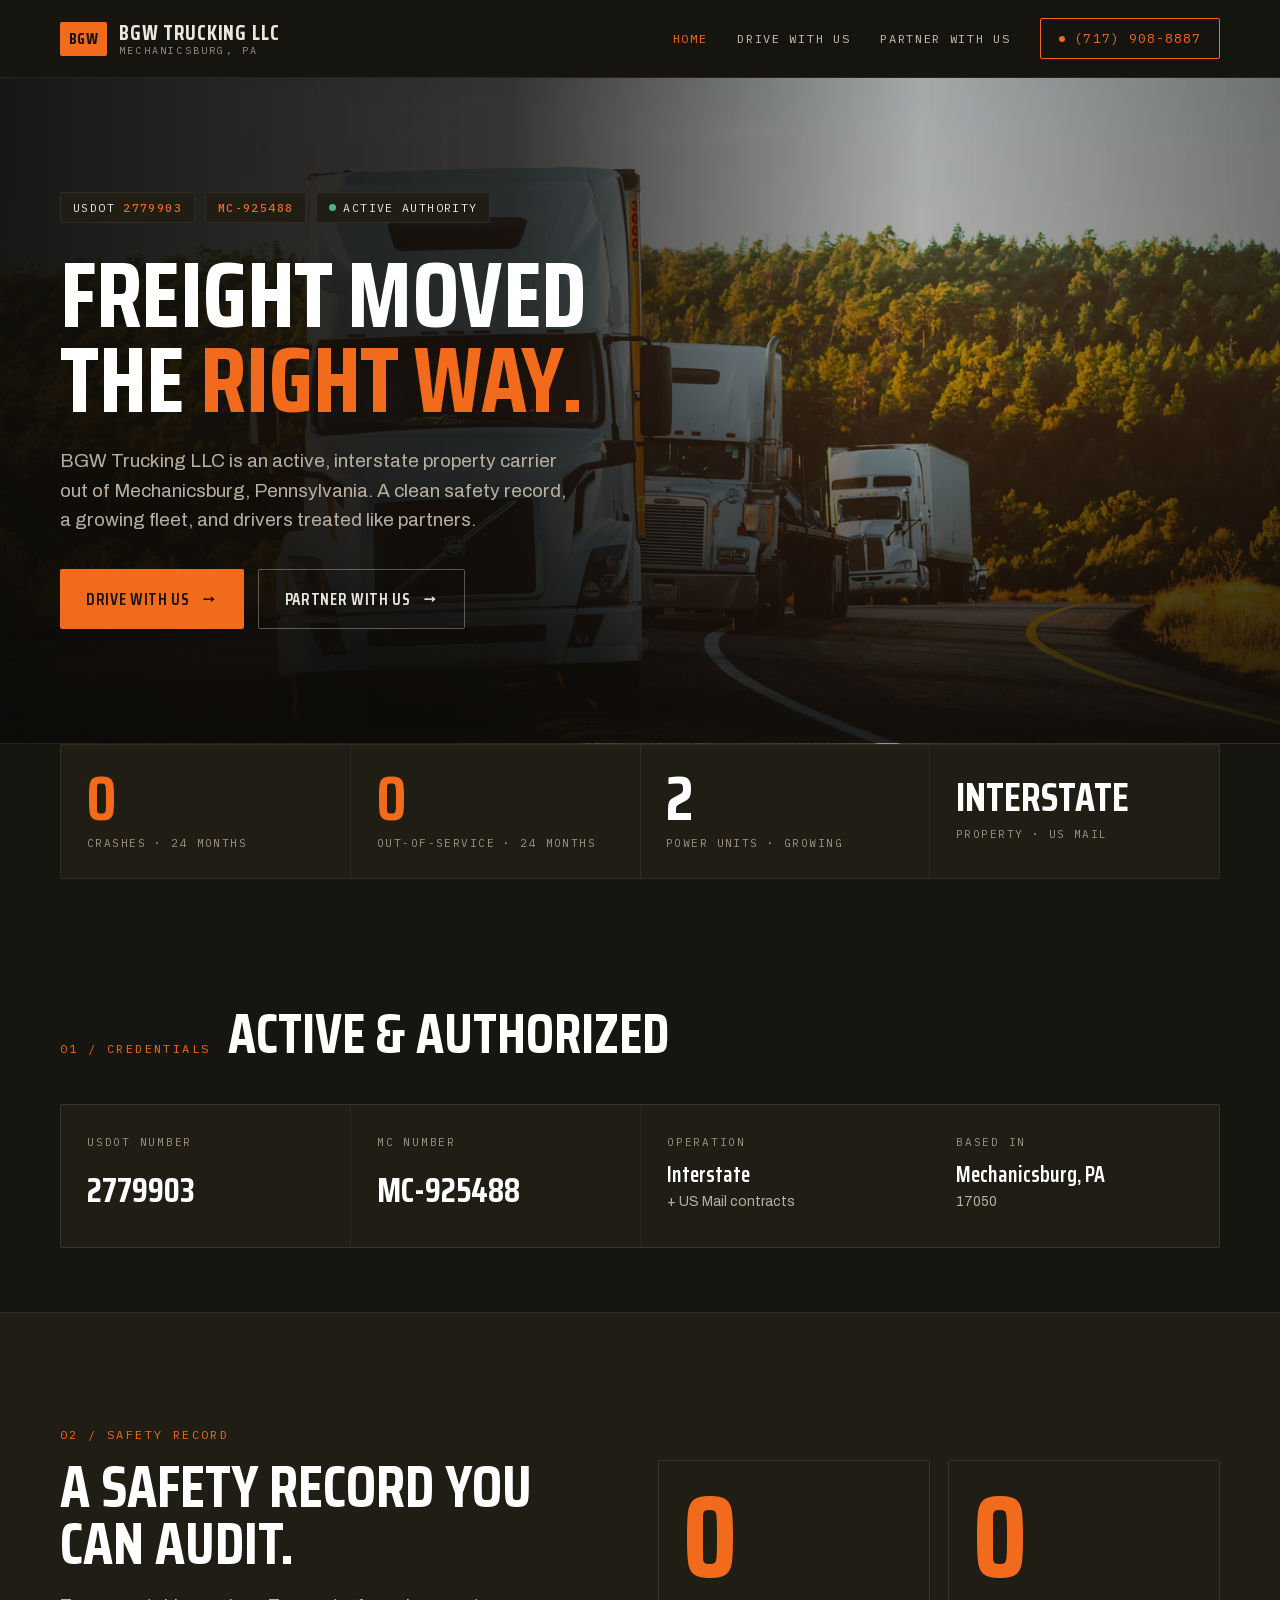
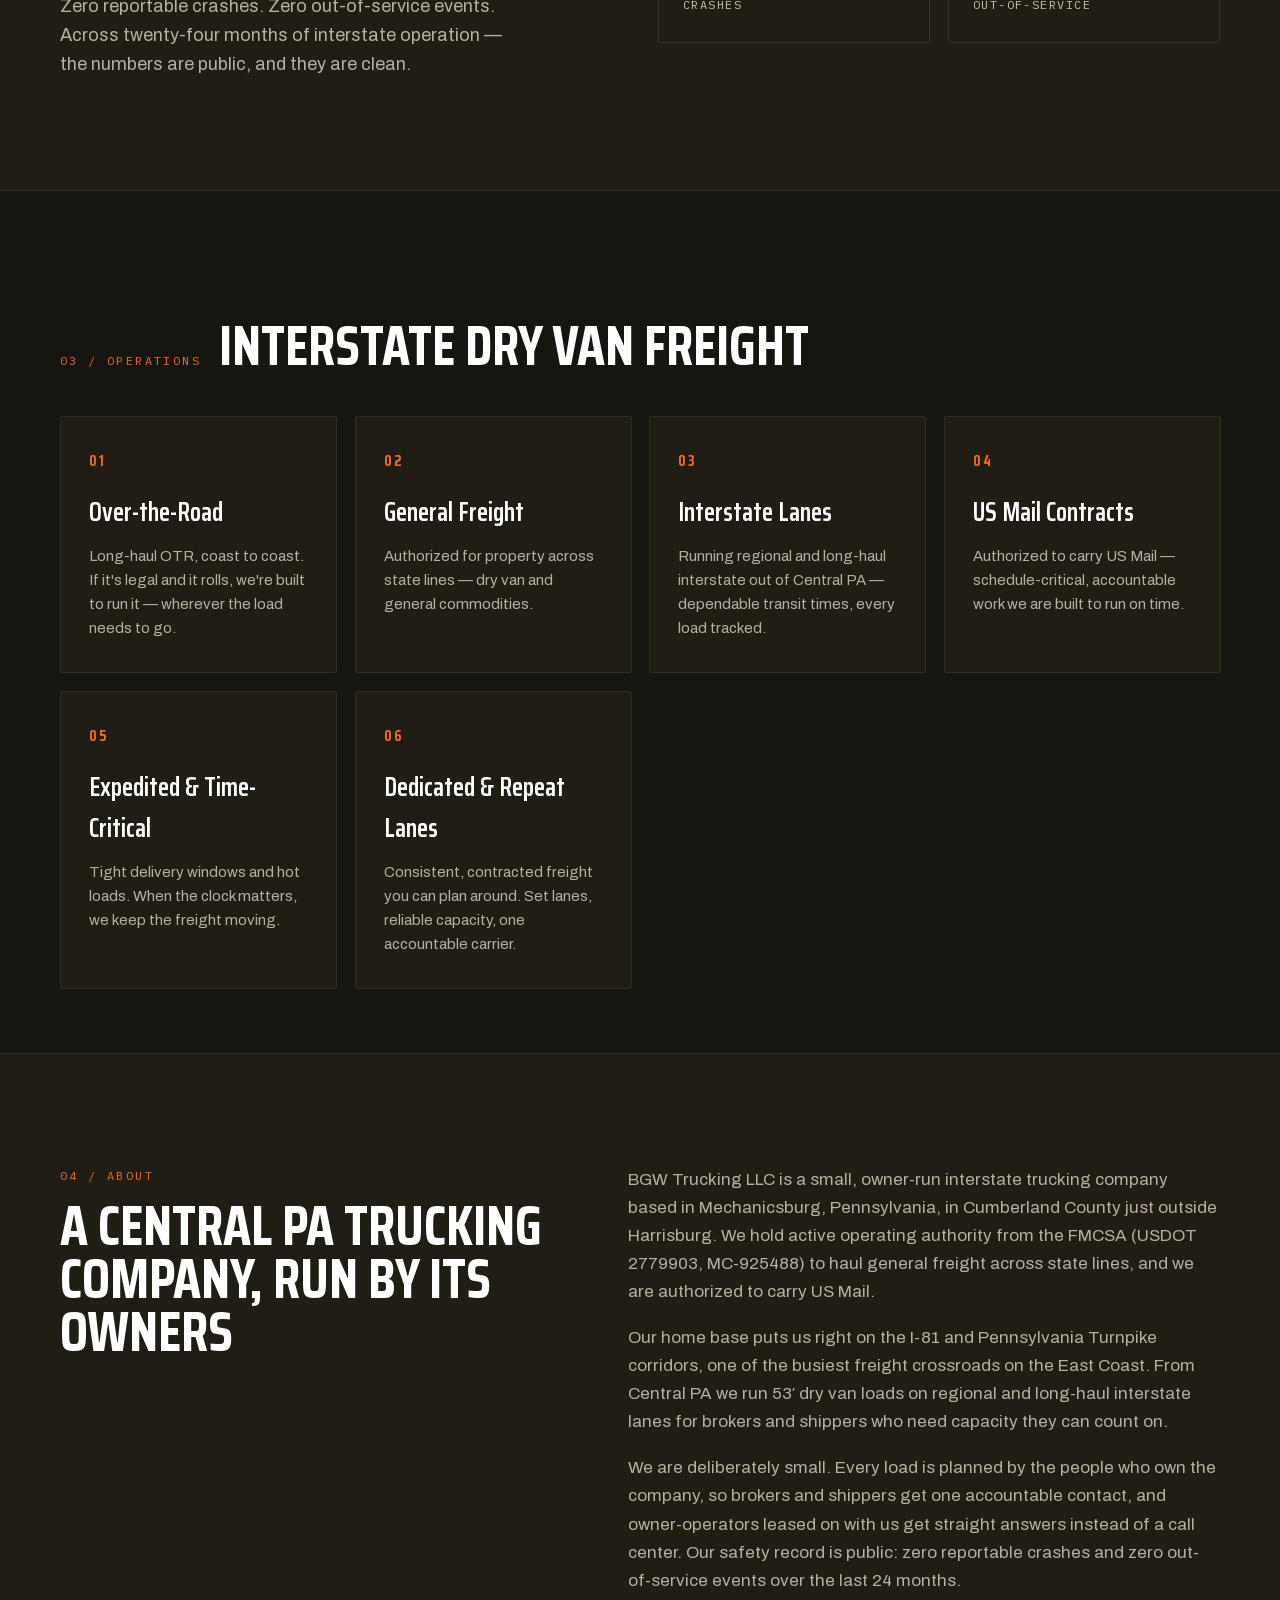
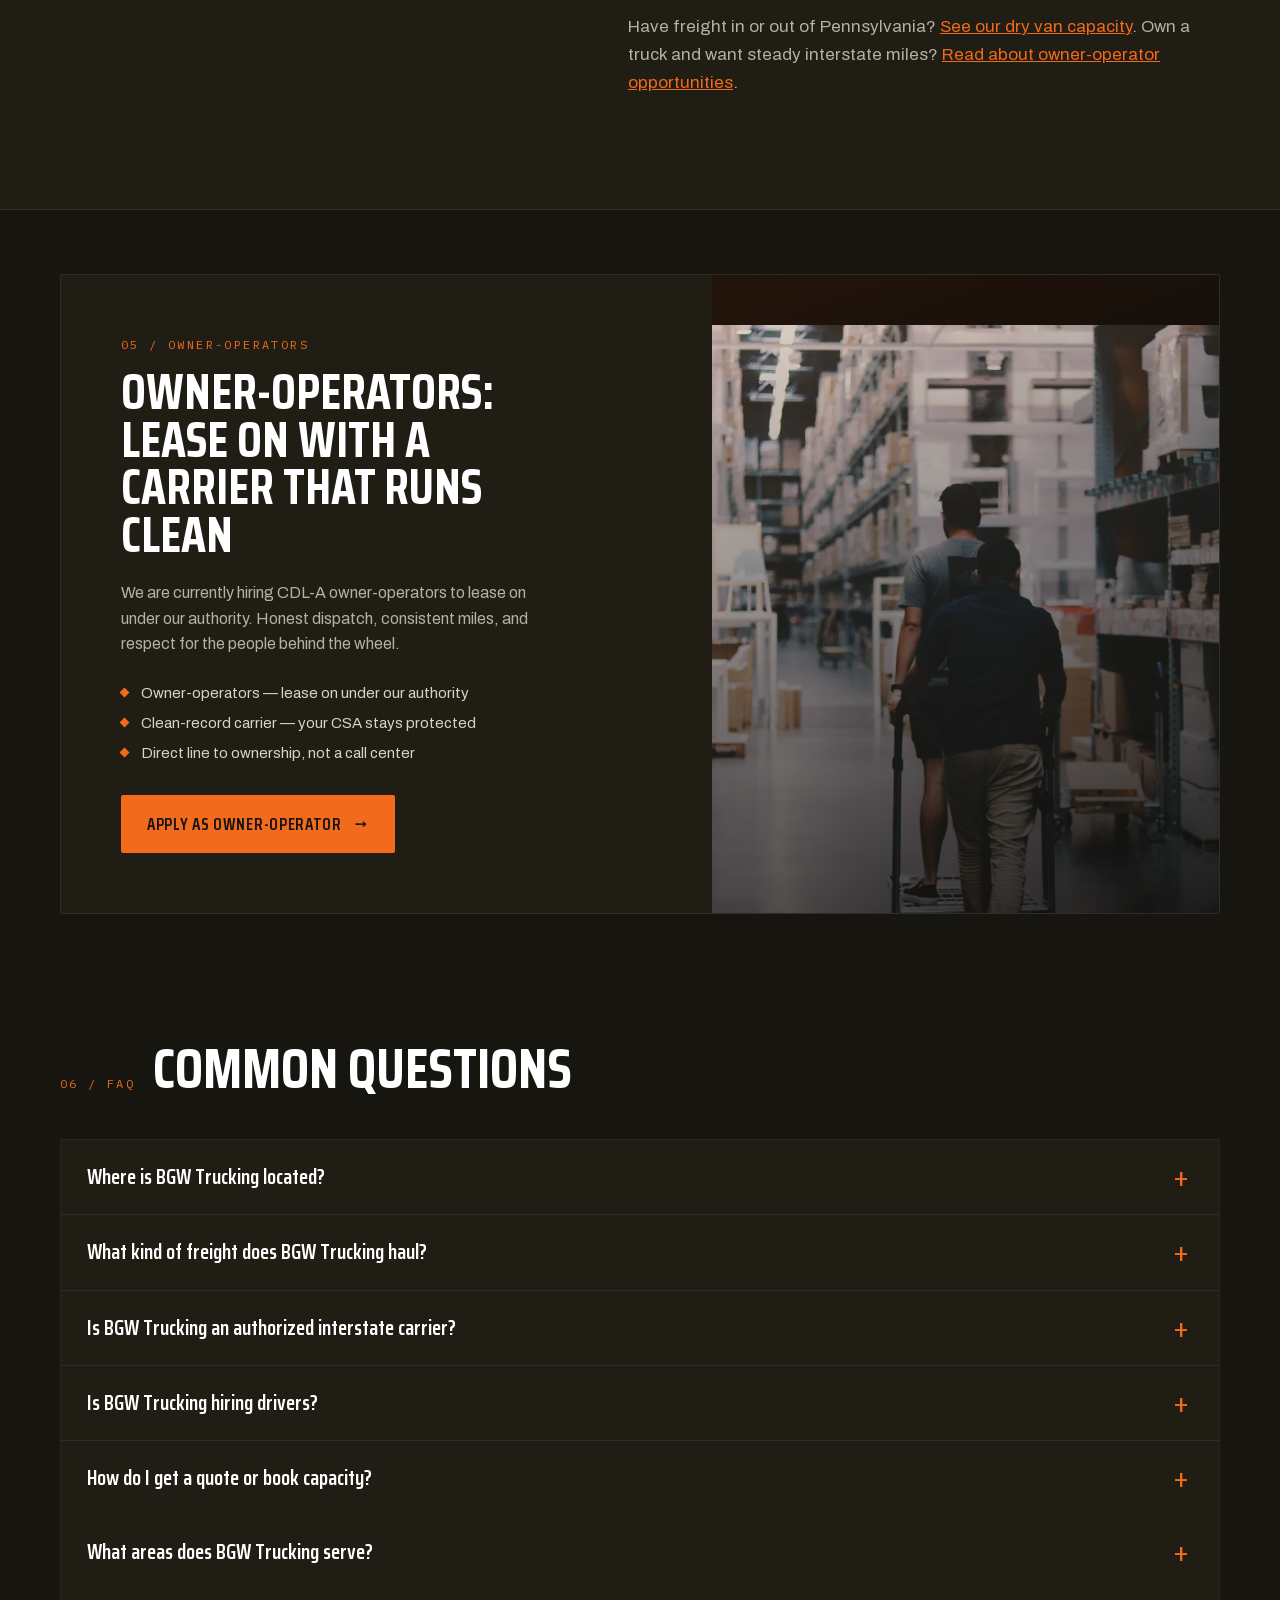
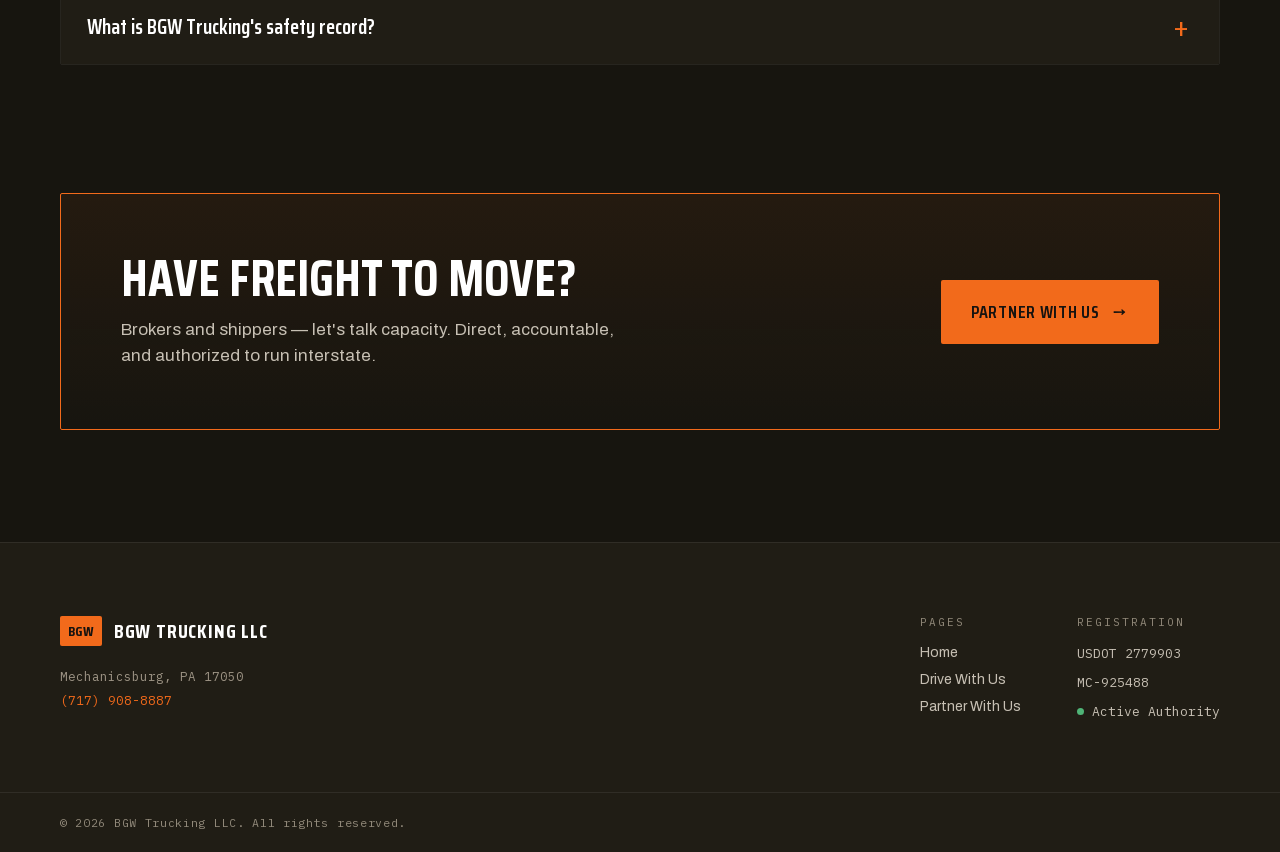
==== commit 98592f08: "On-page SEO: dry van keywords, more FAQ, <address> in footer - Home title and two H2s now carry 'int" ====
--- a/index.html
+++ b/index.html
@@ -27,17 +27,17 @@
   .js .reveal.is-visible { opacity: 1; transform: none; }
 
   /* ---- Hero entrance (CSS-only so there is no first-paint flash) ---- */
-  .js body > div > section:first-of-type > div > div > * {
+  .js body > div > main > section:first-of-type > div > div > * {
     opacity: 0;
     animation: bgwHeroIn .85s cubic-bezier(.16,.84,.44,1) forwards;
   }
-  .js body > div > section:first-of-type > div > div > *:nth-child(1) { animation-delay: .10s; }
-  .js body > div > section:first-of-type > div > div > *:nth-child(2) { animation-delay: .22s; }
-  .js body > div > section:first-of-type > div > div > *:nth-child(3) { animation-delay: .34s; }
-  .js body > div > section:first-of-type > div > div > *:nth-child(4) { animation-delay: .46s; }
+  .js body > div > main > section:first-of-type > div > div > *:nth-child(1) { animation-delay: .10s; }
+  .js body > div > main > section:first-of-type > div > div > *:nth-child(2) { animation-delay: .22s; }
+  .js body > div > main > section:first-of-type > div > div > *:nth-child(3) { animation-delay: .34s; }
+  .js body > div > main > section:first-of-type > div > div > *:nth-child(4) { animation-delay: .46s; }
   /* The headline is the LCP element — it rises in but never starts invisible,
      so the browser can count it as painted on the first frame. */
-  .js body > div > section:first-of-type > div > div > h1 {
+  .js body > div > main > section:first-of-type > div > div > h1 {
     opacity: 1;
     animation-name: bgwHeroRise;
   }
@@ -91,7 +91,7 @@
   </style>
   <script>document.documentElement.classList.add('js');</script>
   <script src="/analytics.js" defer></script>
-  <title>BGW Trucking LLC | Interstate Carrier in Mechanicsburg, PA</title>
+  <title>BGW Trucking | Interstate Dry Van Carrier, Mechanicsburg PA</title>
   <meta name="description" content="Interstate dry van carrier in Mechanicsburg, PA with a clean safety record. Now hiring CDL-A owner-operators. USDOT 2779903 · MC-925488.">
   <meta name="robots" content="index, follow">
   <meta name="theme-color" content="#17150F">
@@ -180,6 +180,22 @@
           "@type": "Answer",
           "text": "Brokers and shippers can send a capacity inquiry from our shippers page or call dispatch directly at (717) 908-8887."
         }
+      },
+      {
+        "@type": "Question",
+        "name": "What areas does BGW Trucking serve?",
+        "acceptedAnswer": {
+          "@type": "Answer",
+          "text": "We run 53-foot dry van freight on regional and long-haul interstate lanes out of Central Pennsylvania. Our base near Harrisburg sits on the I-81 and PA Turnpike corridors, so brokers and shippers get capacity in and out of Pennsylvania and across state lines."
+        }
+      },
+      {
+        "@type": "Question",
+        "name": "What is BGW Trucking's safety record?",
+        "acceptedAnswer": {
+          "@type": "Answer",
+          "text": "Zero reportable crashes and zero out-of-service events over the last 24 months. Our record is public and can be checked on the FMCSA SAFER system under USDOT 2779903."
+        }
       }
     ]
   }
@@ -318,6 +334,8 @@
     </nav>
   </header>
 
+  <main>
+
   <!-- ===== HERO ===== -->
   <section class="hero" style="position:relative; min-height:clamp(560px,74vh,780px); display:flex; align-items:center; border-bottom:1px solid var(--border); background:linear-gradient(90deg, rgba(12,11,9,0.95) 0%, rgba(12,11,9,0.82) 40%, rgba(12,11,9,0.30) 72%, rgba(12,11,9,0.55) 100%), linear-gradient(0deg, rgba(12,11,9,0.85) 0%, rgba(12,11,9,0) 55%), #0C0B09 var(--hero-img) center 45% / cover no-repeat;">
     <div style="max-width:var(--maxw); margin:0 auto; padding:clamp(56px,8vw,104px) 40px; width:100%;">
@@ -378,7 +396,7 @@
     <div style="max-width:var(--maxw); margin:0 auto; padding:clamp(64px,9vw,112px) 40px; display:flex; gap:clamp(36px,6vw,80px); flex-wrap:wrap; align-items:center;">
       <div style="flex:1 1 320px; min-width:280px;">
         <span style="font-family:'IBM Plex Mono','Plex Fallback',monospace; font-size:12px; letter-spacing:0.2em; color:var(--accent);">02 / SAFETY RECORD</span>
-        <h2 style="font-family:'Saira Condensed','Saira Fallback'; font-weight:700; text-transform:uppercase; font-size:clamp(34px,4.8vw,60px); line-height:0.95; margin:16px 0 20px; color:#FFFFFF;">A record you can audit.</h2>
+        <h2 style="font-family:'Saira Condensed','Saira Fallback'; font-weight:700; text-transform:uppercase; font-size:clamp(34px,4.8vw,60px); line-height:0.95; margin:16px 0 20px; color:#FFFFFF;">A safety record you can audit.</h2>
         <p style="font-size:clamp(16px,1.5vw,18px); line-height:1.6; color:#B7AFA1; max-width:460px; margin:0;">Zero reportable crashes. Zero out-of-service events. Across twenty-four months of interstate operation — the numbers are public, and they are clean.</p>
       </div>
       <div style="flex:1 1 360px; min-width:300px; display:flex; gap:18px; flex-wrap:wrap;">
@@ -398,7 +416,7 @@
   <section style="max-width:var(--maxw); margin:0 auto; padding:clamp(72px,10vw,128px) 40px clamp(40px,5vw,64px);">
     <div style="display:flex; align-items:baseline; gap:18px; flex-wrap:wrap; margin-bottom:44px;">
       <span style="font-family:'IBM Plex Mono','Plex Fallback',monospace; font-size:12px; letter-spacing:0.2em; color:var(--accent);">03 / OPERATIONS</span>
-      <h2 style="font-family:'Saira Condensed','Saira Fallback'; font-weight:700; text-transform:uppercase; font-size:clamp(32px,4.4vw,56px); line-height:0.95; margin:0; color:#FFFFFF;">What we run</h2>
+      <h2 style="font-family:'Saira Condensed','Saira Fallback'; font-weight:700; text-transform:uppercase; font-size:clamp(32px,4.4vw,56px); line-height:0.95; margin:0; color:#FFFFFF;">Interstate dry van freight</h2>
     </div>
     <div style="display:grid; grid-template-columns:repeat(auto-fit,minmax(260px,1fr)); gap:18px;">
       <div style="background:var(--bg2); border:1px solid var(--border); border-radius:2px; padding:32px 28px;">
@@ -495,6 +513,14 @@
           <button class="faq-q" aria-expanded="false"><span class="faq-ttl">How do I get a quote or book capacity?</span><span class="faq-ico" aria-hidden="true">+</span></button>
           <div class="faq-a"><div class="faq-a-inner"><p>Brokers and shippers can send a capacity inquiry from our shippers page or call dispatch directly at (717) 908-8887.</p></div></div>
         </div>
+        <div class="faq-item" style="background:var(--bg2);">
+          <button class="faq-q" aria-expanded="false"><span class="faq-ttl">What areas does BGW Trucking serve?</span><span class="faq-ico" aria-hidden="true">+</span></button>
+          <div class="faq-a"><div class="faq-a-inner"><p>We run 53-foot dry van freight on regional and long-haul interstate lanes out of Central Pennsylvania. Our base near Harrisburg sits on the I-81 and PA Turnpike corridors, so brokers and shippers get capacity in and out of Pennsylvania and across state lines.</p></div></div>
+        </div>
+        <div class="faq-item" style="background:var(--bg2);">
+          <button class="faq-q" aria-expanded="false"><span class="faq-ttl">What is BGW Trucking&#39;s safety record?</span><span class="faq-ico" aria-hidden="true">+</span></button>
+          <div class="faq-a"><div class="faq-a-inner"><p>Zero reportable crashes and zero out-of-service events over the last 24 months. Our record is public and can be checked on the FMCSA SAFER system under USDOT 2779903.</p></div></div>
+        </div>
     </div>
   </section>
 
@@ -508,6 +534,8 @@
       <a href="/shippers/#inquire" class="btn-primary" style="display:inline-flex; align-items:center; gap:10px; padding:18px 30px; background:var(--accent); color:#161310; font-family:'Saira Condensed','Saira Fallback'; font-weight:600; font-size:18px; letter-spacing:0.04em; text-transform:uppercase; text-decoration:none; border-radius:2px; white-space:nowrap;">Partner with us <span style="font-family:'Archivo','Archivo Fallback';">→</span></a>
     </div>
   </section>
+
+  </main>
 
   <!-- ===== FOOTER ===== -->
   <footer style="border-top:1px solid var(--border); background:var(--bg2);">
@@ -517,7 +545,7 @@
           <span style="display:inline-flex; align-items:center; justify-content:center; height:30px; padding:0 8px; background:var(--accent); color:#161310; font-family:'Saira Condensed','Saira Fallback'; font-weight:700; font-size:14px; letter-spacing:0.02em; border-radius:2px;">BGW</span>
           <span style="font-family:'Saira Condensed','Saira Fallback'; font-weight:700; font-size:20px; letter-spacing:0.04em; color:#FFFFFF;">BGW TRUCKING LLC</span>
         </div>
-        <p style="font-family:'IBM Plex Mono','Plex Fallback',monospace; font-size:12.5px; line-height:1.9; color:#9C9384; margin:0;">Mechanicsburg, PA 17050<br><a href="tel:+17179088887" style="color:var(--accent); text-decoration:none;">(717) 908-8887</a></p>
+        <address style="font-style:normal; font-family:'IBM Plex Mono','Plex Fallback',monospace; font-size:12.5px; line-height:1.9; color:#9C9384; margin:0;">Mechanicsburg, PA 17050<br><a href="tel:+17179088887" style="color:var(--accent); text-decoration:none;">(717) 908-8887</a></address>
       </div>
       <div style="flex:0 1 auto; display:flex; gap:56px; flex-wrap:wrap;">
         <div>
